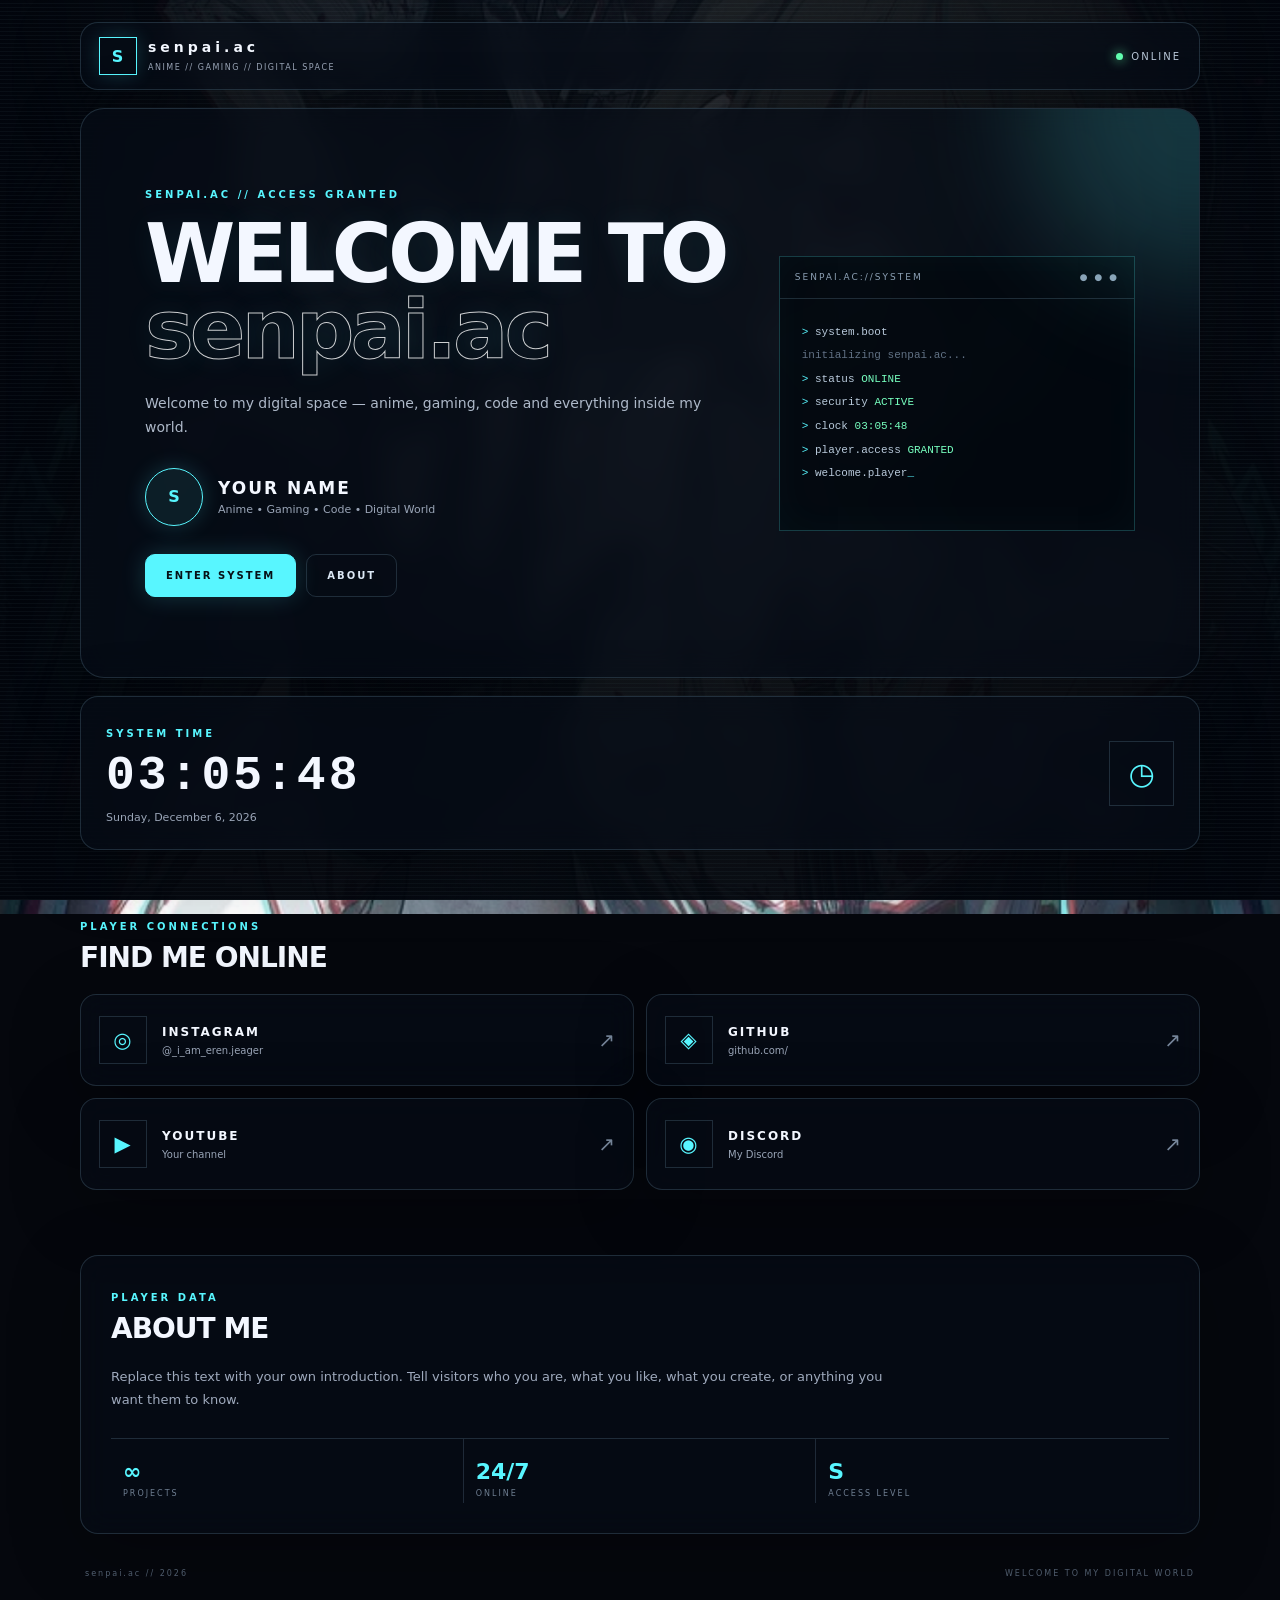
==== index.html @ 05367e1d "Update index.html" ====
<!DOCTYPE html>
<html lang="en">
<head>
  <meta charset="UTF-8">
  <meta name="viewport" content="width=device-width, initial-scale=1.0">
  <meta name="theme-color" content="#05070d">
  <meta name="description" content="senpai.ac — futuristic anime gaming profile">
  <title>senpai.ac</title>
  <link rel="stylesheet" href="style.css">
</head>

<body>

  <!-- ================= GAMING LOADING SCREEN ================= -->
  <div id="loader" class="loader">
    <div class="loader-grid"></div>
    <div class="loader-content">
      <div class="loader-symbol">S</div>
      <div class="loader-label">SENPAI.AC // SYSTEM BOOT</div>
      <div class="progress-wrap">
        <div id="progressBar" class="progress-bar"></div>
      </div>
      <div id="progressText" class="progress-text">0%</div>
    </div>
  </div>

  <!-- YOUR UPLOADED IMAGE IS THE REAL BACKGROUND -->
  <div class="bg"></div>
  <div class="bg-overlay"></div>
  <div class="scanlines"></div>

  <main class="page">

    <!-- ================= TOP HUD ================= -->
    <header class="topbar glass">
      <div class="brand">
        <span class="brand-mark">S</span>
        <div>
          <strong>senpai.ac</strong>
          <small>ANIME // GAMING // DIGITAL SPACE</small>
        </div>
      </div>

      <div class="status">
        <span class="status-dot"></span>
        <span>ONLINE</span>
      </div>
    </header>

    <!-- ================= HERO ================= -->
    <section class="hero glass">

      <div class="hero-content">
        <div class="eyebrow">SENPAI.AC // ACCESS GRANTED</div>

        <h1>
          WELCOME TO<br>
          <span>senpai.ac</span>
        </h1>

        <p class="intro">
          Welcome to my digital space — anime, gaming, code and everything
          inside my world.
        </p>

        <div class="profile-row">
          <div class="avatar">S</div>

          <div>
            <h2>YOUR NAME</h2>
            <p>Anime • Gaming • Code • Digital World</p>
          </div>
        </div>

        <div class="actions">
          <a href="#links" class="btn primary">ENTER SYSTEM</a>
          <a href="#about" class="btn">ABOUT</a>
        </div>
      </div>

      <!-- GAME-LIKE TERMINAL -->
      <div class="hero-terminal">
        <div class="terminal-head">
          <span>SENPAI.AC://SYSTEM</span>
          <span>● ● ●</span>
        </div>

        <div class="terminal-body">
          <p><span>&gt;</span> system.boot</p>
          <p class="dim">initializing senpai.ac...</p>
          <p><span>&gt;</span> status <b>ONLINE</b></p>
          <p><span>&gt;</span> security <b>ACTIVE</b></p>
          <p><span>&gt;</span> clock <b id="terminalClock">--:--:--</b></p>
          <p><span>&gt;</span> player.access <b>GRANTED</b></p>
          <p><span>&gt;</span> welcome.player<span class="cursor">_</span></p>
        </div>
      </div>

    </section>

    <!-- ================= LIVE CLOCK ================= -->
    <section class="clock-card glass">
      <div>
        <span class="section-label">SYSTEM TIME</span>
        <h2 id="clock">00:00:00</h2>
        <p id="date">Loading...</p>
      </div>

      <div class="clock-icon">◷</div>
    </section>

    <!-- ================= SOCIAL LINKS ================= -->
    <section id="links" class="links-section">

      <div class="section-heading">
        <span class="section-label">PLAYER CONNECTIONS</span>
        <h2>FIND ME ONLINE</h2>
      </div>

      <div class="link-grid">

        <!-- INSTAGRAM: CHANGE ONLY THE URL BELOW -->
        <a class="link-card glass" href="https://instagram.com/YOUR_USERNAME"
           target="_blank" rel="noopener noreferrer">
          <div class="link-icon">◎</div>
          <div class="link-info">
            <span>INSTAGRAM</span>
            <small>@_i_am_eren.jeager</small>
          </div>
          <span class="arrow">↗</span>
        </a>

        <!-- GITHUB: CHANGE ONLY THE URL BELOW -->
        <a class="link-card glass" href="https://github.com/YOUR_USERNAME"
           target="_blank" rel="noopener noreferrer">
          <div class="link-icon">◈</div>
          <div class="link-info">
            <span>GITHUB</span>
            <small>github.com/</small>
          </div>
          <span class="arrow">↗</span>
        </a>

        <!-- YOUTUBE: CHANGE ONLY THE URL BELOW -->
        <a class="link-card glass" href="https://youtube.com/@YOUR_CHANNEL"
           target="_blank" rel="noopener noreferrer">
          <div class="link-icon">▶</div>
          <div class="link-info">
            <span>YOUTUBE</span>
            <small>Your channel</small>
          </div>
          <span class="arrow">↗</span>
        </a>

        <!-- DISCORD: CHANGE ONLY THE URL BELOW -->
        <a class="link-card glass" href="https://discord.com/users/YOUR_ID"
           target="_blank" rel="noopener noreferrer">
          <div class="link-icon">◉</div>
          <div class="link-info">
            <span>DISCORD</span>
            <small>My Discord</small>
          </div>
          <span class="arrow">↗</span>
        </a>

      </div>

    </section>

    <!-- ================= ABOUT ================= -->
    <section id="about" class="about glass">
      <div>
        <span class="section-label">PLAYER DATA</span>
        <h2>ABOUT ME</h2>
      </div>

      <p>
        Replace this text with your own introduction. Tell visitors who you
        are, what you like, what you create, or anything you want them to know.
      </p>

      <div class="stats">
        <div><strong>∞</strong><span>PROJECTS</span></div>
        <div><strong>24/7</strong><span>ONLINE</span></div>
        <div><strong>S</strong><span>ACCESS LEVEL</span></div>
      </div>
    </section>

    <footer>
      <span>senpai.ac // 2026</span>
      <span>WELCOME TO MY DIGITAL WORLD</span>
    </footer>

  </main>

  <!-- ================= SCRIPT.JS INSIDE INDEX.HTML ================= -->
  <script>
    // Gaming-style loading screen
    const loader = document.getElementById("loader");
    const progressBar = document.getElementById("progressBar");
    const progressText = document.getElementById("progressText");

    let progress = 0;

    const loading = setInterval(() => {
      progress += Math.floor(Math.random() * 7) + 4;

      if (progress >= 100) {
        progress = 100;
        clearInterval(loading);

        setTimeout(() => {
          loader.classList.add("hidden");
        }, 400);
      }

      progressBar.style.width = progress + "%";
      progressText.textContent = progress + "%";
    }, 90);

    // Live system clock
    function updateClock() {
      const now = new Date();

      const time = now.toLocaleTimeString([], {
        hour: "2-digit",
        minute: "2-digit",
        second: "2-digit",
        hour12: false
      });

      const date = now.toLocaleDateString([], {
        weekday: "long",
        year: "numeric",
        month: "long",
        day: "numeric"
      });

      document.getElementById("clock").textContent = time;
      document.getElementById("terminalClock").textContent = time;
      document.getElementById("date").textContent = date;
    }

    updateClock();
    setInterval(updateClock, 1000);

    // Smooth scrolling
    document.querySelectorAll('a[href^="#"]').forEach(link => {
      link.addEventListener("click", event => {
        const target = document.querySelector(link.getAttribute("href"));

        if (target) {
          event.preventDefault();
          target.scrollIntoView({ behavior: "smooth" });
        }
      });
    });

    // Desktop game-card movement
    document.querySelectorAll(".link-card").forEach(card => {
      card.addEventListener("mousemove", event => {
        if (window.innerWidth < 800) return;

        const rect = card.getBoundingClientRect();
        const x = event.clientX - rect.left;
        const y = event.clientY - rect.top;

        const rotateY = ((x / rect.width) - 0.5) * 5;
        const rotateX = ((y / rect.height) - 0.5) * -5;

        card.style.transform =
          `perspective(700px) rotateX(${rotateX}deg) rotateY(${rotateY}deg) translateY(-3px)`;
      });

      card.addEventListener("mouseleave", () => {
        card.style.transform = "";
      });
    });
  </script>

</body>
</html>
---- style.css ----
/* =========================================================
   ACCESS // FUTURISTIC ANIME / CYBER UI
   Background image: background.jpeg
   ========================================================= */

* {
  margin: 0;
  padding: 0;
  box-sizing: border-box;
}

:root {
  --bg: #05070d;
  --text: #f3f7ff;
  --muted: #9aa5b7;
  --line: rgba(170, 220, 255, 0.16);
  --cyan: #58f6ff;
  --cyan-soft: rgba(88, 246, 255, 0.18);
  --purple: #a78bfa;
}

html {
  scroll-behavior: smooth;
}

body {
  min-height: 100vh;
  background: var(--bg);
  color: var(--text);
  font-family: Inter, ui-sans-serif, system-ui, -apple-system, BlinkMacSystemFont,
    "Segoe UI", sans-serif;
  overflow-x: hidden;
}

/* Background */
.bg {
  position: fixed;
  inset: 0;
  z-index: -4;
  background-image: url("background.jpeg");
  background-size: cover;
  background-position: center;
  filter: saturate(0.75) contrast(1.05);
  transform: scale(1.03);
}

.bg-overlay {
  position: fixed;
  inset: 0;
  z-index: -3;
  background:
    linear-gradient(90deg, rgba(2, 5, 12, 0.93), rgba(2, 7, 14, 0.55), rgba(2, 5, 12, 0.88)),
    linear-gradient(180deg, rgba(3, 8, 15, 0.55), rgba(3, 6, 13, 0.92));
}

.scanlines {
  position: fixed;
  inset: 0;
  z-index: -2;
  pointer-events: none;
  opacity: 0.08;
  background: repeating-linear-gradient(
    to bottom,
    transparent 0,
    transparent 3px,
    #bdfcff 4px
  );
}

/* Loading screen */
.loader {
  position: fixed;
  inset: 0;
  z-index: 100;
  display: grid;
  place-items: center;
  background: #04060b;
  transition: opacity 0.55s ease, visibility 0.55s ease;
}

.loader.hidden {
  opacity: 0;
  visibility: hidden;
}

.loader-grid {
  position: absolute;
  inset: 0;
  opacity: 0.18;
  background-image:
    linear-gradient(rgba(88, 246, 255, 0.08) 1px, transparent 1px),
    linear-gradient(90deg, rgba(88, 246, 255, 0.08) 1px, transparent 1px);
  background-size: 45px 45px;
}

.loader-content {
  width: min(420px, 80vw);
  text-align: center;
  position: relative;
}

.loader-symbol {
  width: 72px;
  height: 72px;
  margin: 0 auto 25px;
  display: grid;
  place-items: center;
  border: 1px solid var(--cyan);
  box-shadow: 0 0 35px var(--cyan-soft), inset 0 0 25px var(--cyan-soft);
  color: var(--cyan);
  font-size: 34px;
  font-weight: 800;
  letter-spacing: 4px;
}

.loader-label {
  font-size: 12px;
  letter-spacing: 4px;
  color: #dceeff;
  margin-bottom: 18px;
}

.progress-wrap {
  height: 4px;
  background: rgba(255, 255, 255, 0.1);
  overflow: hidden;
}

.progress-bar {
  width: 0;
  height: 100%;
  background: var(--cyan);
  box-shadow: 0 0 18px var(--cyan);
  transition: width 0.12s linear;
}

.progress-text {
  margin-top: 10px;
  color: var(--cyan);
  font-size: 11px;
  letter-spacing: 2px;
}

/* Layout */
.page {
  width: min(1120px, calc(100% - 32px));
  margin: auto;
  padding: 22px 0 40px;
}

.glass {
  background: rgba(7, 13, 23, 0.67);
  border: 1px solid var(--line);
  backdrop-filter: blur(14px);
  -webkit-backdrop-filter: blur(14px);
  box-shadow: 0 18px 70px rgba(0, 0, 0, 0.28);
}

/* Topbar */
.topbar {
  min-height: 68px;
  border-radius: 18px;
  padding: 12px 18px;
  display: flex;
  align-items: center;
  justify-content: space-between;
  margin-bottom: 18px;
}

.brand {
  display: flex;
  align-items: center;
  gap: 11px;
}

.brand-mark {
  width: 38px;
  height: 38px;
  display: grid;
  place-items: center;
  border: 1px solid var(--cyan);
  color: var(--cyan);
  font-weight: 900;
  box-shadow: 0 0 20px var(--cyan-soft);
}

.brand strong {
  display: block;
  letter-spacing: 4px;
  font-size: 14px;
}

.brand small {
  color: var(--muted);
  font-size: 8px;
  letter-spacing: 1.5px;
}

.status {
  display: flex;
  align-items: center;
  gap: 8px;
  color: #b9c8d9;
  font-size: 10px;
  letter-spacing: 2px;
}

.status-dot {
  width: 7px;
  height: 7px;
  border-radius: 50%;
  background: #62ffb0;
  box-shadow: 0 0 12px #62ffb0;
}

/* Hero */
.hero {
  min-height: 570px;
  border-radius: 24px;
  padding: clamp(28px, 5vw, 65px);
  display: grid;
  grid-template-columns: 1.25fr 0.75fr;
  gap: 40px;
  align-items: center;
  overflow: hidden;
  position: relative;
}

.hero::after {
  content: "";
  position: absolute;
  width: 340px;
  height: 340px;
  right: -170px;
  top: -170px;
  border-radius: 50%;
  background: var(--cyan-soft);
  filter: blur(60px);
  pointer-events: none;
}

.eyebrow,
.section-label {
  color: var(--cyan);
  font-size: 10px;
  font-weight: 700;
  letter-spacing: 3px;
}

.hero h1 {
  font-size: clamp(44px, 7vw, 82px);
  line-height: 0.92;
  letter-spacing: -4px;
  margin: 16px 0 24px;
  text-shadow: 0 0 30px rgba(88, 246, 255, 0.08);
}

.hero h1 span {
  color: transparent;
  -webkit-text-stroke: 1px rgba(255, 255, 255, 0.8);
}

.intro {
  max-width: 590px;
  color: #aeb9c9;
  line-height: 1.75;
  font-size: 14px;
}

.profile-row {
  display: flex;
  align-items: center;
  gap: 15px;
  margin: 28px 0;
}

.avatar {
  width: 58px;
  height: 58px;
  border-radius: 50%;
  display: grid;
  place-items: center;
  font-weight: 900;
  color: var(--cyan);
  border: 1px solid var(--cyan);
  background: rgba(88, 246, 255, 0.08);
  box-shadow: 0 0 22px var(--cyan-soft);
}

.profile-row h2 {
  font-size: 17px;
  letter-spacing: 2px;
}

.profile-row p {
  color: var(--muted);
  font-size: 11px;
  margin-top: 5px;
}

.actions {
  display: flex;
  gap: 10px;
  flex-wrap: wrap;
}

.btn {
  display: inline-flex;
  align-items: center;
  justify-content: center;
  min-height: 43px;
  padding: 0 20px;
  border: 1px solid var(--line);
  border-radius: 10px;
  color: #dce8f5;
  text-decoration: none;
  font-size: 10px;
  font-weight: 800;
  letter-spacing: 2px;
  transition: 0.25s ease;
}

.btn:hover {
  border-color: var(--cyan);
  color: var(--cyan);
  transform: translateY(-2px);
}

.btn.primary {
  color: #061016;
  background: var(--cyan);
  border-color: var(--cyan);
  box-shadow: 0 0 25px var(--cyan-soft);
}

.btn.primary:hover {
  color: #061016;
  box-shadow: 0 0 40px rgba(88, 246, 255, 0.35);
}

/* Terminal */
.hero-terminal {
  border: 1px solid rgba(88, 246, 255, 0.22);
  background: rgba(1, 5, 11, 0.65);
  min-height: 275px;
  box-shadow: inset 0 0 40px rgba(88, 246, 255, 0.03);
}

.terminal-head {
  height: 42px;
  padding: 0 15px;
  display: flex;
  justify-content: space-between;
  align-items: center;
  border-bottom: 1px solid var(--line);
  color: #8ca0b4;
  font-size: 9px;
  letter-spacing: 2px;
}

.terminal-body {
  padding: 22px;
  font-family: "SFMono-Regular", Consolas, monospace;
  font-size: 11px;
  line-height: 2.15;
  color: #b9cadb;
}

.terminal-body p span {
  color: var(--cyan);
}

.terminal-body .dim {
  color: #617184;
}

.terminal-body b {
  color: #77ffbf;
  font-weight: 500;
}

.cursor {
  animation: blink 1s steps(1) infinite;
}

@keyframes blink {
  50% { opacity: 0; }
}

/* Clock */
.clock-card {
  margin-top: 18px;
  border-radius: 18px;
  padding: 25px;
  display: flex;
  align-items: center;
  justify-content: space-between;
}

.clock-card h2 {
  font-family: "SFMono-Regular", Consolas, monospace;
  font-size: clamp(30px, 5vw, 48px);
  letter-spacing: 3px;
  margin: 8px 0;
}

.clock-card p {
  color: var(--muted);
  font-size: 11px;
}

.clock-icon {
  width: 65px;
  height: 65px;
  display: grid;
  place-items: center;
  border: 1px solid var(--line);
  color: var(--cyan);
  font-size: 30px;
}

/* Sections */
.links-section,
.about {
  margin-top: 65px;
}

.section-heading {
  margin-bottom: 20px;
}

.section-heading h2,
.about h2 {
  margin-top: 7px;
  font-size: 28px;
  letter-spacing: -1px;
}

.link-grid {
  display: grid;
  grid-template-columns: repeat(2, 1fr);
  gap: 12px;
}

.link-card {
  min-height: 92px;
  border-radius: 16px;
  padding: 18px;
  display: flex;
  align-items: center;
  gap: 15px;
  color: var(--text);
  text-decoration: none;
  transition: transform 0.18s ease, border-color 0.2s ease, background 0.2s ease;
}

.link-card:hover {
  border-color: rgba(88, 246, 255, 0.55);
  background: rgba(10, 22, 34, 0.78);
}

.link-icon {
  width: 48px;
  height: 48px;
  display: grid;
  place-items: center;
  border: 1px solid var(--line);
  font-size: 21px;
  color: var(--cyan);
}

.link-info {
  flex: 1;
}

.link-info span {
  display: block;
  font-size: 12px;
  font-weight: 800;
  letter-spacing: 2px;
}

.link-info small {
  display: block;
  margin-top: 6px;
  color: var(--muted);
  font-size: 10px;
}

.arrow {
  color: #77879b;
  font-size: 20px;
  transition: 0.2s ease;
}

.link-card:hover .arrow {
  color: var(--cyan);
  transform: translate(3px, -3px);
}

/* About */
.about {
  border-radius: 18px;
  padding: 30px;
}

.about > p {
  max-width: 780px;
  color: #9faabd;
  line-height: 1.8;
  font-size: 13px;
  margin: 20px 0 26px;
}

.stats {
  display: grid;
  grid-template-columns: repeat(3, 1fr);
  border-top: 1px solid var(--line);
}

.stats div {
  padding: 20px 12px 5px;
  border-right: 1px solid var(--line);
}

.stats div:last-child {
  border-right: 0;
}

.stats strong {
  display: block;
  font-size: 22px;
  color: var(--cyan);
}

.stats span {
  display: block;
  margin-top: 5px;
  color: #6f7f92;
  font-size: 8px;
  letter-spacing: 2px;
}

/* Footer */
footer {
  padding: 35px 5px 5px;
  display: flex;
  justify-content: space-between;
  color: #566476;
  font-size: 8px;
  letter-spacing: 2px;
}

/* Mobile */
@media (max-width: 820px) {
  .hero {
    grid-template-columns: 1fr;
    min-height: auto;
  }

  .hero-terminal {
    min-height: 235px;
  }

  .link-grid {
    grid-template-columns: 1fr;
  }
}

@media (max-width: 560px) {
  .page {
    width: min(100% - 20px, 1120px);
    padding-top: 10px;
  }

  .topbar {
    border-radius: 14px;
  }

  .brand small {
    display: none;
  }

  .hero {
    border-radius: 18px;
    padding: 28px 20px;
    gap: 28px;
  }

  .hero h1 {
    font-size: 46px;
    letter-spacing: -2px;
  }

  .intro {
    font-size: 13px;
  }

  .profile-row {
    margin: 22px 0;
  }

  .hero-terminal {
    min-height: 215px;
  }

  .clock-card {
    padding: 20px;
  }

  .clock-icon {
    width: 52px;
    height: 52px;
    font-size: 23px;
  }

  .links-section,
  .about {
    margin-top: 48px;
  }

  .about {
    padding: 23px;
  }

  footer {
    flex-direction: column;
    gap: 8px;
  }
}

@media (prefers-reduced-motion: reduce) {
  html {
    scroll-behavior: auto;
  }

  *,
  *::before,
  *::after {
    animation-duration: 0.01ms !important;
    transition-duration: 0.01ms !important;
  }
}
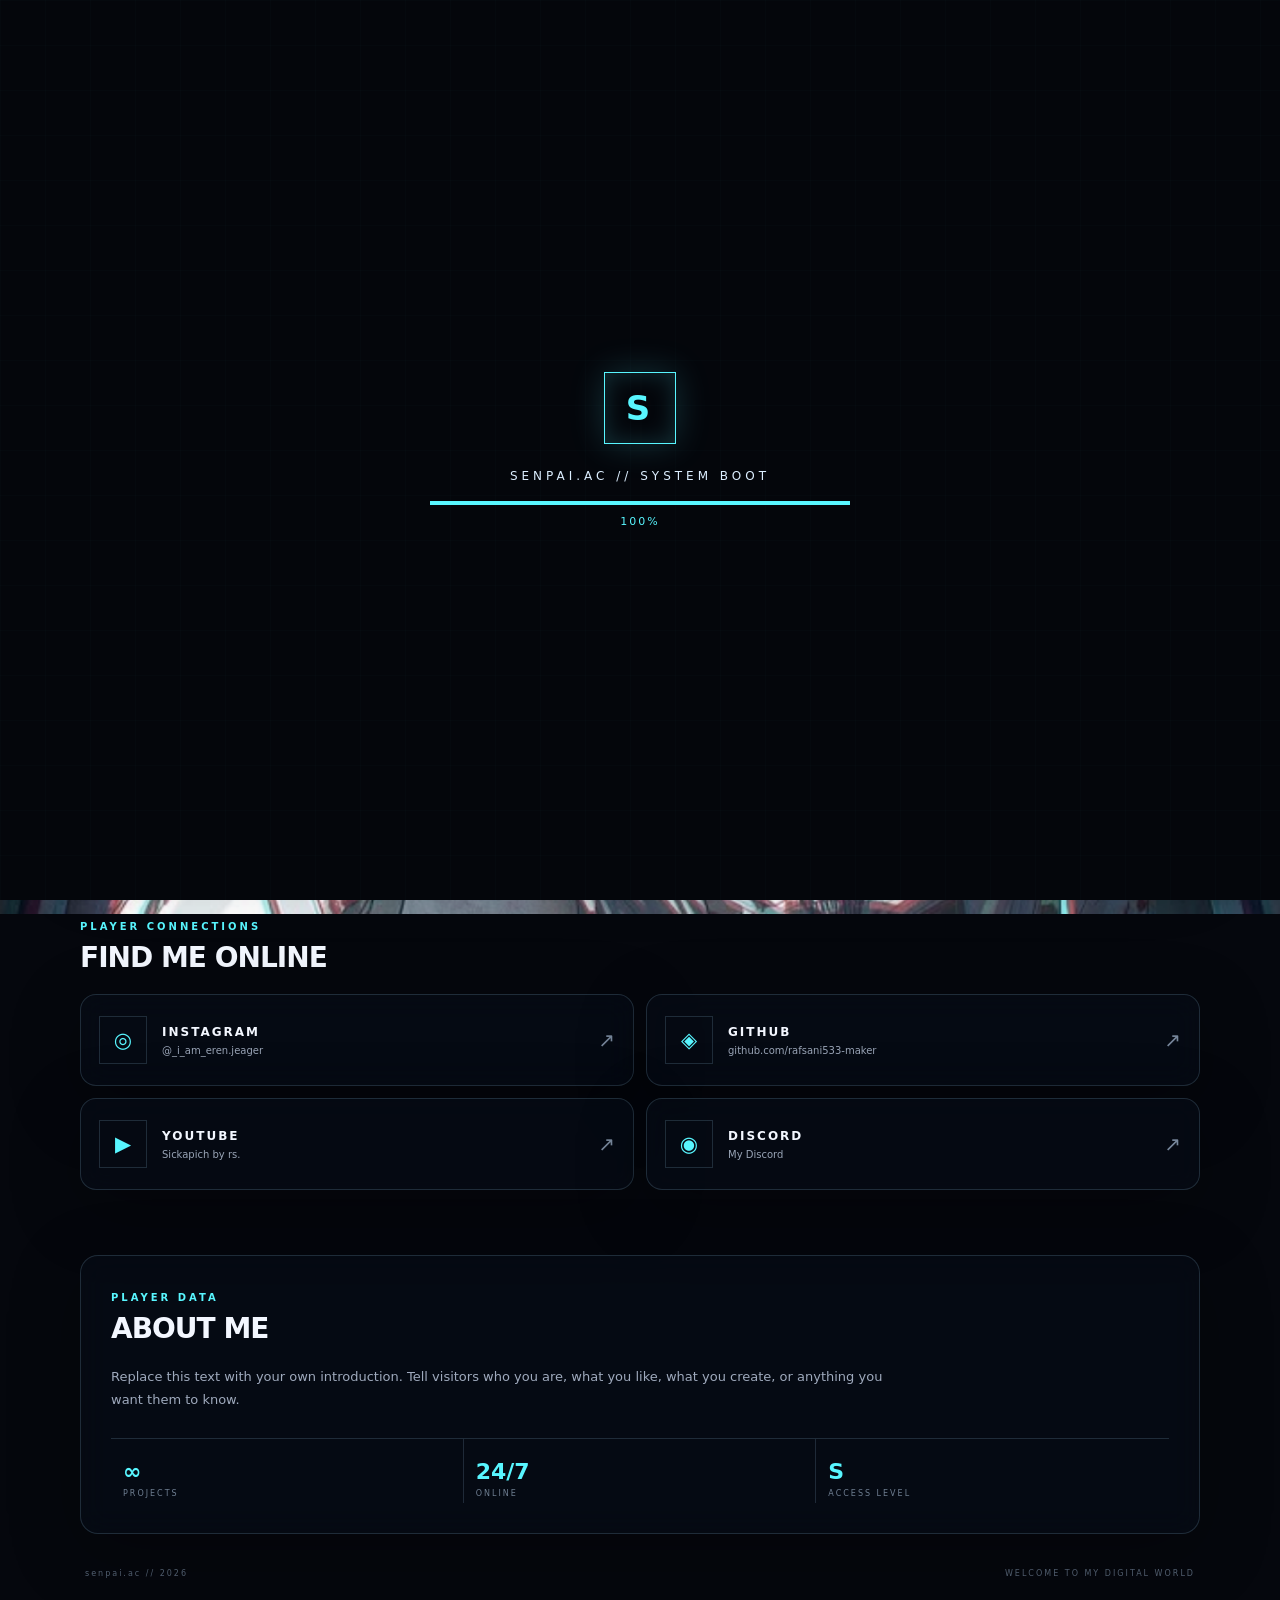
==== commit 01f80015: "Update index.html" ====
--- a/index.html
+++ b/index.html
@@ -136,7 +136,7 @@
           <div class="link-icon">◈</div>
           <div class="link-info">
             <span>GITHUB</span>
-            <small>github.com/</small>
+            <small>github.com/rafsani533-maker</small>
           </div>
           <span class="arrow">↗</span>
         </a>
@@ -147,7 +147,7 @@
           <div class="link-icon">▶</div>
           <div class="link-info">
             <span>YOUTUBE</span>
-            <small>Your channel</small>
+            <small>Sickapich by rs.</small>
           </div>
           <span class="arrow">↗</span>
         </a>
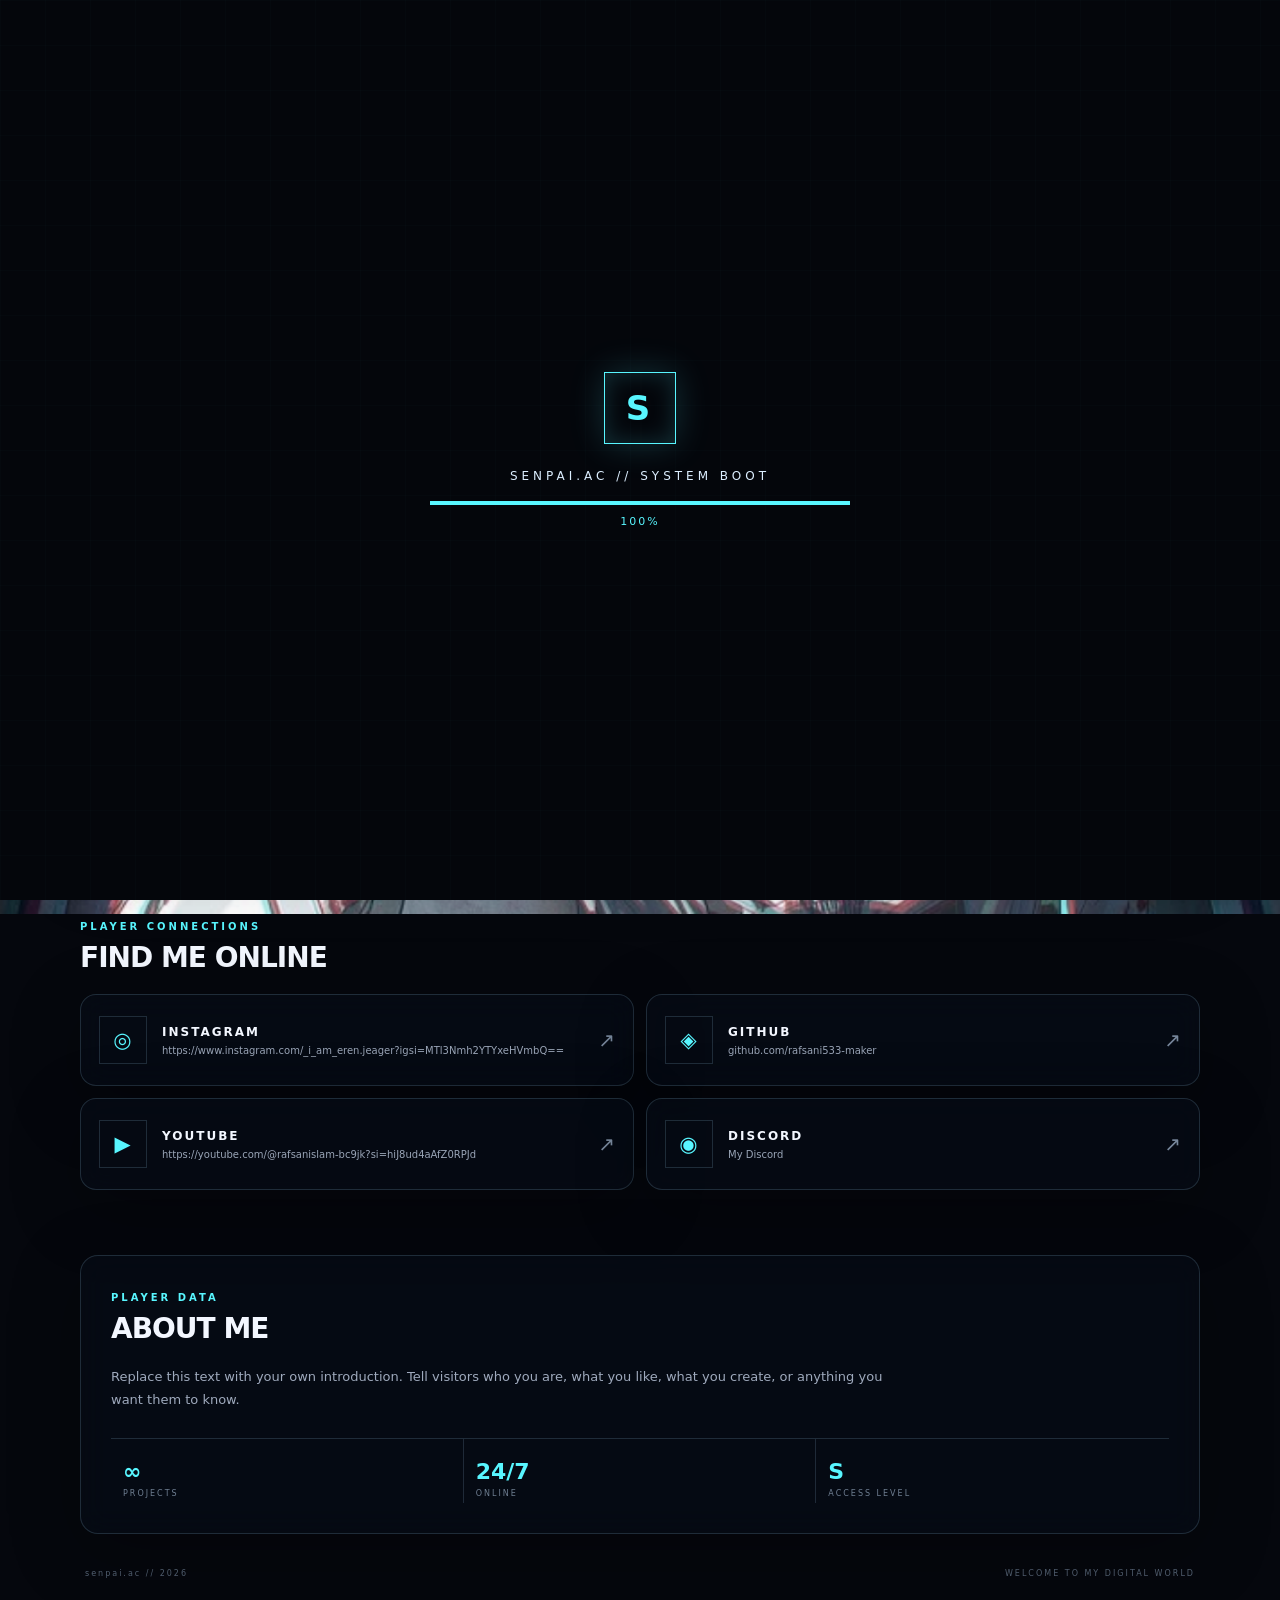
==== commit dca13194: "Update index.html" ====
--- a/index.html
+++ b/index.html
@@ -125,7 +125,7 @@
           <div class="link-icon">◎</div>
           <div class="link-info">
             <span>INSTAGRAM</span>
-            <small>@_i_am_eren.jeager</small>
+            <small>https://www.instagram.com/_i_am_eren.jeager?igsi=MTl3Nmh2YTYxeHVmbQ==</small>
           </div>
           <span class="arrow">↗</span>
         </a>
@@ -147,7 +147,7 @@
           <div class="link-icon">▶</div>
           <div class="link-info">
             <span>YOUTUBE</span>
-            <small>Sickapich by rs.</small>
+            <small>https://youtube.com/@rafsanislam-bc9jk?si=hiJ8ud4aAfZ0RPJd</small>
           </div>
           <span class="arrow">↗</span>
         </a>
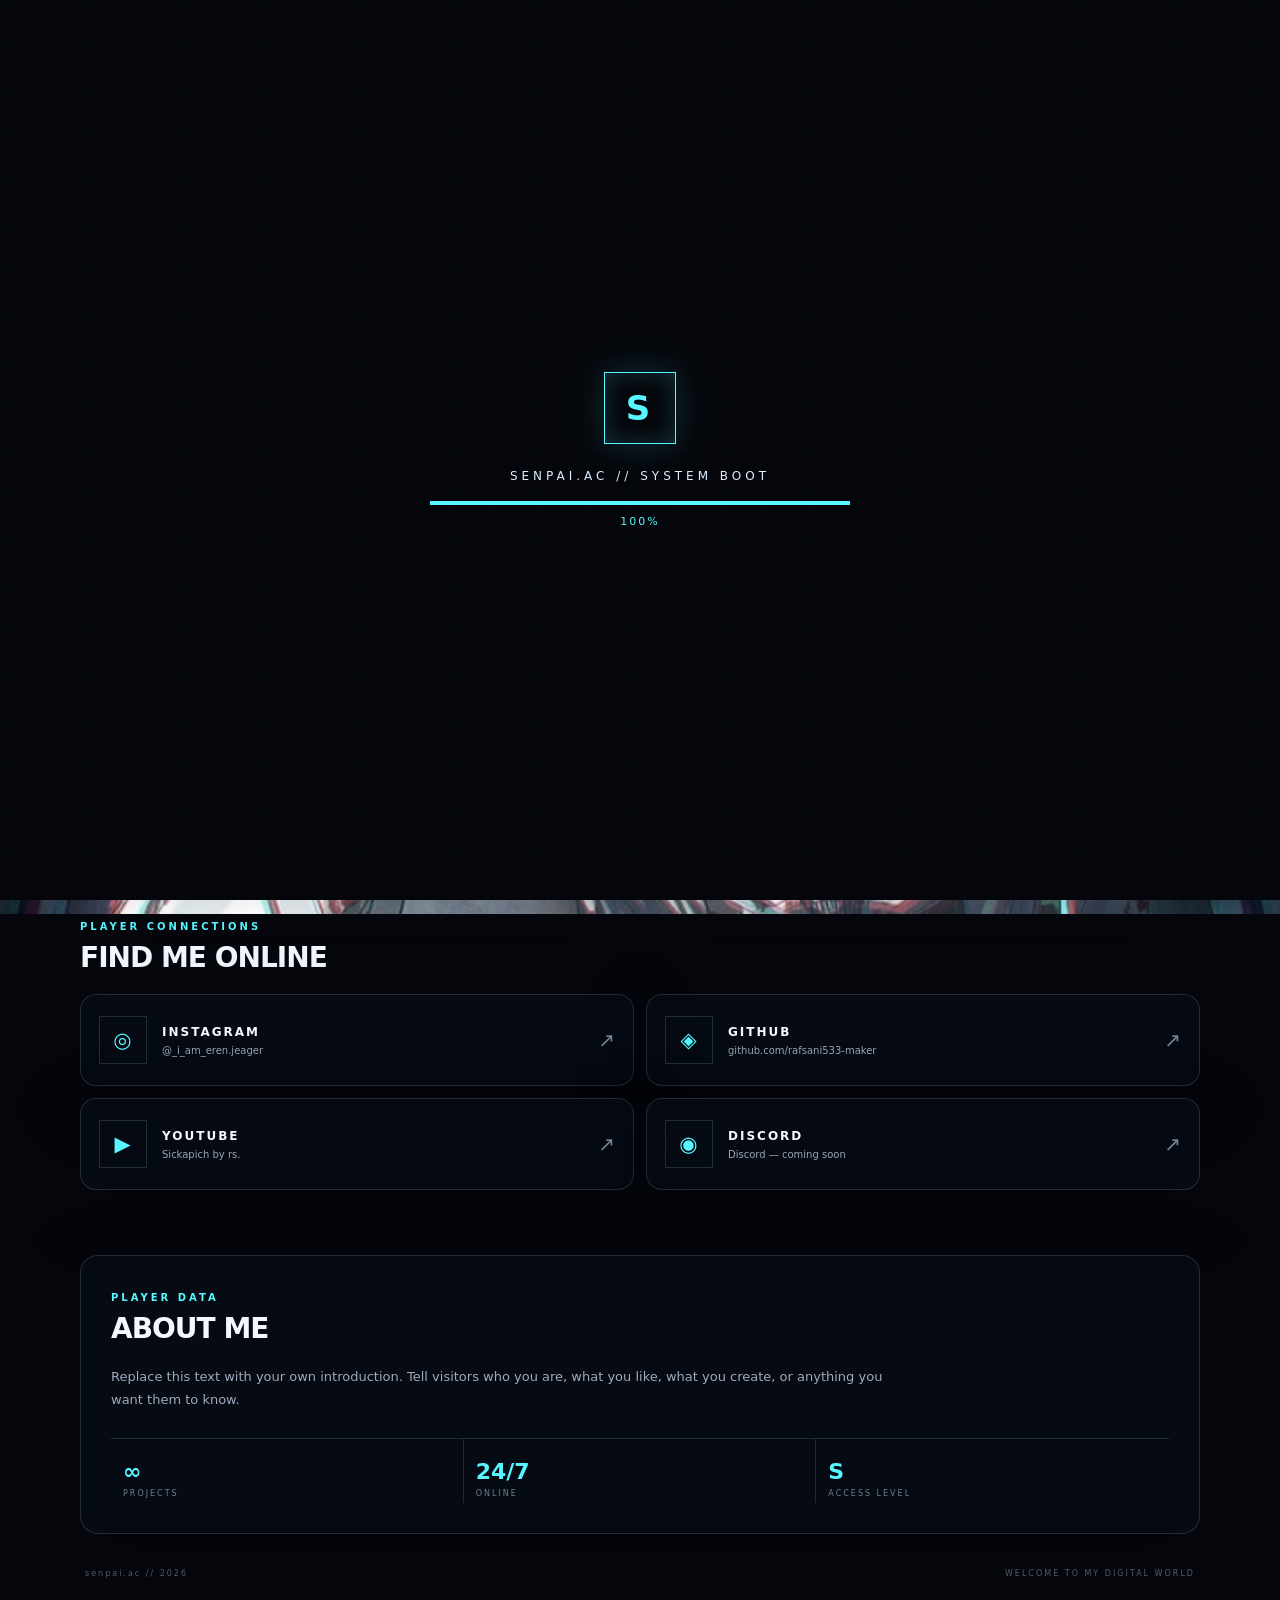
==== commit 33e3ffed: "Update index.html" ====
--- a/index.html
+++ b/index.html
@@ -109,63 +109,71 @@
       <div class="clock-icon">◷</div>
     </section>
 
-    <!-- ================= SOCIAL LINKS ================= -->
-    <section id="links" class="links-section">
-
-      <div class="section-heading">
-        <span class="section-label">PLAYER CONNECTIONS</span>
-        <h2>FIND ME ONLINE</h2>
-      </div>
-
-      <div class="link-grid">
-
-        <!-- INSTAGRAM: CHANGE ONLY THE URL BELOW -->
-        <a class="link-card glass" href="https://instagram.com/YOUR_USERNAME"
-           target="_blank" rel="noopener noreferrer">
-          <div class="link-icon">◎</div>
-          <div class="link-info">
-            <span>INSTAGRAM</span>
-            <small>https://www.instagram.com/_i_am_eren.jeager?igsi=MTl3Nmh2YTYxeHVmbQ==</small>
-          </div>
-          <span class="arrow">↗</span>
-        </a>
-
-        <!-- GITHUB: CHANGE ONLY THE URL BELOW -->
-        <a class="link-card glass" href="https://github.com/YOUR_USERNAME"
-           target="_blank" rel="noopener noreferrer">
-          <div class="link-icon">◈</div>
-          <div class="link-info">
-            <span>GITHUB</span>
-            <small>github.com/rafsani533-maker</small>
-          </div>
-          <span class="arrow">↗</span>
-        </a>
-
-        <!-- YOUTUBE: CHANGE ONLY THE URL BELOW -->
-        <a class="link-card glass" href="https://youtube.com/@YOUR_CHANNEL"
-           target="_blank" rel="noopener noreferrer">
-          <div class="link-icon">▶</div>
-          <div class="link-info">
-            <span>YOUTUBE</span>
-            <small>https://youtube.com/@rafsanislam-bc9jk?si=hiJ8ud4aAfZ0RPJd</small>
-          </div>
-          <span class="arrow">↗</span>
-        </a>
-
-        <!-- DISCORD: CHANGE ONLY THE URL BELOW -->
-        <a class="link-card glass" href="https://discord.com/users/YOUR_ID"
-           target="_blank" rel="noopener noreferrer">
-          <div class="link-icon">◉</div>
-          <div class="link-info">
-            <span>DISCORD</span>
-            <small>My Discord</small>
-          </div>
-          <span class="arrow">↗</span>
-        </a>
-
-      </div>
-
-    </section>
+<!-- ================= SOCIAL LINKS ================= -->
+<section id="links" class="links-section">
+
+  <div class="section-heading">
+    <span class="section-label">PLAYER CONNECTIONS</span>
+    <h2>FIND ME ONLINE</h2>
+  </div>
+
+  <div class="link-grid">
+
+    <!-- INSTAGRAM -->
+    <a class="link-card glass"
+       href="https://www.instagram.com/_i_am_eren.jeager/"
+       target="_blank"
+       rel="noopener noreferrer">
+      <div class="link-icon">◎</div>
+      <div class="link-info">
+        <span>INSTAGRAM</span>
+        <small>@_i_am_eren.jeager</small>
+      </div>
+      <span class="arrow">↗</span>
+    </a>
+
+    <!-- GITHUB -->
+    <a class="link-card glass"
+       href="https://github.com/rafsani533-maker"
+       target="_blank"
+       rel="noopener noreferrer">
+      <div class="link-icon">◈</div>
+      <div class="link-info">
+        <span>GITHUB</span>
+        <small>github.com/rafsani533-maker</small>
+      </div>
+      <span class="arrow">↗</span>
+    </a>
+
+    <!-- YOUTUBE -->
+    <a class="link-card glass"
+       href="https://youtube.com/@rafsanislam-bc9jk"
+       target="_blank"
+       rel="noopener noreferrer">
+      <div class="link-icon">▶</div>
+      <div class="link-info">
+        <span>YOUTUBE</span>
+        <small>Sickapich by rs.</small>
+      </div>
+      <span class="arrow">↗</span>
+    </a>
+
+    <!-- DISCORD — ADD YOUR LINK LATER -->
+    <a class="link-card glass"
+       href="#"
+       target="_blank"
+       rel="noopener noreferrer">
+      <div class="link-icon">◉</div>
+      <div class="link-info">
+        <span>DISCORD</span>
+        <small>Discord — coming soon</small>
+      </div>
+      <span class="arrow">↗</span>
+    </a>
+
+  </div>
+
+</section>
 
     <!-- ================= ABOUT ================= -->
     <section id="about" class="about glass">
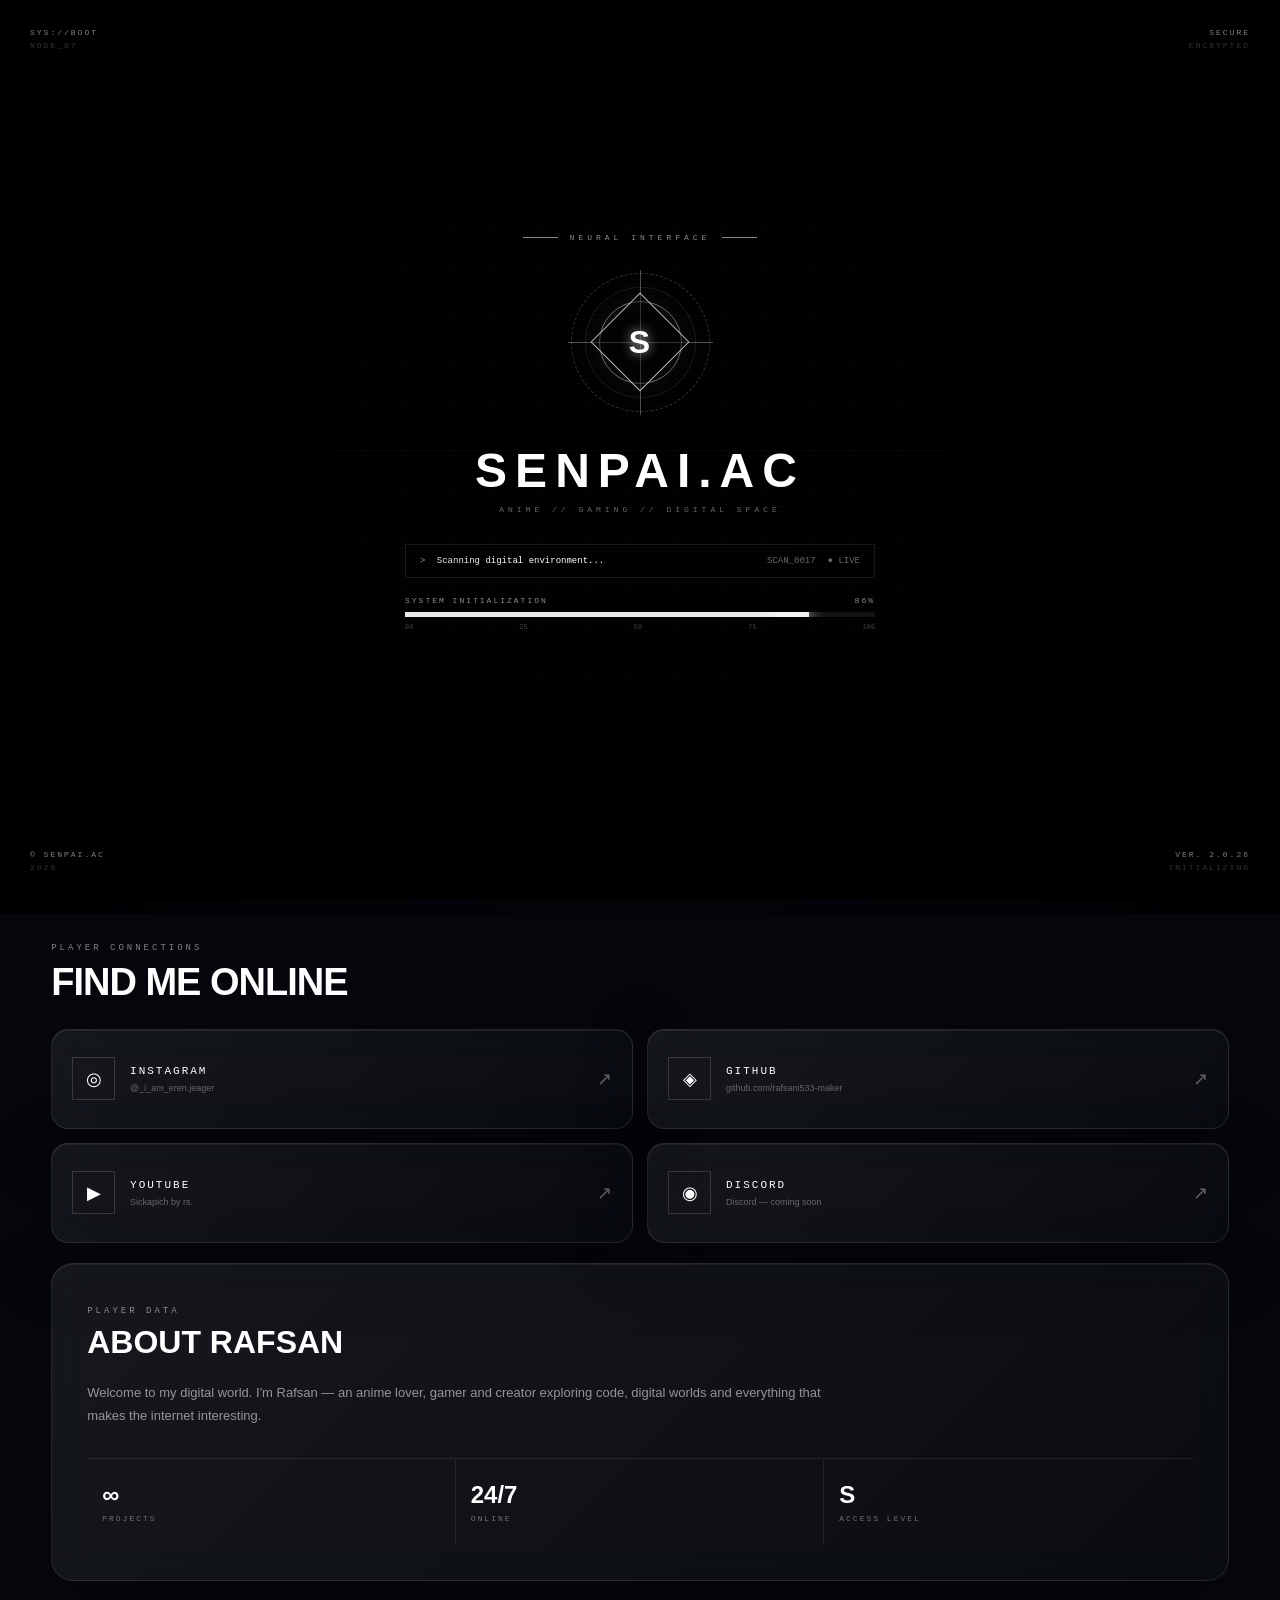
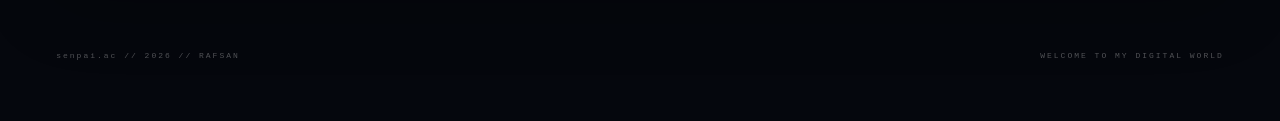
==== commit 334b085c: "Update index.html" ====
--- a/index.html
+++ b/index.html
@@ -1,290 +1,2325 @@
 <!DOCTYPE html>
 <html lang="en">
 <head>
-  <meta charset="UTF-8">
-  <meta name="viewport" content="width=device-width, initial-scale=1.0">
-  <meta name="theme-color" content="#05070d">
-  <meta name="description" content="senpai.ac — futuristic anime gaming profile">
-  <title>senpai.ac</title>
-  <link rel="stylesheet" href="style.css">
+<meta charset="UTF-8">
+<meta name="viewport" content="width=device-width, initial-scale=1.0">
+
+<meta name="theme-color" content="#05070d">
+<meta name="description" content="Rafsan — anime, gaming, code and digital space">
+
+<title>senpai.ac — RAFSAN</title>
+
+<style>
+
+/* =========================================================
+   SENPAI.AC // GLOBAL
+   ========================================================= */
+
+* {
+  margin: 0;
+  padding: 0;
+  box-sizing: border-box;
+}
+
+html {
+  scroll-behavior: smooth;
+}
+
+body {
+  min-height: 100vh;
+  background: #05070d;
+  color: #fff;
+  font-family: Arial, Helvetica, sans-serif;
+  overflow-x: hidden;
+}
+
+a {
+  color: inherit;
+  text-decoration: none;
+}
+
+::selection {
+  background: rgba(255,255,255,.25);
+}
+
+
+/* =========================================================
+   BACKGROUND
+   ========================================================= */
+
+.bg {
+  position: fixed;
+  inset: 0;
+  z-index: -10;
+
+  background:
+    radial-gradient(
+      circle at center,
+      transparent 10%,
+      rgba(0,0,0,.35) 70%,
+      rgba(0,0,0,.85) 100%
+    ),
+    url("YOUR-BACKGROUND-IMAGE-HERE")
+    center / cover no-repeat;
+
+  transform: scale(1.03);
+}
+
+.bg-overlay {
+  position: fixed;
+  inset: 0;
+  z-index: -9;
+
+  background:
+    linear-gradient(
+      135deg,
+      rgba(0,0,0,.65),
+      rgba(0,0,0,.2),
+      rgba(0,0,0,.7)
+    );
+}
+
+.scanlines {
+  position: fixed;
+  inset: 0;
+  z-index: 9998;
+  pointer-events: none;
+
+  background: repeating-linear-gradient(
+    to bottom,
+    transparent 0px,
+    transparent 3px,
+    rgba(255,255,255,.018) 4px
+  );
+}
+
+
+/* =========================================================
+   GLASS
+   ========================================================= */
+
+.glass {
+  border: 1px solid rgba(255,255,255,.1);
+
+  background:
+    linear-gradient(
+      135deg,
+      rgba(255,255,255,.07),
+      rgba(255,255,255,.025)
+    );
+
+  backdrop-filter: blur(18px);
+  -webkit-backdrop-filter: blur(18px);
+
+  box-shadow:
+    0 20px 70px rgba(0,0,0,.3),
+    inset 0 1px 0 rgba(255,255,255,.06);
+}
+
+
+/* =========================================================
+   PAGE
+   ========================================================= */
+
+.page {
+  width: min(1180px, 92%);
+  margin: auto;
+  padding: 25px 0 40px;
+}
+
+
+/* =========================================================
+   TOPBAR
+   ========================================================= */
+
+.topbar {
+  min-height: 72px;
+
+  display: flex;
+  align-items: center;
+  justify-content: space-between;
+
+  padding: 15px 20px;
+
+  border-radius: 18px;
+
+  position: relative;
+  overflow: hidden;
+}
+
+.brand {
+  display: flex;
+  align-items: center;
+  gap: 12px;
+}
+
+.brand-mark {
+  width: 40px;
+  height: 40px;
+
+  display: grid;
+  place-items: center;
+
+  border: 1px solid rgba(255,255,255,.35);
+
+  font-size: 19px;
+  font-weight: 900;
+
+  transform: rotate(45deg);
+}
+
+.brand-mark::first-letter {
+  transform: rotate(-45deg);
+}
+
+.brand strong {
+  display: block;
+  font-size: 18px;
+  letter-spacing: 2px;
+}
+
+.brand small {
+  display: block;
+  margin-top: 3px;
+
+  font-family: monospace;
+  font-size: 8px;
+  letter-spacing: 2px;
+
+  opacity: .45;
+}
+
+.status {
+  display: flex;
+  align-items: center;
+  gap: 8px;
+
+  font-family: monospace;
+  font-size: 10px;
+  letter-spacing: 2px;
+
+  opacity: .7;
+}
+
+.status-dot {
+  width: 7px;
+  height: 7px;
+
+  border-radius: 50%;
+  background: #fff;
+
+  box-shadow: 0 0 12px rgba(255,255,255,.8);
+
+  animation: statusPulse 1.5s infinite;
+}
+
+@keyframes statusPulse {
+  50% {
+    opacity: .25;
+    transform: scale(.7);
+  }
+}
+
+
+/* =========================================================
+   HERO
+   ========================================================= */
+
+.hero {
+  margin-top: 20px;
+
+  min-height: 570px;
+
+  display: grid;
+  grid-template-columns: 1.2fr .8fr;
+  gap: 30px;
+
+  padding: 55px;
+
+  border-radius: 25px;
+
+  align-items: center;
+
+  overflow: hidden;
+  position: relative;
+}
+
+.hero::before {
+  content: "";
+
+  position: absolute;
+  width: 500px;
+  height: 500px;
+
+  border-radius: 50%;
+
+  background: rgba(255,255,255,.04);
+
+  filter: blur(80px);
+
+  top: -220px;
+  right: -150px;
+
+  pointer-events: none;
+}
+
+.hero-content {
+  position: relative;
+  z-index: 2;
+}
+
+.eyebrow,
+.section-label {
+  font-family: monospace;
+  font-size: 9px;
+  letter-spacing: 3px;
+  opacity: .5;
+}
+
+.eyebrow {
+  margin-bottom: 18px;
+}
+
+.hero h1 {
+  font-size: clamp(45px, 7vw, 78px);
+  line-height: .95;
+
+  letter-spacing: -3px;
+
+  margin-bottom: 25px;
+}
+
+.hero h1 span {
+  background: linear-gradient(
+    90deg,
+    #fff,
+    rgba(255,255,255,.35)
+  );
+
+  -webkit-background-clip: text;
+  background-clip: text;
+
+  color: transparent;
+}
+
+.intro {
+  max-width: 550px;
+
+  color: rgba(255,255,255,.6);
+
+  line-height: 1.7;
+  font-size: 14px;
+
+  margin-bottom: 30px;
+}
+
+.profile-row {
+  display: flex;
+  align-items: center;
+  gap: 16px;
+
+  margin-bottom: 30px;
+}
+
+.avatar {
+  width: 58px;
+  height: 58px;
+
+  display: grid;
+  place-items: center;
+
+  border: 1px solid rgba(255,255,255,.4);
+
+  background: rgba(0,0,0,.3);
+
+  font-size: 25px;
+  font-weight: 900;
+
+  box-shadow:
+    0 0 30px rgba(255,255,255,.05);
+}
+
+.profile-row h2 {
+  font-size: 17px;
+  letter-spacing: 3px;
+}
+
+.profile-row p {
+  margin-top: 5px;
+
+  font-size: 10px;
+  font-family: monospace;
+
+  opacity: .45;
+}
+
+.actions {
+  display: flex;
+  gap: 10px;
+}
+
+.btn {
+  padding: 13px 20px;
+
+  border: 1px solid rgba(255,255,255,.15);
+
+  background: rgba(255,255,255,.04);
+
+  font-family: monospace;
+  font-size: 10px;
+  letter-spacing: 2px;
+
+  transition: .25s ease;
+}
+
+.btn:hover {
+  transform: translateY(-3px);
+
+  background: rgba(255,255,255,.12);
+
+  border-color: rgba(255,255,255,.4);
+
+  box-shadow: 0 10px 30px rgba(0,0,0,.25);
+}
+
+.btn.primary {
+  background: rgba(255,255,255,.12);
+}
+
+
+/* =========================================================
+   TERMINAL
+   ========================================================= */
+
+.hero-terminal {
+  border: 1px solid rgba(255,255,255,.12);
+
+  background: rgba(0,0,0,.4);
+
+  box-shadow:
+    inset 0 0 40px rgba(255,255,255,.025),
+    0 20px 60px rgba(0,0,0,.25);
+
+  font-family: monospace;
+
+  position: relative;
+}
+
+.terminal-head {
+  padding: 13px 15px;
+
+  display: flex;
+  justify-content: space-between;
+
+  border-bottom: 1px solid rgba(255,255,255,.08);
+
+  font-size: 9px;
+  letter-spacing: 2px;
+
+  opacity: .55;
+}
+
+.terminal-body {
+  padding: 25px 20px;
+
+  min-height: 260px;
+
+  display: flex;
+  flex-direction: column;
+  gap: 13px;
+
+  font-size: 11px;
+}
+
+.terminal-body p {
+  opacity: .65;
+}
+
+.terminal-body p span {
+  margin-right: 7px;
+}
+
+.terminal-body .dim {
+  opacity: .25;
+}
+
+.terminal-body b {
+  font-weight: 400;
+  opacity: .9;
+}
+
+.cursor {
+  animation: cursorBlink 1s infinite;
+}
+
+@keyframes cursorBlink {
+  50% {
+    opacity: 0;
+  }
+}
+
+
+/* =========================================================
+   CLOCK
+   ========================================================= */
+
+.clock-card {
+  margin-top: 20px;
+
+  padding: 25px 30px;
+
+  border-radius: 20px;
+
+  display: flex;
+  justify-content: space-between;
+  align-items: center;
+}
+
+.clock-card h2 {
+  font-family: monospace;
+
+  font-size: clamp(30px, 6vw, 50px);
+
+  margin-top: 7px;
+
+  letter-spacing: 3px;
+}
+
+.clock-card p {
+  margin-top: 4px;
+
+  font-family: monospace;
+  font-size: 10px;
+
+  opacity: .4;
+}
+
+.clock-icon {
+  font-size: 65px;
+  opacity: .12;
+}
+
+
+/* =========================================================
+   SOCIAL
+   ========================================================= */
+
+.links-section {
+  margin-top: 80px;
+}
+
+.section-heading {
+  margin-bottom: 25px;
+}
+
+.section-heading h2 {
+  margin-top: 7px;
+
+  font-size: clamp(25px, 5vw, 38px);
+
+  letter-spacing: -1px;
+}
+
+.link-grid {
+  display: grid;
+
+  grid-template-columns: repeat(2, 1fr);
+
+  gap: 14px;
+}
+
+.link-card {
+  min-height: 100px;
+
+  padding: 20px;
+
+  border-radius: 17px;
+
+  display: flex;
+  align-items: center;
+  gap: 15px;
+
+  position: relative;
+
+  transition:
+    transform .15s ease,
+    border-color .25s ease,
+    background .25s ease;
+}
+
+.link-card:hover {
+  border-color: rgba(255,255,255,.3);
+
+  background:
+    rgba(255,255,255,.08);
+}
+
+.link-icon {
+  width: 43px;
+  height: 43px;
+
+  display: grid;
+  place-items: center;
+
+  border: 1px solid rgba(255,255,255,.15);
+
+  font-size: 18px;
+
+  flex-shrink: 0;
+}
+
+.link-info span {
+  display: block;
+
+  font-family: monospace;
+  font-size: 11px;
+
+  letter-spacing: 2px;
+}
+
+.link-info small {
+  display: block;
+
+  margin-top: 6px;
+
+  font-size: 9px;
+
+  opacity: .35;
+}
+
+.arrow {
+  margin-left: auto;
+
+  font-size: 18px;
+
+  opacity: .35;
+
+  transition: .25s;
+}
+
+.link-card:hover .arrow {
+  opacity: 1;
+  transform: translate(3px,-3px);
+}
+
+
+/* =========================================================
+   ABOUT
+   ========================================================= */
+
+.about {
+  margin-top: 20px;
+
+  padding: 35px;
+
+  border-radius: 22px;
+}
+
+.about h2 {
+  margin-top: 7px;
+
+  font-size: 32px;
+}
+
+.about > p {
+  max-width: 750px;
+
+  margin-top: 20px;
+
+  color: rgba(255,255,255,.55);
+
+  line-height: 1.8;
+
+  font-size: 13px;
+}
+
+.stats {
+  margin-top: 30px;
+
+  display: grid;
+  grid-template-columns: repeat(3, 1fr);
+
+  border-top: 1px solid rgba(255,255,255,.08);
+}
+
+.stats div {
+  padding: 22px 15px;
+
+  border-right: 1px solid rgba(255,255,255,.08);
+
+  display: flex;
+  flex-direction: column;
+  gap: 5px;
+}
+
+.stats div:last-child {
+  border-right: 0;
+}
+
+.stats strong {
+  font-size: 24px;
+}
+
+.stats span {
+  font-family: monospace;
+  font-size: 8px;
+  letter-spacing: 2px;
+  opacity: .4;
+}
+
+
+/* =========================================================
+   FOOTER
+   ========================================================= */
+
+footer {
+  margin-top: 50px;
+  padding: 20px 5px;
+
+  display: flex;
+  justify-content: space-between;
+
+  font-family: monospace;
+  font-size: 8px;
+  letter-spacing: 2px;
+
+  opacity: .3;
+}
+
+
+/* =========================================================
+   CINEMATIC LOADING SCREEN
+   ========================================================= */
+
+.loader {
+  position: fixed;
+  inset: 0;
+
+  z-index: 99999;
+
+  display: flex;
+  align-items: center;
+  justify-content: center;
+
+  overflow: hidden;
+
+  background: #03050a;
+
+  transition:
+    opacity .9s ease,
+    visibility .9s ease;
+}
+
+.loader.hidden {
+  opacity: 0;
+  visibility: hidden;
+  pointer-events: none;
+}
+
+
+/* Reuse main background automatically */
+
+.loader-bg {
+  position: absolute;
+  inset: -8%;
+
+  background: inherit;
+
+  background-image:
+    linear-gradient(
+      90deg,
+      rgba(0,0,0,.88),
+      rgba(0,0,0,.35),
+      rgba(0,0,0,.88)
+    ),
+    url("YOUR-BACKGROUND-IMAGE-HERE");
+
+  background-position: center;
+  background-size: cover;
+
+  filter: saturate(.7) contrast(1.15);
+
+  animation:
+    loaderZoom 12s ease-in-out infinite alternate;
+
+  z-index: -5;
+}
+
+@keyframes loaderZoom {
+  from {
+    transform: scale(1);
+  }
+
+  to {
+    transform: scale(1.08);
+  }
+}
+
+
+/* Grid */
+
+.loader-grid {
+  position: absolute;
+  inset: 0;
+
+  opacity: .17;
+
+  background-image:
+    linear-gradient(
+      rgba(255,255,255,.05) 1px,
+      transparent 1px
+    ),
+    linear-gradient(
+      90deg,
+      rgba(255,255,255,.05) 1px,
+      transparent 1px
+    );
+
+  background-size: 45px 45px;
+
+  mask-image:
+    linear-gradient(
+      to bottom,
+      transparent,
+      black 25%,
+      black 75%,
+      transparent
+    );
+
+  animation: gridMove 8s linear infinite;
+}
+
+@keyframes gridMove {
+  to {
+    background-position: 45px 45px;
+  }
+}
+
+
+/* Scanlines */
+
+.loader-scanlines {
+  position: absolute;
+  inset: 0;
+
+  pointer-events: none;
+
+  background: repeating-linear-gradient(
+    to bottom,
+    transparent 0,
+    transparent 3px,
+    rgba(255,255,255,.025) 4px
+  );
+
+  animation: scanMove 7s linear infinite;
+}
+
+@keyframes scanMove {
+  to {
+    background-position: 0 100px;
+  }
+}
+
+
+/* Vignette */
+
+.loader-vignette {
+  position: absolute;
+  inset: 0;
+
+  background:
+    radial-gradient(
+      circle at center,
+      transparent 20%,
+      rgba(0,0,0,.35) 60%,
+      rgba(0,0,0,.9) 100%
+    );
+}
+
+
+/* HUD */
+
+.hud-corner {
+  position: absolute;
+
+  display: flex;
+  flex-direction: column;
+
+  gap: 4px;
+
+  font-family: monospace;
+  font-size: 8px;
+
+  letter-spacing: 2px;
+
+  opacity: .5;
+}
+
+.hud-corner span:last-child {
+  opacity: .4;
+}
+
+.hud-tl {
+  top: 28px;
+  left: 30px;
+}
+
+.hud-tr {
+  top: 28px;
+  right: 30px;
+  text-align: right;
+}
+
+.hud-bl {
+  bottom: 28px;
+  left: 30px;
+}
+
+.hud-br {
+  bottom: 28px;
+  right: 30px;
+  text-align: right;
+}
+
+
+/* Loader content */
+
+.loader-content {
+  width: min(650px, 88%);
+
+  display: flex;
+  flex-direction: column;
+  align-items: center;
+
+  text-align: center;
+}
+
+
+/* Tag */
+
+.system-tag {
+  display: flex;
+  align-items: center;
+
+  gap: 12px;
+
+  margin-bottom: 28px;
+
+  font-family: monospace;
+  font-size: 8px;
+
+  letter-spacing: 4px;
+
+  opacity: .55;
+}
+
+.tag-line {
+  width: 35px;
+  height: 1px;
+
+  background: currentColor;
+}
+
+
+/* Core */
+
+.loader-core {
+  position: relative;
+
+  width: 145px;
+  height: 145px;
+
+  display: grid;
+  place-items: center;
+
+  margin-bottom: 28px;
+}
+
+.core-ring {
+  position: absolute;
+
+  border: 1px solid rgba(255,255,255,.2);
+
+  border-radius: 50%;
+}
+
+.ring-1 {
+  inset: 3px;
+
+  border-style: dashed;
+
+  animation: spin 8s linear infinite;
+}
+
+.ring-2 {
+  inset: 17px;
+
+  border-style: dotted;
+
+  animation: spinReverse 5s linear infinite;
+}
+
+.ring-3 {
+  inset: 31px;
+
+  border-color: rgba(255,255,255,.4);
+
+  animation: spin 12s linear infinite;
+}
+
+@keyframes spin {
+  to {
+    transform: rotate(360deg);
+  }
+}
+
+@keyframes spinReverse {
+  to {
+    transform: rotate(-360deg);
+  }
+}
+
+
+/* Crosshair */
+
+.core-cross {
+  position: absolute;
+
+  opacity: .3;
+}
+
+.horizontal {
+  width: 100%;
+  height: 1px;
+
+  background: currentColor;
+}
+
+.vertical {
+  width: 1px;
+  height: 100%;
+
+  background: currentColor;
+}
+
+
+/* S */
+
+.loader-symbol {
+  width: 70px;
+  height: 70px;
+
+  display: grid;
+  place-items: center;
+
+  border: 1px solid rgba(255,255,255,.7);
+
+  background: rgba(0,0,0,.35);
+
+  transform: rotate(45deg);
+
+  box-shadow:
+    0 0 30px rgba(255,255,255,.08),
+    inset 0 0 25px rgba(255,255,255,.04);
+}
+
+.loader-symbol span {
+  font-size: 32px;
+  font-weight: 900;
+
+  transform: rotate(-45deg);
+
+  text-shadow:
+    0 0 12px rgba(255,255,255,.7);
+}
+
+
+/* Logo */
+
+.loader-logo {
+  display: flex;
+  flex-direction: column;
+
+  gap: 7px;
+
+  margin-bottom: 30px;
+}
+
+.loader-logo .glitch {
+  font-size: clamp(30px, 6vw, 48px);
+
+  font-weight: 900;
+
+  letter-spacing: 8px;
+
+  animation: logoFlicker 4s infinite;
+}
+
+.loader-logo small {
+  font-family: monospace;
+
+  font-size: 8px;
+
+  letter-spacing: 4px;
+
+  opacity: .4;
+}
+
+@keyframes logoFlicker {
+
+  0%, 92%, 100% {
+    opacity: 1;
+  }
+
+  93% {
+    opacity: .65;
+    transform: translateX(-2px);
+  }
+
+  94% {
+    opacity: 1;
+    transform: translateX(2px);
+  }
+
+  95% {
+    opacity: .75;
+  }
+}
+
+
+/* Boot terminal */
+
+.boot-terminal {
+  width: min(470px,100%);
+
+  display: flex;
+  justify-content: space-between;
+  align-items: center;
+
+  padding: 11px 14px;
+
+  border: 1px solid rgba(255,255,255,.1);
+
+  background: rgba(0,0,0,.35);
+
+  font-family: monospace;
+
+  font-size: 9px;
+
+  margin-bottom: 18px;
+}
+
+.boot-arrow {
+  margin-right: 6px;
+  opacity: .55;
+}
+
+.boot-code {
+  display: flex;
+  gap: 12px;
+  opacity: .4;
+}
+
+.boot-live {
+  animation: blink 1s infinite;
+}
+
+@keyframes blink {
+  50% {
+    opacity: .2;
+  }
+}
+
+
+/* Progress */
+
+.progress-area {
+  width: min(470px,100%);
+}
+
+.progress-meta {
+  display: flex;
+  justify-content: space-between;
+
+  margin-bottom: 7px;
+
+  font-family: monospace;
+
+  font-size: 8px;
+
+  letter-spacing: 2px;
+
+  opacity: .55;
+}
+
+.progress-meta strong {
+  font-weight: 400;
+}
+
+.progress-track {
+  height: 5px;
+
+  background: rgba(255,255,255,.08);
+
+  overflow: hidden;
+}
+
+.progress-bar {
+  position: relative;
+
+  width: 0%;
+  height: 100%;
+
+  background: rgba(255,255,255,.9);
+
+  transition: width .12s linear;
+}
+
+.progress-glow {
+  position: absolute;
+
+  right: 0;
+  top: -5px;
+
+  width: 40px;
+  height: 15px;
+
+  background: rgba(255,255,255,.7);
+
+  filter: blur(8px);
+}
+
+.progress-markers {
+  display: flex;
+  justify-content: space-between;
+
+  margin-top: 6px;
+
+  font-family: monospace;
+
+  font-size: 7px;
+
+  opacity: .25;
+}
+
+
+/* Access */
+
+.access-granted {
+  margin-top: 25px;
+
+  font-family: monospace;
+
+  font-size: 10px;
+
+  letter-spacing: 4px;
+
+  opacity: 0;
+
+  transform: translateY(8px);
+
+  transition:
+    opacity .4s ease,
+    transform .4s ease;
+}
+
+.access-granted.show {
+  opacity: .9;
+
+  transform: translateY(0);
+}
+
+.access-granted span {
+  margin: 0 8px;
+}
+
+
+/* =========================================================
+   MOBILE
+   ========================================================= */
+
+@media (max-width: 800px) {
+
+  .page {
+    width: 94%;
+  }
+
+  .hero {
+    grid-template-columns: 1fr;
+
+    padding: 35px 25px;
+  }
+
+  .hero-terminal {
+    margin-top: 10px;
+  }
+
+  .link-grid {
+    grid-template-columns: 1fr;
+  }
+
+}
+
+@media (max-width: 600px) {
+
+  .topbar {
+    min-height: 65px;
+  }
+
+  .brand small {
+    display: none;
+  }
+
+  .hero h1 {
+    font-size: 48px;
+  }
+
+  .intro {
+    font-size: 12px;
+  }
+
+  .actions {
+    flex-wrap: wrap;
+  }
+
+  .clock-card {
+    padding: 22px;
+  }
+
+  .clock-icon {
+    font-size: 45px;
+  }
+
+  .about {
+    padding: 25px;
+  }
+
+  .stats strong {
+    font-size: 19px;
+  }
+
+  footer {
+    flex-direction: column;
+    gap: 8px;
+  }
+
+  .hud-corner {
+    font-size: 6px;
+    letter-spacing: 1px;
+  }
+
+  .hud-tl,
+  .hud-bl {
+    left: 15px;
+  }
+
+  .hud-tr,
+  .hud-br {
+    right: 15px;
+  }
+
+  .loader-core {
+    width: 120px;
+    height: 120px;
+  }
+
+  .loader-symbol {
+    width: 60px;
+    height: 60px;
+  }
+
+  .loader-symbol span {
+    font-size: 27px;
+  }
+
+  .loader-logo .glitch {
+    letter-spacing: 5px;
+  }
+
+  .boot-terminal {
+    font-size: 7px;
+  }
+
+  .system-tag {
+    letter-spacing: 2px;
+  }
+
+  .access-granted {
+    font-size: 8px;
+    letter-spacing: 2px;
+  }
+
+}
+
+</style>
 </head>
 
+
 <body>
 
-  <!-- ================= GAMING LOADING SCREEN ================= -->
-  <div id="loader" class="loader">
-    <div class="loader-grid"></div>
-    <div class="loader-content">
-      <div class="loader-symbol">S</div>
-      <div class="loader-label">SENPAI.AC // SYSTEM BOOT</div>
-      <div class="progress-wrap">
-        <div id="progressBar" class="progress-bar"></div>
+
+<!-- =========================================================
+     BACKGROUND
+     ========================================================= -->
+
+<div class="bg"></div>
+<div class="bg-overlay"></div>
+<div class="scanlines"></div>
+
+
+<!-- =========================================================
+     CINEMATIC LOADING SCREEN
+     ========================================================= -->
+
+<div id="loader" class="loader">
+
+  <div class="loader-bg"></div>
+
+  <div class="loader-grid"></div>
+  <div class="loader-scanlines"></div>
+  <div class="loader-vignette"></div>
+
+
+  <!-- HUD -->
+
+  <div class="hud-corner hud-tl">
+    <span>SYS://BOOT</span>
+    <span>NODE_07</span>
+  </div>
+
+  <div class="hud-corner hud-tr">
+    <span>SECURE</span>
+    <span>ENCRYPTED</span>
+  </div>
+
+  <div class="hud-corner hud-bl">
+    <span>© SENPAI.AC</span>
+    <span>2026</span>
+  </div>
+
+  <div class="hud-corner hud-br">
+    <span>VER. 2.0.26</span>
+    <span id="loaderStatus">INITIALIZING</span>
+  </div>
+
+
+  <!-- MAIN LOADER -->
+
+  <div class="loader-content">
+
+    <div class="system-tag">
+      <span class="tag-line"></span>
+      NEURAL INTERFACE
+      <span class="tag-line"></span>
+    </div>
+
+
+    <!-- CORE -->
+
+    <div class="loader-core">
+
+      <div class="core-ring ring-1"></div>
+      <div class="core-ring ring-2"></div>
+      <div class="core-ring ring-3"></div>
+
+      <div class="core-cross horizontal"></div>
+      <div class="core-cross vertical"></div>
+
+      <div class="loader-symbol">
+        <span>S</span>
       </div>
-      <div id="progressText" class="progress-text">0%</div>
+
     </div>
+
+
+    <!-- LOGO -->
+
+    <div class="loader-logo">
+
+      <div class="glitch">
+        SENPAI.AC
+      </div>
+
+      <small>
+        ANIME // GAMING // DIGITAL SPACE
+      </small>
+
+    </div>
+
+
+    <!-- TERMINAL -->
+
+    <div class="boot-terminal">
+
+      <div>
+        <span class="boot-arrow">></span>
+
+        <span id="bootMessage">
+          Establishing neural link...
+        </span>
+      </div>
+
+      <div class="boot-code">
+
+        <span id="bootCode">
+          SYS_0001
+        </span>
+
+        <span class="boot-live">
+          ● LIVE
+        </span>
+
+      </div>
+
+    </div>
+
+
+    <!-- PROGRESS -->
+
+    <div class="progress-area">
+
+      <div class="progress-meta">
+
+        <span>
+          SYSTEM INITIALIZATION
+        </span>
+
+        <strong id="progressText">
+          0%
+        </strong>
+
+      </div>
+
+
+      <div class="progress-track">
+
+        <div
+          id="progressBar"
+          class="progress-bar"
+        >
+          <div class="progress-glow"></div>
+        </div>
+
+      </div>
+
+
+      <div class="progress-markers">
+        <span>00</span>
+        <span>25</span>
+        <span>50</span>
+        <span>75</span>
+        <span>100</span>
+      </div>
+
+    </div>
+
+
+    <!-- ACCESS -->
+
+    <div id="accessGranted" class="access-granted">
+
+      <span>◆</span>
+      ACCESS GRANTED
+      <span>◆</span>
+
+    </div>
+
   </div>
 
-  <!-- YOUR UPLOADED IMAGE IS THE REAL BACKGROUND -->
-  <div class="bg"></div>
-  <div class="bg-overlay"></div>
-  <div class="scanlines"></div>
-
-  <main class="page">
-
-    <!-- ================= TOP HUD ================= -->
-    <header class="topbar glass">
-      <div class="brand">
-        <span class="brand-mark">S</span>
-        <div>
-          <strong>senpai.ac</strong>
-          <small>ANIME // GAMING // DIGITAL SPACE</small>
-        </div>
+</div>
+
+
+
+<!-- =========================================================
+     MAIN PAGE
+     ========================================================= -->
+
+<main class="page">
+
+
+<!-- TOP HUD -->
+
+<header class="topbar glass">
+
+  <div class="brand">
+
+    <span class="brand-mark">
+      S
+    </span>
+
+    <div>
+
+      <strong>
+        senpai.ac
+      </strong>
+
+      <small>
+        ANIME // GAMING // DIGITAL SPACE
+      </small>
+
+    </div>
+
+  </div>
+
+
+  <div class="status">
+
+    <span class="status-dot"></span>
+
+    <span>
+      ONLINE
+    </span>
+
+  </div>
+
+</header>
+
+
+
+<!-- =========================================================
+     HERO
+     ========================================================= -->
+
+<section class="hero glass">
+
+
+  <div class="hero-content">
+
+    <div class="eyebrow">
+      SENPAI.AC // ACCESS GRANTED
+    </div>
+
+
+    <h1>
+      WELCOME TO<br>
+      <span>senpai.ac</span>
+    </h1>
+
+
+    <p class="intro">
+
+      Welcome to my digital space —
+      anime, gaming, code and everything
+      inside my world.
+
+    </p>
+
+
+    <div class="profile-row">
+
+      <div class="avatar">
+        R
       </div>
 
-      <div class="status">
-        <span class="status-dot"></span>
-        <span>ONLINE</span>
+      <div>
+
+        <h2>
+          RAFSAN
+        </h2>
+
+        <p>
+          Anime • Gaming • Code • Digital World
+        </p>
+
       </div>
-    </header>
-
-    <!-- ================= HERO ================= -->
-    <section class="hero glass">
-
-      <div class="hero-content">
-        <div class="eyebrow">SENPAI.AC // ACCESS GRANTED</div>
-
-        <h1>
-          WELCOME TO<br>
-          <span>senpai.ac</span>
-        </h1>
-
-        <p class="intro">
-          Welcome to my digital space — anime, gaming, code and everything
-          inside my world.
-        </p>
-
-        <div class="profile-row">
-          <div class="avatar">S</div>
-
-          <div>
-            <h2>YOUR NAME</h2>
-            <p>Anime • Gaming • Code • Digital World</p>
-          </div>
-        </div>
-
-        <div class="actions">
-          <a href="#links" class="btn primary">ENTER SYSTEM</a>
-          <a href="#about" class="btn">ABOUT</a>
-        </div>
+
+    </div>
+
+
+    <div class="actions">
+
+      <a
+        href="#links"
+        class="btn primary"
+      >
+        ENTER SYSTEM
+      </a>
+
+      <a
+        href="#about"
+        class="btn"
+      >
+        ABOUT
+      </a>
+
+    </div>
+
+  </div>
+
+
+
+  <!-- TERMINAL -->
+
+  <div class="hero-terminal">
+
+    <div class="terminal-head">
+
+      <span>
+        SENPAI.AC://SYSTEM
+      </span>
+
+      <span>
+        ● ● ●
+      </span>
+
+    </div>
+
+
+    <div class="terminal-body">
+
+      <p>
+        <span>></span>
+        system.boot
+      </p>
+
+      <p class="dim">
+        initializing senpai.ac...
+      </p>
+
+      <p>
+        <span>></span>
+        player.name
+        <b>RAFSAN</b>
+      </p>
+
+      <p>
+        <span>></span>
+        status
+        <b>ONLINE</b>
+      </p>
+
+      <p>
+        <span>></span>
+        security
+        <b>ACTIVE</b>
+      </p>
+
+      <p>
+        <span>></span>
+        clock
+        <b id="terminalClock">
+          --:--:--
+        </b>
+      </p>
+
+      <p>
+        <span>></span>
+        player.access
+        <b>GRANTED</b>
+      </p>
+
+      <p>
+        <span>></span>
+        welcome.RAFSAN
+        <span class="cursor">_</span>
+      </p>
+
+    </div>
+
+  </div>
+
+</section>
+
+
+
+<!-- =========================================================
+     CLOCK
+     ========================================================= -->
+
+<section class="clock-card glass">
+
+  <div>
+
+    <span class="section-label">
+      SYSTEM TIME
+    </span>
+
+    <h2 id="clock">
+      00:00:00
+    </h2>
+
+    <p id="date">
+      Loading...
+    </p>
+
+  </div>
+
+  <div class="clock-icon">
+    ◷
+  </div>
+
+</section>
+
+
+
+<!-- =========================================================
+     SOCIAL LINKS
+     ========================================================= -->
+
+<section id="links" class="links-section">
+
+  <div class="section-heading">
+
+    <span class="section-label">
+      PLAYER CONNECTIONS
+    </span>
+
+    <h2>
+      FIND ME ONLINE
+    </h2>
+
+  </div>
+
+
+  <div class="link-grid">
+
+
+    <!-- INSTAGRAM -->
+
+    <a
+      class="link-card glass"
+      href="https://www.instagram.com/_i_am_eren.jeager/"
+      target="_blank"
+      rel="noopener noreferrer"
+    >
+
+      <div class="link-icon">
+        ◎
       </div>
 
-      <!-- GAME-LIKE TERMINAL -->
-      <div class="hero-terminal">
-        <div class="terminal-head">
-          <span>SENPAI.AC://SYSTEM</span>
-          <span>● ● ●</span>
-        </div>
-
-        <div class="terminal-body">
-          <p><span>&gt;</span> system.boot</p>
-          <p class="dim">initializing senpai.ac...</p>
-          <p><span>&gt;</span> status <b>ONLINE</b></p>
-          <p><span>&gt;</span> security <b>ACTIVE</b></p>
-          <p><span>&gt;</span> clock <b id="terminalClock">--:--:--</b></p>
-          <p><span>&gt;</span> player.access <b>GRANTED</b></p>
-          <p><span>&gt;</span> welcome.player<span class="cursor">_</span></p>
-        </div>
+      <div class="link-info">
+
+        <span>
+          INSTAGRAM
+        </span>
+
+        <small>
+          @_i_am_eren.jeager
+        </small>
+
       </div>
 
-    </section>
-
-    <!-- ================= LIVE CLOCK ================= -->
-    <section class="clock-card glass">
-      <div>
-        <span class="section-label">SYSTEM TIME</span>
-        <h2 id="clock">00:00:00</h2>
-        <p id="date">Loading...</p>
+      <span class="arrow">
+        ↗
+      </span>
+
+    </a>
+
+
+
+    <!-- GITHUB -->
+
+    <a
+      class="link-card glass"
+      href="https://github.com/rafsani533-maker"
+      target="_blank"
+      rel="noopener noreferrer"
+    >
+
+      <div class="link-icon">
+        ◈
       </div>
 
-      <div class="clock-icon">◷</div>
-    </section>
-
-<!-- ================= SOCIAL LINKS ================= -->
-<section id="links" class="links-section">
-
-  <div class="section-heading">
-    <span class="section-label">PLAYER CONNECTIONS</span>
-    <h2>FIND ME ONLINE</h2>
+      <div class="link-info">
+
+        <span>
+          GITHUB
+        </span>
+
+        <small>
+          github.com/rafsani533-maker
+        </small>
+
+      </div>
+
+      <span class="arrow">
+        ↗
+      </span>
+
+    </a>
+
+
+
+    <!-- YOUTUBE -->
+
+    <a
+      class="link-card glass"
+      href="https://youtube.com/@rafsanislam-bc9jk"
+      target="_blank"
+      rel="noopener noreferrer"
+    >
+
+      <div class="link-icon">
+        ▶
+      </div>
+
+      <div class="link-info">
+
+        <span>
+          YOUTUBE
+        </span>
+
+        <small>
+          Sickapich by rs.
+        </small>
+
+      </div>
+
+      <span class="arrow">
+        ↗
+      </span>
+
+    </a>
+
+
+
+    <!-- DISCORD -->
+
+    <a
+      class="link-card glass"
+      href="#"
+    >
+
+      <div class="link-icon">
+        ◉
+      </div>
+
+      <div class="link-info">
+
+        <span>
+          DISCORD
+        </span>
+
+        <small>
+          Discord — coming soon
+        </small>
+
+      </div>
+
+      <span class="arrow">
+        ↗
+      </span>
+
+    </a>
+
   </div>
 
-  <div class="link-grid">
-
-    <!-- INSTAGRAM -->
-    <a class="link-card glass"
-       href="https://www.instagram.com/_i_am_eren.jeager/"
-       target="_blank"
-       rel="noopener noreferrer">
-      <div class="link-icon">◎</div>
-      <div class="link-info">
-        <span>INSTAGRAM</span>
-        <small>@_i_am_eren.jeager</small>
-      </div>
-      <span class="arrow">↗</span>
-    </a>
-
-    <!-- GITHUB -->
-    <a class="link-card glass"
-       href="https://github.com/rafsani533-maker"
-       target="_blank"
-       rel="noopener noreferrer">
-      <div class="link-icon">◈</div>
-      <div class="link-info">
-        <span>GITHUB</span>
-        <small>github.com/rafsani533-maker</small>
-      </div>
-      <span class="arrow">↗</span>
-    </a>
-
-    <!-- YOUTUBE -->
-    <a class="link-card glass"
-       href="https://youtube.com/@rafsanislam-bc9jk"
-       target="_blank"
-       rel="noopener noreferrer">
-      <div class="link-icon">▶</div>
-      <div class="link-info">
-        <span>YOUTUBE</span>
-        <small>Sickapich by rs.</small>
-      </div>
-      <span class="arrow">↗</span>
-    </a>
-
-    <!-- DISCORD — ADD YOUR LINK LATER -->
-    <a class="link-card glass"
-       href="#"
-       target="_blank"
-       rel="noopener noreferrer">
-      <div class="link-icon">◉</div>
-      <div class="link-info">
-        <span>DISCORD</span>
-        <small>Discord — coming soon</small>
-      </div>
-      <span class="arrow">↗</span>
-    </a>
+</section>
+
+
+
+<!-- =========================================================
+     ABOUT
+     ========================================================= -->
+
+<section id="about" class="about glass">
+
+  <div>
+
+    <span class="section-label">
+      PLAYER DATA
+    </span>
+
+    <h2>
+      ABOUT RAFSAN
+    </h2>
 
   </div>
 
+
+  <p>
+
+    Welcome to my digital world.
+    I'm Rafsan — an anime lover, gamer and
+    creator exploring code, digital worlds
+    and everything that makes the internet
+    interesting.
+
+  </p>
+
+
+  <div class="stats">
+
+    <div>
+
+      <strong>
+        ∞
+      </strong>
+
+      <span>
+        PROJECTS
+      </span>
+
+    </div>
+
+
+    <div>
+
+      <strong>
+        24/7
+      </strong>
+
+      <span>
+        ONLINE
+      </span>
+
+    </div>
+
+
+    <div>
+
+      <strong>
+        S
+      </strong>
+
+      <span>
+        ACCESS LEVEL
+      </span>
+
+    </div>
+
+  </div>
+
 </section>
 
-    <!-- ================= ABOUT ================= -->
-    <section id="about" class="about glass">
-      <div>
-        <span class="section-label">PLAYER DATA</span>
-        <h2>ABOUT ME</h2>
-      </div>
-
-      <p>
-        Replace this text with your own introduction. Tell visitors who you
-        are, what you like, what you create, or anything you want them to know.
-      </p>
-
-      <div class="stats">
-        <div><strong>∞</strong><span>PROJECTS</span></div>
-        <div><strong>24/7</strong><span>ONLINE</span></div>
-        <div><strong>S</strong><span>ACCESS LEVEL</span></div>
-      </div>
-    </section>
-
-    <footer>
-      <span>senpai.ac // 2026</span>
-      <span>WELCOME TO MY DIGITAL WORLD</span>
-    </footer>
-
-  </main>
-
-  <!-- ================= SCRIPT.JS INSIDE INDEX.HTML ================= -->
-  <script>
-    // Gaming-style loading screen
-    const loader = document.getElementById("loader");
-    const progressBar = document.getElementById("progressBar");
-    const progressText = document.getElementById("progressText");
-
-    let progress = 0;
-
-    const loading = setInterval(() => {
-      progress += Math.floor(Math.random() * 7) + 4;
-
-      if (progress >= 100) {
-        progress = 100;
-        clearInterval(loading);
-
-        setTimeout(() => {
-          loader.classList.add("hidden");
-        }, 400);
+
+
+<!-- FOOTER -->
+
+<footer>
+
+  <span>
+    senpai.ac // 2026 // RAFSAN
+  </span>
+
+  <span>
+    WELCOME TO MY DIGITAL WORLD
+  </span>
+
+</footer>
+
+
+</main>
+
+
+
+<!-- =========================================================
+     JAVASCRIPT
+     ========================================================= -->
+
+<script>
+
+/* =========================================================
+   CINEMATIC BOOT
+   ========================================================= */
+
+const loader =
+  document.getElementById("loader");
+
+const progressBar =
+  document.getElementById("progressBar");
+
+const progressText =
+  document.getElementById("progressText");
+
+const bootMessage =
+  document.getElementById("bootMessage");
+
+const bootCode =
+  document.getElementById("bootCode");
+
+const loaderStatus =
+  document.getElementById("loaderStatus");
+
+const accessGranted =
+  document.getElementById("accessGranted");
+
+
+const bootMessages = [
+
+  ["Establishing neural link...", "SYS_0001"],
+
+  ["Scanning digital environment...", "SCAN_0017"],
+
+  ["Loading player identity...", "ID_RAFSAN"],
+
+  ["Synchronizing anime database...", "ANM_7731"],
+
+  ["Initializing gaming protocols...", "GAME_4420"],
+
+  ["Decrypting player profile...", "SEC_9012"],
+
+  ["Connecting to SENPAI network...", "NET_5530"],
+
+  ["Finalizing interface...", "UI_2026"],
+
+  ["System ready.", "BOOT_9999"]
+
+];
+
+
+let progress = 0;
+let messageIndex = 0;
+
+
+function updateBootMessage() {
+
+  const current =
+    bootMessages[messageIndex];
+
+  bootMessage.textContent =
+    current[0];
+
+  bootCode.textContent =
+    current[1];
+
+  messageIndex++;
+
+  if (
+    messageIndex >=
+    bootMessages.length
+  ) {
+    messageIndex = 0;
+  }
+
+}
+
+
+updateBootMessage();
+
+
+const loading =
+  setInterval(() => {
+
+    progress +=
+      Math.floor(
+        Math.random() * 5
+      ) + 2;
+
+
+    if (progress >= 100) {
+
+      progress = 100;
+
+      clearInterval(loading);
+
+
+      progressBar.style.width =
+        "100%";
+
+      progressText.textContent =
+        "100%";
+
+
+      bootMessage.textContent =
+        "System ready. Welcome, Rafsan.";
+
+      bootCode.textContent =
+        "ACCESS_0000";
+
+      loaderStatus.textContent =
+        "ONLINE";
+
+
+      accessGranted.classList.add(
+        "show"
+      );
+
+
+      setTimeout(() => {
+
+        loader.classList.add(
+          "hidden"
+        );
+
+      }, 1100);
+
+      return;
+
+    }
+
+
+    progressBar.style.width =
+      progress + "%";
+
+    progressText.textContent =
+      progress + "%";
+
+
+    if (progress % 10 < 5) {
+
+      updateBootMessage();
+
+    }
+
+  }, 100);
+
+
+
+/* =========================================================
+   LIVE CLOCK
+   ========================================================= */
+
+function updateClock() {
+
+  const now = new Date();
+
+
+  const time =
+    now.toLocaleTimeString([], {
+
+      hour: "2-digit",
+
+      minute: "2-digit",
+
+      second: "2-digit",
+
+      hour12: false
+
+    });
+
+
+  const date =
+    now.toLocaleDateString([], {
+
+      weekday: "long",
+
+      year: "numeric",
+
+      month: "long",
+
+      day: "numeric"
+
+    });
+
+
+  document.getElementById(
+    "clock"
+  ).textContent = time;
+
+
+  document.getElementById(
+    "terminalClock"
+  ).textContent = time;
+
+
+  document.getElementById(
+    "date"
+  ).textContent = date;
+
+}
+
+
+updateClock();
+
+setInterval(
+  updateClock,
+  1000
+);
+
+
+
+/* =========================================================
+   SMOOTH SCROLL
+   ========================================================= */
+
+document
+  .querySelectorAll(
+    'a[href^="#"]'
+  )
+  .forEach(link => {
+
+    link.addEventListener(
+      "click",
+      event => {
+
+        const target =
+          document.querySelector(
+            link.getAttribute("href")
+          );
+
+
+        if (target) {
+
+          event.preventDefault();
+
+          target.scrollIntoView({
+            behavior: "smooth"
+          });
+
+        }
+
       }
-
-      progressBar.style.width = progress + "%";
-      progressText.textContent = progress + "%";
-    }, 90);
-
-    // Live system clock
-    function updateClock() {
-      const now = new Date();
-
-      const time = now.toLocaleTimeString([], {
-        hour: "2-digit",
-        minute: "2-digit",
-        second: "2-digit",
-        hour12: false
-      });
-
-      const date = now.toLocaleDateString([], {
-        weekday: "long",
-        year: "numeric",
-        month: "long",
-        day: "numeric"
-      });
-
-      document.getElementById("clock").textContent = time;
-      document.getElementById("terminalClock").textContent = time;
-      document.getElementById("date").textContent = date;
-    }
-
-    updateClock();
-    setInterval(updateClock, 1000);
-
-    // Smooth scrolling
-    document.querySelectorAll('a[href^="#"]').forEach(link => {
-      link.addEventListener("click", event => {
-        const target = document.querySelector(link.getAttribute("href"));
-
-        if (target) {
-          event.preventDefault();
-          target.scrollIntoView({ behavior: "smooth" });
-        }
-      });
-    });
-
-    // Desktop game-card movement
-    document.querySelectorAll(".link-card").forEach(card => {
-      card.addEventListener("mousemove", event => {
-        if (window.innerWidth < 800) return;
-
-        const rect = card.getBoundingClientRect();
-        const x = event.clientX - rect.left;
-        const y = event.clientY - rect.top;
-
-        const rotateY = ((x / rect.width) - 0.5) * 5;
-        const rotateX = ((y / rect.height) - 0.5) * -5;
+    );
+
+  });
+
+
+
+/* =========================================================
+   3D GAME CARD MOVEMENT
+   ========================================================= */
+
+document
+  .querySelectorAll(".link-card")
+  .forEach(card => {
+
+
+    card.addEventListener(
+      "mousemove",
+      event => {
+
+        if (
+          window.innerWidth < 800
+        ) return;
+
+
+        const rect =
+          card.getBoundingClientRect();
+
+
+        const x =
+          event.clientX -
+          rect.left;
+
+
+        const y =
+          event.clientY -
+          rect.top;
+
+
+        const rotateY =
+          ((x / rect.width) - .5)
+          * 5;
+
+
+        const rotateX =
+          ((y / rect.height) - .5)
+          * -5;
+
 
         card.style.transform =
-          `perspective(700px) rotateX(${rotateX}deg) rotateY(${rotateY}deg) translateY(-3px)`;
-      });
-
-      card.addEventListener("mouseleave", () => {
+          `perspective(700px)
+           rotateX(${rotateX}deg)
+           rotateY(${rotateY}deg)
+           translateY(-3px)`;
+
+      }
+    );
+
+
+    card.addEventListener(
+      "mouseleave",
+      () => {
+
         card.style.transform = "";
-      });
-    });
-  </script>
+
+      }
+    );
+
+  });
+
+</script>
 
 </body>
 </html>
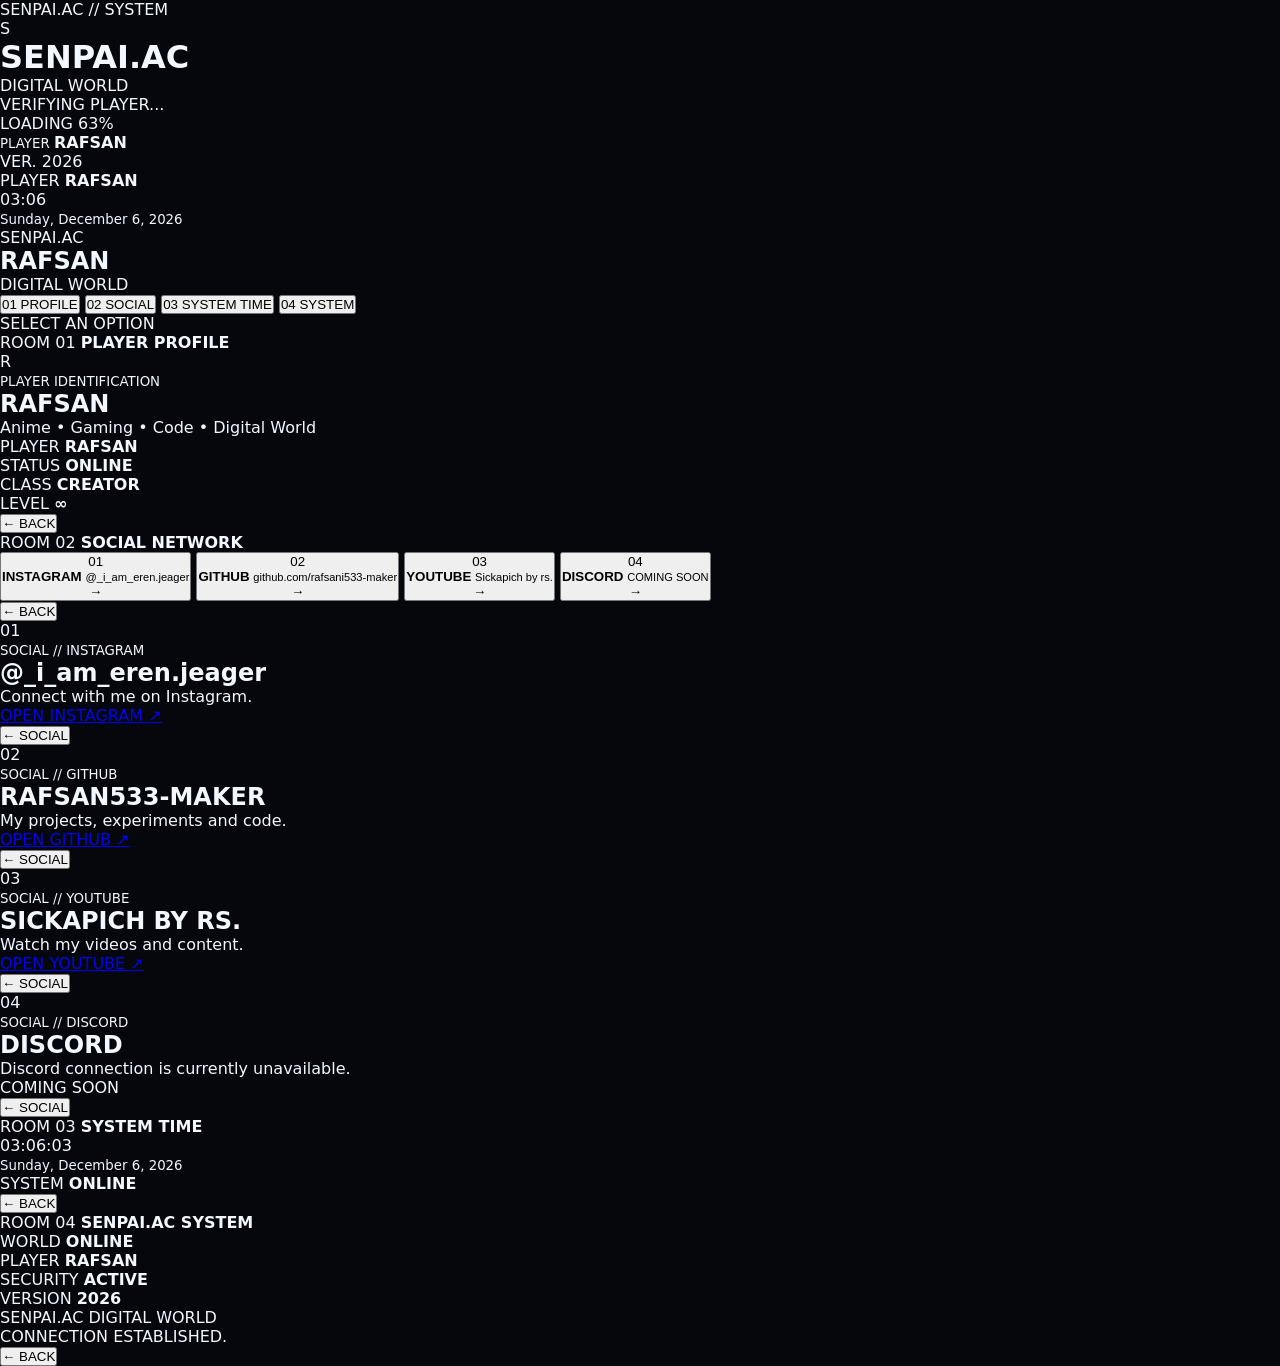
==== commit 2814eb46: "Update index.html" ====
--- a/index.html
+++ b/index.html
@@ -1,2154 +1,929 @@
 <!DOCTYPE html>
 <html lang="en">
+
 <head>
-<meta charset="UTF-8">
-<meta name="viewport" content="width=device-width, initial-scale=1.0">
-
-<meta name="theme-color" content="#05070d">
-<meta name="description" content="Rafsan — anime, gaming, code and digital space">
-
-<title>senpai.ac — RAFSAN</title>
-
-<style>
-
-/* =========================================================
-   SENPAI.AC // GLOBAL
-   ========================================================= */
-
-* {
-  margin: 0;
-  padding: 0;
-  box-sizing: border-box;
-}
-
-html {
-  scroll-behavior: smooth;
-}
-
-body {
-  min-height: 100vh;
-  background: #05070d;
-  color: #fff;
-  font-family: Arial, Helvetica, sans-serif;
-  overflow-x: hidden;
-}
-
-a {
-  color: inherit;
-  text-decoration: none;
-}
-
-::selection {
-  background: rgba(255,255,255,.25);
-}
-
-
-/* =========================================================
-   BACKGROUND
-   ========================================================= */
-
-.bg {
-  position: fixed;
-  inset: 0;
-  z-index: -10;
-
-  background:
-    radial-gradient(
-      circle at center,
-      transparent 10%,
-      rgba(0,0,0,.35) 70%,
-      rgba(0,0,0,.85) 100%
-    ),
-    url("YOUR-BACKGROUND-IMAGE-HERE")
-    center / cover no-repeat;
-
-  transform: scale(1.03);
-}
-
-.bg-overlay {
-  position: fixed;
-  inset: 0;
-  z-index: -9;
-
-  background:
-    linear-gradient(
-      135deg,
-      rgba(0,0,0,.65),
-      rgba(0,0,0,.2),
-      rgba(0,0,0,.7)
-    );
-}
-
-.scanlines {
-  position: fixed;
-  inset: 0;
-  z-index: 9998;
-  pointer-events: none;
-
-  background: repeating-linear-gradient(
-    to bottom,
-    transparent 0px,
-    transparent 3px,
-    rgba(255,255,255,.018) 4px
-  );
-}
-
-
-/* =========================================================
-   GLASS
-   ========================================================= */
-
-.glass {
-  border: 1px solid rgba(255,255,255,.1);
-
-  background:
-    linear-gradient(
-      135deg,
-      rgba(255,255,255,.07),
-      rgba(255,255,255,.025)
-    );
-
-  backdrop-filter: blur(18px);
-  -webkit-backdrop-filter: blur(18px);
-
-  box-shadow:
-    0 20px 70px rgba(0,0,0,.3),
-    inset 0 1px 0 rgba(255,255,255,.06);
-}
-
-
-/* =========================================================
-   PAGE
-   ========================================================= */
-
-.page {
-  width: min(1180px, 92%);
-  margin: auto;
-  padding: 25px 0 40px;
-}
-
-
-/* =========================================================
-   TOPBAR
-   ========================================================= */
-
-.topbar {
-  min-height: 72px;
-
-  display: flex;
-  align-items: center;
-  justify-content: space-between;
-
-  padding: 15px 20px;
-
-  border-radius: 18px;
-
-  position: relative;
-  overflow: hidden;
-}
-
-.brand {
-  display: flex;
-  align-items: center;
-  gap: 12px;
-}
-
-.brand-mark {
-  width: 40px;
-  height: 40px;
-
-  display: grid;
-  place-items: center;
-
-  border: 1px solid rgba(255,255,255,.35);
-
-  font-size: 19px;
-  font-weight: 900;
-
-  transform: rotate(45deg);
-}
-
-.brand-mark::first-letter {
-  transform: rotate(-45deg);
-}
-
-.brand strong {
-  display: block;
-  font-size: 18px;
-  letter-spacing: 2px;
-}
-
-.brand small {
-  display: block;
-  margin-top: 3px;
-
-  font-family: monospace;
-  font-size: 8px;
-  letter-spacing: 2px;
-
-  opacity: .45;
-}
-
-.status {
-  display: flex;
-  align-items: center;
-  gap: 8px;
-
-  font-family: monospace;
-  font-size: 10px;
-  letter-spacing: 2px;
-
-  opacity: .7;
-}
-
-.status-dot {
-  width: 7px;
-  height: 7px;
-
-  border-radius: 50%;
-  background: #fff;
-
-  box-shadow: 0 0 12px rgba(255,255,255,.8);
-
-  animation: statusPulse 1.5s infinite;
-}
-
-@keyframes statusPulse {
-  50% {
-    opacity: .25;
-    transform: scale(.7);
-  }
-}
-
-
-/* =========================================================
-   HERO
-   ========================================================= */
-
-.hero {
-  margin-top: 20px;
-
-  min-height: 570px;
-
-  display: grid;
-  grid-template-columns: 1.2fr .8fr;
-  gap: 30px;
-
-  padding: 55px;
-
-  border-radius: 25px;
-
-  align-items: center;
-
-  overflow: hidden;
-  position: relative;
-}
-
-.hero::before {
-  content: "";
-
-  position: absolute;
-  width: 500px;
-  height: 500px;
-
-  border-radius: 50%;
-
-  background: rgba(255,255,255,.04);
-
-  filter: blur(80px);
-
-  top: -220px;
-  right: -150px;
-
-  pointer-events: none;
-}
-
-.hero-content {
-  position: relative;
-  z-index: 2;
-}
-
-.eyebrow,
-.section-label {
-  font-family: monospace;
-  font-size: 9px;
-  letter-spacing: 3px;
-  opacity: .5;
-}
-
-.eyebrow {
-  margin-bottom: 18px;
-}
-
-.hero h1 {
-  font-size: clamp(45px, 7vw, 78px);
-  line-height: .95;
-
-  letter-spacing: -3px;
-
-  margin-bottom: 25px;
-}
-
-.hero h1 span {
-  background: linear-gradient(
-    90deg,
-    #fff,
-    rgba(255,255,255,.35)
-  );
-
-  -webkit-background-clip: text;
-  background-clip: text;
-
-  color: transparent;
-}
-
-.intro {
-  max-width: 550px;
-
-  color: rgba(255,255,255,.6);
-
-  line-height: 1.7;
-  font-size: 14px;
-
-  margin-bottom: 30px;
-}
-
-.profile-row {
-  display: flex;
-  align-items: center;
-  gap: 16px;
-
-  margin-bottom: 30px;
-}
-
-.avatar {
-  width: 58px;
-  height: 58px;
-
-  display: grid;
-  place-items: center;
-
-  border: 1px solid rgba(255,255,255,.4);
-
-  background: rgba(0,0,0,.3);
-
-  font-size: 25px;
-  font-weight: 900;
-
-  box-shadow:
-    0 0 30px rgba(255,255,255,.05);
-}
-
-.profile-row h2 {
-  font-size: 17px;
-  letter-spacing: 3px;
-}
-
-.profile-row p {
-  margin-top: 5px;
-
-  font-size: 10px;
-  font-family: monospace;
-
-  opacity: .45;
-}
-
-.actions {
-  display: flex;
-  gap: 10px;
-}
-
-.btn {
-  padding: 13px 20px;
-
-  border: 1px solid rgba(255,255,255,.15);
-
-  background: rgba(255,255,255,.04);
-
-  font-family: monospace;
-  font-size: 10px;
-  letter-spacing: 2px;
-
-  transition: .25s ease;
-}
-
-.btn:hover {
-  transform: translateY(-3px);
-
-  background: rgba(255,255,255,.12);
-
-  border-color: rgba(255,255,255,.4);
-
-  box-shadow: 0 10px 30px rgba(0,0,0,.25);
-}
-
-.btn.primary {
-  background: rgba(255,255,255,.12);
-}
-
-
-/* =========================================================
-   TERMINAL
-   ========================================================= */
-
-.hero-terminal {
-  border: 1px solid rgba(255,255,255,.12);
-
-  background: rgba(0,0,0,.4);
-
-  box-shadow:
-    inset 0 0 40px rgba(255,255,255,.025),
-    0 20px 60px rgba(0,0,0,.25);
-
-  font-family: monospace;
-
-  position: relative;
-}
-
-.terminal-head {
-  padding: 13px 15px;
-
-  display: flex;
-  justify-content: space-between;
-
-  border-bottom: 1px solid rgba(255,255,255,.08);
-
-  font-size: 9px;
-  letter-spacing: 2px;
-
-  opacity: .55;
-}
-
-.terminal-body {
-  padding: 25px 20px;
-
-  min-height: 260px;
-
-  display: flex;
-  flex-direction: column;
-  gap: 13px;
-
-  font-size: 11px;
-}
-
-.terminal-body p {
-  opacity: .65;
-}
-
-.terminal-body p span {
-  margin-right: 7px;
-}
-
-.terminal-body .dim {
-  opacity: .25;
-}
-
-.terminal-body b {
-  font-weight: 400;
-  opacity: .9;
-}
-
-.cursor {
-  animation: cursorBlink 1s infinite;
-}
-
-@keyframes cursorBlink {
-  50% {
-    opacity: 0;
-  }
-}
-
-
-/* =========================================================
-   CLOCK
-   ========================================================= */
-
-.clock-card {
-  margin-top: 20px;
-
-  padding: 25px 30px;
-
-  border-radius: 20px;
-
-  display: flex;
-  justify-content: space-between;
-  align-items: center;
-}
-
-.clock-card h2 {
-  font-family: monospace;
-
-  font-size: clamp(30px, 6vw, 50px);
-
-  margin-top: 7px;
-
-  letter-spacing: 3px;
-}
-
-.clock-card p {
-  margin-top: 4px;
-
-  font-family: monospace;
-  font-size: 10px;
-
-  opacity: .4;
-}
-
-.clock-icon {
-  font-size: 65px;
-  opacity: .12;
-}
-
-
-/* =========================================================
-   SOCIAL
-   ========================================================= */
-
-.links-section {
-  margin-top: 80px;
-}
-
-.section-heading {
-  margin-bottom: 25px;
-}
-
-.section-heading h2 {
-  margin-top: 7px;
-
-  font-size: clamp(25px, 5vw, 38px);
-
-  letter-spacing: -1px;
-}
-
-.link-grid {
-  display: grid;
-
-  grid-template-columns: repeat(2, 1fr);
-
-  gap: 14px;
-}
-
-.link-card {
-  min-height: 100px;
-
-  padding: 20px;
-
-  border-radius: 17px;
-
-  display: flex;
-  align-items: center;
-  gap: 15px;
-
-  position: relative;
-
-  transition:
-    transform .15s ease,
-    border-color .25s ease,
-    background .25s ease;
-}
-
-.link-card:hover {
-  border-color: rgba(255,255,255,.3);
-
-  background:
-    rgba(255,255,255,.08);
-}
-
-.link-icon {
-  width: 43px;
-  height: 43px;
-
-  display: grid;
-  place-items: center;
-
-  border: 1px solid rgba(255,255,255,.15);
-
-  font-size: 18px;
-
-  flex-shrink: 0;
-}
-
-.link-info span {
-  display: block;
-
-  font-family: monospace;
-  font-size: 11px;
-
-  letter-spacing: 2px;
-}
-
-.link-info small {
-  display: block;
-
-  margin-top: 6px;
-
-  font-size: 9px;
-
-  opacity: .35;
-}
-
-.arrow {
-  margin-left: auto;
-
-  font-size: 18px;
-
-  opacity: .35;
-
-  transition: .25s;
-}
-
-.link-card:hover .arrow {
-  opacity: 1;
-  transform: translate(3px,-3px);
-}
-
-
-/* =========================================================
-   ABOUT
-   ========================================================= */
-
-.about {
-  margin-top: 20px;
-
-  padding: 35px;
-
-  border-radius: 22px;
-}
-
-.about h2 {
-  margin-top: 7px;
-
-  font-size: 32px;
-}
-
-.about > p {
-  max-width: 750px;
-
-  margin-top: 20px;
-
-  color: rgba(255,255,255,.55);
-
-  line-height: 1.8;
-
-  font-size: 13px;
-}
-
-.stats {
-  margin-top: 30px;
-
-  display: grid;
-  grid-template-columns: repeat(3, 1fr);
-
-  border-top: 1px solid rgba(255,255,255,.08);
-}
-
-.stats div {
-  padding: 22px 15px;
-
-  border-right: 1px solid rgba(255,255,255,.08);
-
-  display: flex;
-  flex-direction: column;
-  gap: 5px;
-}
-
-.stats div:last-child {
-  border-right: 0;
-}
-
-.stats strong {
-  font-size: 24px;
-}
-
-.stats span {
-  font-family: monospace;
-  font-size: 8px;
-  letter-spacing: 2px;
-  opacity: .4;
-}
-
-
-/* =========================================================
-   FOOTER
-   ========================================================= */
-
-footer {
-  margin-top: 50px;
-  padding: 20px 5px;
-
-  display: flex;
-  justify-content: space-between;
-
-  font-family: monospace;
-  font-size: 8px;
-  letter-spacing: 2px;
-
-  opacity: .3;
-}
-
-
-/* =========================================================
-   CINEMATIC LOADING SCREEN
-   ========================================================= */
-
-.loader {
-  position: fixed;
-  inset: 0;
-
-  z-index: 99999;
-
-  display: flex;
-  align-items: center;
-  justify-content: center;
-
-  overflow: hidden;
-
-  background: #03050a;
-
-  transition:
-    opacity .9s ease,
-    visibility .9s ease;
-}
-
-.loader.hidden {
-  opacity: 0;
-  visibility: hidden;
-  pointer-events: none;
-}
-
-
-/* Reuse main background automatically */
-
-.loader-bg {
-  position: absolute;
-  inset: -8%;
-
-  background: inherit;
-
-  background-image:
-    linear-gradient(
-      90deg,
-      rgba(0,0,0,.88),
-      rgba(0,0,0,.35),
-      rgba(0,0,0,.88)
-    ),
-    url("YOUR-BACKGROUND-IMAGE-HERE");
-
-  background-position: center;
-  background-size: cover;
-
-  filter: saturate(.7) contrast(1.15);
-
-  animation:
-    loaderZoom 12s ease-in-out infinite alternate;
-
-  z-index: -5;
-}
-
-@keyframes loaderZoom {
-  from {
-    transform: scale(1);
-  }
-
-  to {
-    transform: scale(1.08);
-  }
-}
-
-
-/* Grid */
-
-.loader-grid {
-  position: absolute;
-  inset: 0;
-
-  opacity: .17;
-
-  background-image:
-    linear-gradient(
-      rgba(255,255,255,.05) 1px,
-      transparent 1px
-    ),
-    linear-gradient(
-      90deg,
-      rgba(255,255,255,.05) 1px,
-      transparent 1px
-    );
-
-  background-size: 45px 45px;
-
-  mask-image:
-    linear-gradient(
-      to bottom,
-      transparent,
-      black 25%,
-      black 75%,
-      transparent
-    );
-
-  animation: gridMove 8s linear infinite;
-}
-
-@keyframes gridMove {
-  to {
-    background-position: 45px 45px;
-  }
-}
-
-
-/* Scanlines */
-
-.loader-scanlines {
-  position: absolute;
-  inset: 0;
-
-  pointer-events: none;
-
-  background: repeating-linear-gradient(
-    to bottom,
-    transparent 0,
-    transparent 3px,
-    rgba(255,255,255,.025) 4px
-  );
-
-  animation: scanMove 7s linear infinite;
-}
-
-@keyframes scanMove {
-  to {
-    background-position: 0 100px;
-  }
-}
-
-
-/* Vignette */
-
-.loader-vignette {
-  position: absolute;
-  inset: 0;
-
-  background:
-    radial-gradient(
-      circle at center,
-      transparent 20%,
-      rgba(0,0,0,.35) 60%,
-      rgba(0,0,0,.9) 100%
-    );
-}
-
-
-/* HUD */
-
-.hud-corner {
-  position: absolute;
-
-  display: flex;
-  flex-direction: column;
-
-  gap: 4px;
-
-  font-family: monospace;
-  font-size: 8px;
-
-  letter-spacing: 2px;
-
-  opacity: .5;
-}
-
-.hud-corner span:last-child {
-  opacity: .4;
-}
-
-.hud-tl {
-  top: 28px;
-  left: 30px;
-}
-
-.hud-tr {
-  top: 28px;
-  right: 30px;
-  text-align: right;
-}
-
-.hud-bl {
-  bottom: 28px;
-  left: 30px;
-}
-
-.hud-br {
-  bottom: 28px;
-  right: 30px;
-  text-align: right;
-}
-
-
-/* Loader content */
-
-.loader-content {
-  width: min(650px, 88%);
-
-  display: flex;
-  flex-direction: column;
-  align-items: center;
-
-  text-align: center;
-}
-
-
-/* Tag */
-
-.system-tag {
-  display: flex;
-  align-items: center;
-
-  gap: 12px;
-
-  margin-bottom: 28px;
-
-  font-family: monospace;
-  font-size: 8px;
-
-  letter-spacing: 4px;
-
-  opacity: .55;
-}
-
-.tag-line {
-  width: 35px;
-  height: 1px;
-
-  background: currentColor;
-}
-
-
-/* Core */
-
-.loader-core {
-  position: relative;
-
-  width: 145px;
-  height: 145px;
-
-  display: grid;
-  place-items: center;
-
-  margin-bottom: 28px;
-}
-
-.core-ring {
-  position: absolute;
-
-  border: 1px solid rgba(255,255,255,.2);
-
-  border-radius: 50%;
-}
-
-.ring-1 {
-  inset: 3px;
-
-  border-style: dashed;
-
-  animation: spin 8s linear infinite;
-}
-
-.ring-2 {
-  inset: 17px;
-
-  border-style: dotted;
-
-  animation: spinReverse 5s linear infinite;
-}
-
-.ring-3 {
-  inset: 31px;
-
-  border-color: rgba(255,255,255,.4);
-
-  animation: spin 12s linear infinite;
-}
-
-@keyframes spin {
-  to {
-    transform: rotate(360deg);
-  }
-}
-
-@keyframes spinReverse {
-  to {
-    transform: rotate(-360deg);
-  }
-}
-
-
-/* Crosshair */
-
-.core-cross {
-  position: absolute;
-
-  opacity: .3;
-}
-
-.horizontal {
-  width: 100%;
-  height: 1px;
-
-  background: currentColor;
-}
-
-.vertical {
-  width: 1px;
-  height: 100%;
-
-  background: currentColor;
-}
-
-
-/* S */
-
-.loader-symbol {
-  width: 70px;
-  height: 70px;
-
-  display: grid;
-  place-items: center;
-
-  border: 1px solid rgba(255,255,255,.7);
-
-  background: rgba(0,0,0,.35);
-
-  transform: rotate(45deg);
-
-  box-shadow:
-    0 0 30px rgba(255,255,255,.08),
-    inset 0 0 25px rgba(255,255,255,.04);
-}
-
-.loader-symbol span {
-  font-size: 32px;
-  font-weight: 900;
-
-  transform: rotate(-45deg);
-
-  text-shadow:
-    0 0 12px rgba(255,255,255,.7);
-}
-
-
-/* Logo */
-
-.loader-logo {
-  display: flex;
-  flex-direction: column;
-
-  gap: 7px;
-
-  margin-bottom: 30px;
-}
-
-.loader-logo .glitch {
-  font-size: clamp(30px, 6vw, 48px);
-
-  font-weight: 900;
-
-  letter-spacing: 8px;
-
-  animation: logoFlicker 4s infinite;
-}
-
-.loader-logo small {
-  font-family: monospace;
-
-  font-size: 8px;
-
-  letter-spacing: 4px;
-
-  opacity: .4;
-}
-
-@keyframes logoFlicker {
-
-  0%, 92%, 100% {
-    opacity: 1;
-  }
-
-  93% {
-    opacity: .65;
-    transform: translateX(-2px);
-  }
-
-  94% {
-    opacity: 1;
-    transform: translateX(2px);
-  }
-
-  95% {
-    opacity: .75;
-  }
-}
-
-
-/* Boot terminal */
-
-.boot-terminal {
-  width: min(470px,100%);
-
-  display: flex;
-  justify-content: space-between;
-  align-items: center;
-
-  padding: 11px 14px;
-
-  border: 1px solid rgba(255,255,255,.1);
-
-  background: rgba(0,0,0,.35);
-
-  font-family: monospace;
-
-  font-size: 9px;
-
-  margin-bottom: 18px;
-}
-
-.boot-arrow {
-  margin-right: 6px;
-  opacity: .55;
-}
-
-.boot-code {
-  display: flex;
-  gap: 12px;
-  opacity: .4;
-}
-
-.boot-live {
-  animation: blink 1s infinite;
-}
-
-@keyframes blink {
-  50% {
-    opacity: .2;
-  }
-}
-
-
-/* Progress */
-
-.progress-area {
-  width: min(470px,100%);
-}
-
-.progress-meta {
-  display: flex;
-  justify-content: space-between;
-
-  margin-bottom: 7px;
-
-  font-family: monospace;
-
-  font-size: 8px;
-
-  letter-spacing: 2px;
-
-  opacity: .55;
-}
-
-.progress-meta strong {
-  font-weight: 400;
-}
-
-.progress-track {
-  height: 5px;
-
-  background: rgba(255,255,255,.08);
-
-  overflow: hidden;
-}
-
-.progress-bar {
-  position: relative;
-
-  width: 0%;
-  height: 100%;
-
-  background: rgba(255,255,255,.9);
-
-  transition: width .12s linear;
-}
-
-.progress-glow {
-  position: absolute;
-
-  right: 0;
-  top: -5px;
-
-  width: 40px;
-  height: 15px;
-
-  background: rgba(255,255,255,.7);
-
-  filter: blur(8px);
-}
-
-.progress-markers {
-  display: flex;
-  justify-content: space-between;
-
-  margin-top: 6px;
-
-  font-family: monospace;
-
-  font-size: 7px;
-
-  opacity: .25;
-}
-
-
-/* Access */
-
-.access-granted {
-  margin-top: 25px;
-
-  font-family: monospace;
-
-  font-size: 10px;
-
-  letter-spacing: 4px;
-
-  opacity: 0;
-
-  transform: translateY(8px);
-
-  transition:
-    opacity .4s ease,
-    transform .4s ease;
-}
-
-.access-granted.show {
-  opacity: .9;
-
-  transform: translateY(0);
-}
-
-.access-granted span {
-  margin: 0 8px;
-}
-
-
-/* =========================================================
-   MOBILE
-   ========================================================= */
-
-@media (max-width: 800px) {
-
-  .page {
-    width: 94%;
-  }
-
-  .hero {
-    grid-template-columns: 1fr;
-
-    padding: 35px 25px;
-  }
-
-  .hero-terminal {
-    margin-top: 10px;
-  }
-
-  .link-grid {
-    grid-template-columns: 1fr;
-  }
-
-}
-
-@media (max-width: 600px) {
-
-  .topbar {
-    min-height: 65px;
-  }
-
-  .brand small {
-    display: none;
-  }
-
-  .hero h1 {
-    font-size: 48px;
-  }
-
-  .intro {
-    font-size: 12px;
-  }
-
-  .actions {
-    flex-wrap: wrap;
-  }
-
-  .clock-card {
-    padding: 22px;
-  }
-
-  .clock-icon {
-    font-size: 45px;
-  }
-
-  .about {
-    padding: 25px;
-  }
-
-  .stats strong {
-    font-size: 19px;
-  }
-
-  footer {
-    flex-direction: column;
-    gap: 8px;
-  }
-
-  .hud-corner {
-    font-size: 6px;
-    letter-spacing: 1px;
-  }
-
-  .hud-tl,
-  .hud-bl {
-    left: 15px;
-  }
-
-  .hud-tr,
-  .hud-br {
-    right: 15px;
-  }
-
-  .loader-core {
-    width: 120px;
-    height: 120px;
-  }
-
-  .loader-symbol {
-    width: 60px;
-    height: 60px;
-  }
-
-  .loader-symbol span {
-    font-size: 27px;
-  }
-
-  .loader-logo .glitch {
-    letter-spacing: 5px;
-  }
-
-  .boot-terminal {
-    font-size: 7px;
-  }
-
-  .system-tag {
-    letter-spacing: 2px;
-  }
-
-  .access-granted {
-    font-size: 8px;
-    letter-spacing: 2px;
-  }
-
-}
-
-</style>
+
+  <meta charset="UTF-8">
+
+  <meta
+    name="viewport"
+    content="width=device-width, initial-scale=1.0"
+  >
+
+  <meta
+    name="theme-color"
+    content="#05070d"
+  >
+
+  <meta
+    name="description"
+    content="RAFSAN // SENPAI.AC — Anime, Gaming & Digital World"
+  >
+
+  <title>SENPAI.AC // RAFSAN</title>
+
+  <!--
+    IMPORTANT:
+    Background image is NOT placed here.
+
+    Your existing style.css already contains
+    the background image, so this HTML simply
+    uses that CSS.
+  -->
+
+  <link rel="stylesheet" href="style.css">
+
 </head>
 
 
 <body>
 
 
-<!-- =========================================================
-     BACKGROUND
-     ========================================================= -->
-
-<div class="bg"></div>
-<div class="bg-overlay"></div>
-<div class="scanlines"></div>
-
-
-<!-- =========================================================
-     CINEMATIC LOADING SCREEN
-     ========================================================= -->
-
-<div id="loader" class="loader">
-
-  <div class="loader-bg"></div>
-
-  <div class="loader-grid"></div>
-  <div class="loader-scanlines"></div>
-  <div class="loader-vignette"></div>
-
-
-  <!-- HUD -->
-
-  <div class="hud-corner hud-tl">
-    <span>SYS://BOOT</span>
-    <span>NODE_07</span>
-  </div>
-
-  <div class="hud-corner hud-tr">
-    <span>SECURE</span>
-    <span>ENCRYPTED</span>
-  </div>
-
-  <div class="hud-corner hud-bl">
-    <span>© SENPAI.AC</span>
-    <span>2026</span>
-  </div>
-
-  <div class="hud-corner hud-br">
-    <span>VER. 2.0.26</span>
-    <span id="loaderStatus">INITIALIZING</span>
-  </div>
-
-
-  <!-- MAIN LOADER -->
-
-  <div class="loader-content">
-
-    <div class="system-tag">
-      <span class="tag-line"></span>
-      NEURAL INTERFACE
-      <span class="tag-line"></span>
-    </div>
-
-
-    <!-- CORE -->
-
-    <div class="loader-core">
-
-      <div class="core-ring ring-1"></div>
-      <div class="core-ring ring-2"></div>
-      <div class="core-ring ring-3"></div>
-
-      <div class="core-cross horizontal"></div>
-      <div class="core-cross vertical"></div>
-
-      <div class="loader-symbol">
-        <span>S</span>
+<!-- =====================================================
+     GAME LOADING SCREEN
+     ===================================================== -->
+
+<div id="loader" class="game-loader">
+
+  <div class="loader-image"></div>
+
+  <div class="loader-dark"></div>
+
+  <div class="loader-scan"></div>
+
+
+  <div class="loader-ui">
+
+    <div class="loader-small">
+      SENPAI.AC // SYSTEM
+    </div>
+
+
+    <div class="loader-title">
+
+      <div class="loader-s">
+        S
       </div>
 
-    </div>
-
-
-    <!-- LOGO -->
-
-    <div class="loader-logo">
-
-      <div class="glitch">
+      <h1>
         SENPAI.AC
+      </h1>
+
+      <span>
+        DIGITAL WORLD
+      </span>
+
+    </div>
+
+
+    <div class="loader-status">
+
+      <div id="bootText">
+        INITIALIZING WORLD...
       </div>
 
+      <div class="loader-line">
+
+        <div
+          id="bootProgress"
+          class="loader-progress"
+        ></div>
+
+      </div>
+
+      <div class="loader-percent">
+        <span>LOADING</span>
+        <span id="bootPercent">0%</span>
+      </div>
+
+    </div>
+
+  </div>
+
+
+  <!-- Player corner -->
+
+  <div class="loader-player">
+
+    <small>
+      PLAYER
+    </small>
+
+    <strong>
+      RAFSAN
+    </strong>
+
+  </div>
+
+
+  <div class="loader-version">
+    VER. 2026
+  </div>
+
+</div>
+
+
+
+<!-- =====================================================
+     MAIN GAME WORLD
+     ===================================================== -->
+
+<main id="game">
+
+
+<!-- =====================================================
+     HOME ROOM
+     ===================================================== -->
+
+<section
+  id="home"
+  class="room active"
+>
+
+
+  <!-- Background automatically comes from style.css -->
+
+  <div class="room-background"></div>
+
+  <div class="room-overlay"></div>
+
+
+  <!-- Player -->
+
+  <div class="player-corner">
+
+    <span>
+      PLAYER
+    </span>
+
+    <strong>
+      RAFSAN
+    </strong>
+
+  </div>
+
+
+  <!-- Time near artwork -->
+
+  <div class="digital-time">
+
+    <div id="homeTime">
+      00:00
+    </div>
+
+    <small id="homeDate">
+      LOADING...
+    </small>
+
+  </div>
+
+
+  <!-- Main title -->
+
+  <div class="home-center">
+
+    <div class="mini-label">
+      SENPAI.AC
+    </div>
+
+    <h1>
+      RAFSAN
+    </h1>
+
+    <p>
+      DIGITAL WORLD
+    </p>
+
+  </div>
+
+
+  <!-- Main menu -->
+
+  <nav class="game-menu">
+
+    <button
+      class="menu-item selected"
+      onclick="openRoom('profile')"
+    >
+      <span>01</span>
+      PROFILE
+    </button>
+
+
+    <button
+      class="menu-item"
+      onclick="openRoom('social')"
+    >
+      <span>02</span>
+      SOCIAL
+    </button>
+
+
+    <button
+      class="menu-item"
+      onclick="openRoom('time')"
+    >
+      <span>03</span>
+      SYSTEM TIME
+    </button>
+
+
+    <button
+      class="menu-item"
+      onclick="openRoom('system')"
+    >
+      <span>04</span>
+      SYSTEM
+    </button>
+
+  </nav>
+
+
+  <div class="home-hint">
+    SELECT AN OPTION
+  </div>
+
+
+</section>
+
+
+
+<!-- =====================================================
+     PROFILE ROOM
+     ===================================================== -->
+
+<section
+  id="profile"
+  class="room sub-room"
+>
+
+  <div class="room-header">
+
+    <span>
+      ROOM 01
+    </span>
+
+    <strong>
+      PLAYER PROFILE
+    </strong>
+
+  </div>
+
+
+  <div class="profile-room">
+
+    <div class="profile-symbol">
+      R
+    </div>
+
+
+    <div class="profile-content">
+
       <small>
-        ANIME // GAMING // DIGITAL SPACE
+        PLAYER IDENTIFICATION
       </small>
 
-    </div>
-
-
-    <!-- TERMINAL -->
-
-    <div class="boot-terminal">
+      <h1>
+        RAFSAN
+      </h1>
+
+      <p>
+        Anime • Gaming • Code • Digital World
+      </p>
+
+
+      <div class="profile-data">
+
+        <div>
+          <span>PLAYER</span>
+          <strong>RAFSAN</strong>
+        </div>
+
+        <div>
+          <span>STATUS</span>
+          <strong>ONLINE</strong>
+        </div>
+
+        <div>
+          <span>CLASS</span>
+          <strong>CREATOR</strong>
+        </div>
+
+        <div>
+          <span>LEVEL</span>
+          <strong>∞</strong>
+        </div>
+
+      </div>
+
+    </div>
+
+  </div>
+
+
+  <button
+    class="back-button"
+    onclick="openRoom('home')"
+  >
+    ← BACK
+  </button>
+
+</section>
+
+
+
+<!-- =====================================================
+     SOCIAL ROOM
+     ===================================================== -->
+
+<section
+  id="social"
+  class="room sub-room"
+>
+
+  <div class="room-header">
+
+    <span>
+      ROOM 02
+    </span>
+
+    <strong>
+      SOCIAL NETWORK
+    </strong>
+
+  </div>
+
+
+  <div class="social-menu">
+
+
+    <!-- Instagram -->
+
+    <button
+      class="social-option"
+      onclick="openRoom('instagram')"
+    >
+
+      <span>
+        01
+      </span>
 
       <div>
-        <span class="boot-arrow">></span>
-
-        <span id="bootMessage">
-          Establishing neural link...
-        </span>
+
+        <strong>
+          INSTAGRAM
+        </strong>
+
+        <small>
+          @_i_am_eren.jeager
+        </small>
+
       </div>
 
-      <div class="boot-code">
-
-        <span id="bootCode">
-          SYS_0001
-        </span>
-
-        <span class="boot-live">
-          ● LIVE
-        </span>
+      <b>
+        →
+      </b>
+
+    </button>
+
+
+    <!-- GitHub -->
+
+    <button
+      class="social-option"
+      onclick="openRoom('github')"
+    >
+
+      <span>
+        02
+      </span>
+
+      <div>
+
+        <strong>
+          GITHUB
+        </strong>
+
+        <small>
+          github.com/rafsani533-maker
+        </small>
 
       </div>
 
-    </div>
-
-
-    <!-- PROGRESS -->
-
-    <div class="progress-area">
-
-      <div class="progress-meta">
-
-        <span>
-          SYSTEM INITIALIZATION
-        </span>
-
-        <strong id="progressText">
-          0%
+      <b>
+        →
+      </b>
+
+    </button>
+
+
+    <!-- YouTube -->
+
+    <button
+      class="social-option"
+      onclick="openRoom('youtube')"
+    >
+
+      <span>
+        03
+      </span>
+
+      <div>
+
+        <strong>
+          YOUTUBE
         </strong>
 
+        <small>
+          Sickapich by rs.
+        </small>
+
       </div>
 
-
-      <div class="progress-track">
-
-        <div
-          id="progressBar"
-          class="progress-bar"
-        >
-          <div class="progress-glow"></div>
-        </div>
+      <b>
+        →
+      </b>
+
+    </button>
+
+
+    <!-- Discord -->
+
+    <button
+      class="social-option"
+      onclick="openRoom('discord')"
+    >
+
+      <span>
+        04
+      </span>
+
+      <div>
+
+        <strong>
+          DISCORD
+        </strong>
+
+        <small>
+          COMING SOON
+        </small>
 
       </div>
 
-
-      <div class="progress-markers">
-        <span>00</span>
-        <span>25</span>
-        <span>50</span>
-        <span>75</span>
-        <span>100</span>
-      </div>
-
-    </div>
-
-
-    <!-- ACCESS -->
-
-    <div id="accessGranted" class="access-granted">
-
-      <span>◆</span>
-      ACCESS GRANTED
-      <span>◆</span>
-
-    </div>
-
-  </div>
-
-</div>
-
-
-
-<!-- =========================================================
-     MAIN PAGE
-     ========================================================= -->
-
-<main class="page">
-
-
-<!-- TOP HUD -->
-
-<header class="topbar glass">
-
-  <div class="brand">
-
-    <span class="brand-mark">
-      S
-    </span>
-
-    <div>
-
-      <strong>
-        senpai.ac
-      </strong>
-
-      <small>
-        ANIME // GAMING // DIGITAL SPACE
-      </small>
-
-    </div>
-
-  </div>
-
-
-  <div class="status">
-
-    <span class="status-dot"></span>
-
-    <span>
-      ONLINE
-    </span>
-
-  </div>
-
-</header>
-
-
-
-<!-- =========================================================
-     HERO
-     ========================================================= -->
-
-<section class="hero glass">
-
-
-  <div class="hero-content">
-
-    <div class="eyebrow">
-      SENPAI.AC // ACCESS GRANTED
-    </div>
-
+      <b>
+        →
+      </b>
+
+    </button>
+
+
+  </div>
+
+
+  <button
+    class="back-button"
+    onclick="openRoom('home')"
+  >
+    ← BACK
+  </button>
+
+</section>
+
+
+
+<!-- =====================================================
+     INSTAGRAM ROOM
+     ===================================================== -->
+
+<section
+  id="instagram"
+  class="room sub-room social-detail"
+>
+
+  <div class="detail-number">
+    01
+  </div>
+
+  <div class="detail-content">
+
+    <small>
+      SOCIAL // INSTAGRAM
+    </small>
 
     <h1>
-      WELCOME TO<br>
-      <span>senpai.ac</span>
+      @_i_am_eren.jeager
     </h1>
 
-
-    <p class="intro">
-
-      Welcome to my digital space —
-      anime, gaming, code and everything
-      inside my world.
-
+    <p>
+      Connect with me on Instagram.
     </p>
 
 
-    <div class="profile-row">
-
-      <div class="avatar">
-        R
-      </div>
-
-      <div>
-
-        <h2>
-          RAFSAN
-        </h2>
-
-        <p>
-          Anime • Gaming • Code • Digital World
-        </p>
-
-      </div>
-
-    </div>
-
-
-    <div class="actions">
-
-      <a
-        href="#links"
-        class="btn primary"
-      >
-        ENTER SYSTEM
-      </a>
-
-      <a
-        href="#about"
-        class="btn"
-      >
-        ABOUT
-      </a>
-
-    </div>
-
-  </div>
-
-
-
-  <!-- TERMINAL -->
-
-  <div class="hero-terminal">
-
-    <div class="terminal-head">
-
-      <span>
-        SENPAI.AC://SYSTEM
-      </span>
-
-      <span>
-        ● ● ●
-      </span>
-
-    </div>
-
-
-    <div class="terminal-body">
-
-      <p>
-        <span>></span>
-        system.boot
-      </p>
-
-      <p class="dim">
-        initializing senpai.ac...
-      </p>
-
-      <p>
-        <span>></span>
-        player.name
-        <b>RAFSAN</b>
-      </p>
-
-      <p>
-        <span>></span>
-        status
-        <b>ONLINE</b>
-      </p>
-
-      <p>
-        <span>></span>
-        security
-        <b>ACTIVE</b>
-      </p>
-
-      <p>
-        <span>></span>
-        clock
-        <b id="terminalClock">
-          --:--:--
-        </b>
-      </p>
-
-      <p>
-        <span>></span>
-        player.access
-        <b>GRANTED</b>
-      </p>
-
-      <p>
-        <span>></span>
-        welcome.RAFSAN
-        <span class="cursor">_</span>
-      </p>
-
-    </div>
-
-  </div>
-
-</section>
-
-
-
-<!-- =========================================================
-     CLOCK
-     ========================================================= -->
-
-<section class="clock-card glass">
-
-  <div>
-
-    <span class="section-label">
-      SYSTEM TIME
-    </span>
-
-    <h2 id="clock">
-      00:00:00
-    </h2>
-
-    <p id="date">
-      Loading...
-    </p>
-
-  </div>
-
-  <div class="clock-icon">
-    ◷
-  </div>
-
-</section>
-
-
-
-<!-- =========================================================
-     SOCIAL LINKS
-     ========================================================= -->
-
-<section id="links" class="links-section">
-
-  <div class="section-heading">
-
-    <span class="section-label">
-      PLAYER CONNECTIONS
-    </span>
-
-    <h2>
-      FIND ME ONLINE
-    </h2>
-
-  </div>
-
-
-  <div class="link-grid">
-
-
-    <!-- INSTAGRAM -->
-
     <a
-      class="link-card glass"
       href="https://www.instagram.com/_i_am_eren.jeager/"
       target="_blank"
       rel="noopener noreferrer"
+      class="open-social"
     >
-
-      <div class="link-icon">
-        ◎
-      </div>
-
-      <div class="link-info">
-
-        <span>
-          INSTAGRAM
-        </span>
-
-        <small>
-          @_i_am_eren.jeager
-        </small>
-
-      </div>
-
-      <span class="arrow">
-        ↗
-      </span>
-
+      OPEN INSTAGRAM ↗
     </a>
 
-
-
-    <!-- GITHUB -->
+  </div>
+
+
+  <button
+    class="back-button"
+    onclick="openRoom('social')"
+  >
+    ← SOCIAL
+  </button>
+
+</section>
+
+
+
+<!-- =====================================================
+     GITHUB ROOM
+     ===================================================== -->
+
+<section
+  id="github"
+  class="room sub-room social-detail"
+>
+
+  <div class="detail-number">
+    02
+  </div>
+
+  <div class="detail-content">
+
+    <small>
+      SOCIAL // GITHUB
+    </small>
+
+    <h1>
+      RAFSAN533-MAKER
+    </h1>
+
+    <p>
+      My projects, experiments and code.
+    </p>
+
 
     <a
-      class="link-card glass"
       href="https://github.com/rafsani533-maker"
       target="_blank"
       rel="noopener noreferrer"
+      class="open-social"
     >
-
-      <div class="link-icon">
-        ◈
-      </div>
-
-      <div class="link-info">
-
-        <span>
-          GITHUB
-        </span>
-
-        <small>
-          github.com/rafsani533-maker
-        </small>
-
-      </div>
-
-      <span class="arrow">
-        ↗
-      </span>
-
+      OPEN GITHUB ↗
     </a>
 
-
-
-    <!-- YOUTUBE -->
+  </div>
+
+
+  <button
+    class="back-button"
+    onclick="openRoom('social')"
+  >
+    ← SOCIAL
+  </button>
+
+</section>
+
+
+
+<!-- =====================================================
+     YOUTUBE ROOM
+     ===================================================== -->
+
+<section
+  id="youtube"
+  class="room sub-room social-detail"
+>
+
+  <div class="detail-number">
+    03
+  </div>
+
+  <div class="detail-content">
+
+    <small>
+      SOCIAL // YOUTUBE
+    </small>
+
+    <h1>
+      SICKAPICH BY RS.
+    </h1>
+
+    <p>
+      Watch my videos and content.
+    </p>
+
 
     <a
-      class="link-card glass"
       href="https://youtube.com/@rafsanislam-bc9jk"
       target="_blank"
       rel="noopener noreferrer"
+      class="open-social"
     >
-
-      <div class="link-icon">
-        ▶
-      </div>
-
-      <div class="link-info">
-
-        <span>
-          YOUTUBE
-        </span>
-
-        <small>
-          Sickapich by rs.
-        </small>
-
-      </div>
-
-      <span class="arrow">
-        ↗
-      </span>
-
+      OPEN YOUTUBE ↗
     </a>
 
-
-
-    <!-- DISCORD -->
-
-    <a
-      class="link-card glass"
-      href="#"
-    >
-
-      <div class="link-icon">
-        ◉
-      </div>
-
-      <div class="link-info">
-
-        <span>
-          DISCORD
-        </span>
-
-        <small>
-          Discord — coming soon
-        </small>
-
-      </div>
-
-      <span class="arrow">
-        ↗
-      </span>
-
-    </a>
-
-  </div>
+  </div>
+
+
+  <button
+    class="back-button"
+    onclick="openRoom('social')"
+  >
+    ← SOCIAL
+  </button>
 
 </section>
 
 
 
-<!-- =========================================================
-     ABOUT
-     ========================================================= -->
-
-<section id="about" class="about glass">
-
-  <div>
-
-    <span class="section-label">
-      PLAYER DATA
+<!-- =====================================================
+     DISCORD ROOM
+     ===================================================== -->
+
+<section
+  id="discord"
+  class="room sub-room social-detail"
+>
+
+  <div class="detail-number">
+    04
+  </div>
+
+  <div class="detail-content">
+
+    <small>
+      SOCIAL // DISCORD
+    </small>
+
+    <h1>
+      DISCORD
+    </h1>
+
+    <p>
+      Discord connection is currently unavailable.
+    </p>
+
+    <div class="coming-soon">
+      COMING SOON
+    </div>
+
+  </div>
+
+
+  <button
+    class="back-button"
+    onclick="openRoom('social')"
+  >
+    ← SOCIAL
+  </button>
+
+</section>
+
+
+
+<!-- =====================================================
+     TIME ROOM
+     ===================================================== -->
+
+<section
+  id="time"
+  class="room sub-room time-room"
+>
+
+  <div class="room-header">
+
+    <span>
+      ROOM 03
     </span>
 
-    <h2>
-      ABOUT RAFSAN
-    </h2>
-
-  </div>
-
-
-  <p>
-
-    Welcome to my digital world.
-    I'm Rafsan — an anime lover, gamer and
-    creator exploring code, digital worlds
-    and everything that makes the internet
-    interesting.
-
-  </p>
-
-
-  <div class="stats">
+    <strong>
+      SYSTEM TIME
+    </strong>
+
+  </div>
+
+
+  <div class="big-clock">
+
+    <div id="bigTime">
+      00:00:00
+    </div>
+
+    <small id="bigDate">
+      LOADING...
+    </small>
+
+  </div>
+
+
+  <div class="system-status">
+
+    <span>
+      SYSTEM
+    </span>
+
+    <strong>
+      ONLINE
+    </strong>
+
+  </div>
+
+
+  <button
+    class="back-button"
+    onclick="openRoom('home')"
+  >
+    ← BACK
+  </button>
+
+</section>
+
+
+
+<!-- =====================================================
+     SYSTEM ROOM
+     ===================================================== -->
+
+<section
+  id="system"
+  class="room sub-room"
+>
+
+  <div class="room-header">
+
+    <span>
+      ROOM 04
+    </span>
+
+    <strong>
+      SENPAI.AC SYSTEM
+    </strong>
+
+  </div>
+
+
+  <div class="system-menu">
 
     <div>
-
-      <strong>
-        ∞
-      </strong>
-
-      <span>
-        PROJECTS
-      </span>
-
-    </div>
-
+      <span>WORLD</span>
+      <strong>ONLINE</strong>
+    </div>
 
     <div>
-
-      <strong>
-        24/7
-      </strong>
-
-      <span>
-        ONLINE
-      </span>
-
-    </div>
-
+      <span>PLAYER</span>
+      <strong>RAFSAN</strong>
+    </div>
 
     <div>
-
-      <strong>
-        S
-      </strong>
-
-      <span>
-        ACCESS LEVEL
-      </span>
-
-    </div>
-
-  </div>
+      <span>SECURITY</span>
+      <strong>ACTIVE</strong>
+    </div>
+
+    <div>
+      <span>VERSION</span>
+      <strong>2026</strong>
+    </div>
+
+  </div>
+
+
+  <div class="system-message">
+    SENPAI.AC DIGITAL WORLD<br>
+    CONNECTION ESTABLISHED.
+  </div>
+
+
+  <button
+    class="back-button"
+    onclick="openRoom('home')"
+  >
+    ← BACK
+  </button>
 
 </section>
 
 
-
-<!-- FOOTER -->
-
-<footer>
-
-  <span>
-    senpai.ac // 2026 // RAFSAN
-  </span>
-
-  <span>
-    WELCOME TO MY DIGITAL WORLD
-  </span>
-
-</footer>
-
-
 </main>
 
 
 
-<!-- =========================================================
+<!-- =====================================================
      JAVASCRIPT
-     ========================================================= -->
+     ===================================================== -->
 
 <script>
 
-/* =========================================================
-   CINEMATIC BOOT
-   ========================================================= */
+
+/* =====================================================
+   LOADING SCREEN
+   ===================================================== */
 
 const loader =
   document.getElementById("loader");
 
-const progressBar =
-  document.getElementById("progressBar");
-
-const progressText =
-  document.getElementById("progressText");
-
-const bootMessage =
-  document.getElementById("bootMessage");
-
-const bootCode =
-  document.getElementById("bootCode");
-
-const loaderStatus =
-  document.getElementById("loaderStatus");
-
-const accessGranted =
-  document.getElementById("accessGranted");
+const bootProgress =
+  document.getElementById("bootProgress");
+
+const bootPercent =
+  document.getElementById("bootPercent");
+
+const bootText =
+  document.getElementById("bootText");
 
 
 const bootMessages = [
 
-  ["Establishing neural link...", "SYS_0001"],
-
-  ["Scanning digital environment...", "SCAN_0017"],
-
-  ["Loading player identity...", "ID_RAFSAN"],
-
-  ["Synchronizing anime database...", "ANM_7731"],
-
-  ["Initializing gaming protocols...", "GAME_4420"],
-
-  ["Decrypting player profile...", "SEC_9012"],
-
-  ["Connecting to SENPAI network...", "NET_5530"],
-
-  ["Finalizing interface...", "UI_2026"],
-
-  ["System ready.", "BOOT_9999"]
+  "INITIALIZING WORLD...",
+
+  "LOADING PLAYER DATA...",
+
+  "CONNECTING TO SENPAI NETWORK...",
+
+  "SYNCHRONIZING DIGITAL SPACE...",
+
+  "VERIFYING PLAYER...",
+
+  "WELCOME RAFSAN."
 
 ];
 
 
 let progress = 0;
+
 let messageIndex = 0;
 
 
-function updateBootMessage() {
-
-  const current =
-    bootMessages[messageIndex];
-
-  bootMessage.textContent =
-    current[0];
-
-  bootCode.textContent =
-    current[1];
-
-  messageIndex++;
-
-  if (
-    messageIndex >=
-    bootMessages.length
-  ) {
-    messageIndex = 0;
-  }
-
-}
-
-
-updateBootMessage();
-
-
-const loading =
+const boot =
   setInterval(() => {
+
 
     progress +=
       Math.floor(
-        Math.random() * 5
-      ) + 2;
+        Math.random() * 7
+      ) + 3;
 
 
     if (progress >= 100) {
 
       progress = 100;
 
-      clearInterval(loading);
-
-
-      progressBar.style.width =
+      clearInterval(boot);
+
+
+      bootProgress.style.width =
         "100%";
 
-      progressText.textContent =
+      bootPercent.textContent =
         "100%";
 
-
-      bootMessage.textContent =
-        "System ready. Welcome, Rafsan.";
-
-      bootCode.textContent =
-        "ACCESS_0000";
-
-      loaderStatus.textContent =
-        "ONLINE";
-
-
-      accessGranted.classList.add(
-        "show"
-      );
+      bootText.textContent =
+        "WELCOME RAFSAN.";
 
 
       setTimeout(() => {
 
         loader.classList.add(
-          "hidden"
+          "loaded"
         );
 
-      }, 1100);
+      }, 700);
+
 
       return;
 
     }
 
 
-    progressBar.style.width =
+    bootProgress.style.width =
       progress + "%";
 
-    progressText.textContent =
+
+    bootPercent.textContent =
       progress + "%";
 
 
-    if (progress % 10 < 5) {
-
-      updateBootMessage();
+    if (
+      progress >
+      messageIndex * 15
+    ) {
+
+      bootText.textContent =
+        bootMessages[
+          Math.min(
+            messageIndex,
+            bootMessages.length - 1
+          )
+        ];
+
+      messageIndex++;
 
     }
 
@@ -2156,56 +931,132 @@
 
 
 
-/* =========================================================
-   LIVE CLOCK
-   ========================================================= */
+/* =====================================================
+   ROOM SYSTEM
+   ===================================================== */
+
+let currentRoom = "home";
+
+
+function openRoom(roomName) {
+
+
+  const current =
+    document.getElementById(
+      currentRoom
+    );
+
+
+  const next =
+    document.getElementById(
+      roomName
+    );
+
+
+  if (!next) return;
+
+
+  if (current === next) return;
+
+
+  current.classList.remove(
+    "active"
+  );
+
+
+  current.classList.add(
+    "room-exit"
+  );
+
+
+  setTimeout(() => {
+
+    current.classList.remove(
+      "room-exit"
+    );
+
+    next.classList.add(
+      "active"
+    );
+
+  }, 250);
+
+
+  currentRoom = roomName;
+
+
+}
+
+
+
+/* =====================================================
+   CLOCK
+   ===================================================== */
 
 function updateClock() {
 
-  const now = new Date();
+
+  const now =
+    new Date();
 
 
   const time =
-    now.toLocaleTimeString([], {
-
-      hour: "2-digit",
-
-      minute: "2-digit",
-
-      second: "2-digit",
-
-      hour12: false
-
-    });
+    now.toLocaleTimeString(
+      [],
+      {
+        hour: "2-digit",
+        minute: "2-digit",
+        second: "2-digit",
+        hour12: false
+      }
+    );
+
+
+  const shortTime =
+    now.toLocaleTimeString(
+      [],
+      {
+        hour: "2-digit",
+        minute: "2-digit",
+        hour12: false
+      }
+    );
 
 
   const date =
-    now.toLocaleDateString([], {
-
-      weekday: "long",
-
-      year: "numeric",
-
-      month: "long",
-
-      day: "numeric"
-
-    });
+    now.toLocaleDateString(
+      [],
+      {
+        weekday: "long",
+        year: "numeric",
+        month: "long",
+        day: "numeric"
+      }
+    );
 
 
   document.getElementById(
-    "clock"
-  ).textContent = time;
+    "homeTime"
+  ).textContent =
+    shortTime;
 
 
   document.getElementById(
-    "terminalClock"
-  ).textContent = time;
+    "homeDate"
+  ).textContent =
+    date;
 
 
   document.getElementById(
-    "date"
-  ).textContent = date;
+    "bigTime"
+  ).textContent =
+    time;
+
+
+  document.getElementById(
+    "bigDate"
+  ).textContent =
+    date;
 
 }
 
@@ -2219,107 +1070,67 @@
 
 
 
-/* =========================================================
-   SMOOTH SCROLL
-   ========================================================= */
-
-document
-  .querySelectorAll(
-    'a[href^="#"]'
-  )
-  .forEach(link => {
-
-    link.addEventListener(
-      "click",
-      event => {
-
-        const target =
-          document.querySelector(
-            link.getAttribute("href")
-          );
-
-
-        if (target) {
-
-          event.preventDefault();
-
-          target.scrollIntoView({
-            behavior: "smooth"
-          });
-
-        }
-
-      }
-    );
-
-  });
-
-
-
-/* =========================================================
-   3D GAME CARD MOVEMENT
-   ========================================================= */
-
-document
-  .querySelectorAll(".link-card")
-  .forEach(card => {
-
-
-    card.addEventListener(
-      "mousemove",
-      event => {
-
-        if (
-          window.innerWidth < 800
-        ) return;
-
-
-        const rect =
-          card.getBoundingClientRect();
-
-
-        const x =
-          event.clientX -
-          rect.left;
-
-
-        const y =
-          event.clientY -
-          rect.top;
-
-
-        const rotateY =
-          ((x / rect.width) - .5)
-          * 5;
-
-
-        const rotateX =
-          ((y / rect.height) - .5)
-          * -5;
-
-
-        card.style.transform =
-          `perspective(700px)
-           rotateX(${rotateX}deg)
-           rotateY(${rotateY}deg)
-           translateY(-3px)`;
-
-      }
-    );
-
-
-    card.addEventListener(
-      "mouseleave",
-      () => {
-
-        card.style.transform = "";
-
-      }
-    );
-
-  });
+/* =====================================================
+   KEYBOARD GAME NAVIGATION
+   ===================================================== */
+
+document.addEventListener(
+  "keydown",
+  event => {
+
+
+    if (
+      event.key === "Escape" &&
+      currentRoom !== "home"
+    ) {
+
+      openRoom("home");
+
+    }
+
+
+    if (
+      event.key === "1"
+    ) {
+
+      openRoom("profile");
+
+    }
+
+
+    if (
+      event.key === "2"
+    ) {
+
+      openRoom("social");
+
+    }
+
+
+    if (
+      event.key === "3"
+    ) {
+
+      openRoom("time");
+
+    }
+
+
+    if (
+      event.key === "4"
+    ) {
+
+      openRoom("system");
+
+    }
+
+  }
+);
+
 
 </script>
 
+
 </body>
+
 </html>
--- a/style.css
+++ b/style.css
@@ -0,0 +1,643 @@
+/* =========================================================
+   ACCESS // FUTURISTIC ANIME / CYBER UI
+   Background image: background.jpeg
+   ========================================================= */
+
+* {
+  margin: 0;
+  padding: 0;
+  box-sizing: border-box;
+}
+
+:root {
+  --bg: #05070d;
+  --text: #f3f7ff;
+  --muted: #9aa5b7;
+  --line: rgba(170, 220, 255, 0.16);
+  --cyan: #58f6ff;
+  --cyan-soft: rgba(88, 246, 255, 0.18);
+  --purple: #a78bfa;
+}
+
+html {
+  scroll-behavior: smooth;
+}
+
+body {
+  min-height: 100vh;
+  background: var(--bg);
+  color: var(--text);
+  font-family: Inter, ui-sans-serif, system-ui, -apple-system, BlinkMacSystemFont,
+    "Segoe UI", sans-serif;
+  overflow-x: hidden;
+}
+
+/* Background */
+.bg {
+  position: fixed;
+  inset: 0;
+  z-index: -4;
+  background-image: url("background.jpeg");
+  background-size: cover;
+  background-position: center;
+  filter: saturate(0.75) contrast(1.05);
+  transform: scale(1.03);
+}
+
+.bg-overlay {
+  position: fixed;
+  inset: 0;
+  z-index: -3;
+  background:
+    linear-gradient(90deg, rgba(2, 5, 12, 0.93), rgba(2, 7, 14, 0.55), rgba(2, 5, 12, 0.88)),
+    linear-gradient(180deg, rgba(3, 8, 15, 0.55), rgba(3, 6, 13, 0.92));
+}
+
+.scanlines {
+  position: fixed;
+  inset: 0;
+  z-index: -2;
+  pointer-events: none;
+  opacity: 0.08;
+  background: repeating-linear-gradient(
+    to bottom,
+    transparent 0,
+    transparent 3px,
+    #bdfcff 4px
+  );
+}
+
+/* Loading screen */
+.loader {
+  position: fixed;
+  inset: 0;
+  z-index: 100;
+  display: grid;
+  place-items: center;
+  background: #04060b;
+  transition: opacity 0.55s ease, visibility 0.55s ease;
+}
+
+.loader.hidden {
+  opacity: 0;
+  visibility: hidden;
+}
+
+.loader-grid {
+  position: absolute;
+  inset: 0;
+  opacity: 0.18;
+  background-image:
+    linear-gradient(rgba(88, 246, 255, 0.08) 1px, transparent 1px),
+    linear-gradient(90deg, rgba(88, 246, 255, 0.08) 1px, transparent 1px);
+  background-size: 45px 45px;
+}
+
+.loader-content {
+  width: min(420px, 80vw);
+  text-align: center;
+  position: relative;
+}
+
+.loader-symbol {
+  width: 72px;
+  height: 72px;
+  margin: 0 auto 25px;
+  display: grid;
+  place-items: center;
+  border: 1px solid var(--cyan);
+  box-shadow: 0 0 35px var(--cyan-soft), inset 0 0 25px var(--cyan-soft);
+  color: var(--cyan);
+  font-size: 34px;
+  font-weight: 800;
+  letter-spacing: 4px;
+}
+
+.loader-label {
+  font-size: 12px;
+  letter-spacing: 4px;
+  color: #dceeff;
+  margin-bottom: 18px;
+}
+
+.progress-wrap {
+  height: 4px;
+  background: rgba(255, 255, 255, 0.1);
+  overflow: hidden;
+}
+
+.progress-bar {
+  width: 0;
+  height: 100%;
+  background: var(--cyan);
+  box-shadow: 0 0 18px var(--cyan);
+  transition: width 0.12s linear;
+}
+
+.progress-text {
+  margin-top: 10px;
+  color: var(--cyan);
+  font-size: 11px;
+  letter-spacing: 2px;
+}
+
+/* Layout */
+.page {
+  width: min(1120px, calc(100% - 32px));
+  margin: auto;
+  padding: 22px 0 40px;
+}
+
+.glass {
+  background: rgba(7, 13, 23, 0.67);
+  border: 1px solid var(--line);
+  backdrop-filter: blur(14px);
+  -webkit-backdrop-filter: blur(14px);
+  box-shadow: 0 18px 70px rgba(0, 0, 0, 0.28);
+}
+
+/* Topbar */
+.topbar {
+  min-height: 68px;
+  border-radius: 18px;
+  padding: 12px 18px;
+  display: flex;
+  align-items: center;
+  justify-content: space-between;
+  margin-bottom: 18px;
+}
+
+.brand {
+  display: flex;
+  align-items: center;
+  gap: 11px;
+}
+
+.brand-mark {
+  width: 38px;
+  height: 38px;
+  display: grid;
+  place-items: center;
+  border: 1px solid var(--cyan);
+  color: var(--cyan);
+  font-weight: 900;
+  box-shadow: 0 0 20px var(--cyan-soft);
+}
+
+.brand strong {
+  display: block;
+  letter-spacing: 4px;
+  font-size: 14px;
+}
+
+.brand small {
+  color: var(--muted);
+  font-size: 8px;
+  letter-spacing: 1.5px;
+}
+
+.status {
+  display: flex;
+  align-items: center;
+  gap: 8px;
+  color: #b9c8d9;
+  font-size: 10px;
+  letter-spacing: 2px;
+}
+
+.status-dot {
+  width: 7px;
+  height: 7px;
+  border-radius: 50%;
+  background: #62ffb0;
+  box-shadow: 0 0 12px #62ffb0;
+}
+
+/* Hero */
+.hero {
+  min-height: 570px;
+  border-radius: 24px;
+  padding: clamp(28px, 5vw, 65px);
+  display: grid;
+  grid-template-columns: 1.25fr 0.75fr;
+  gap: 40px;
+  align-items: center;
+  overflow: hidden;
+  position: relative;
+}
+
+.hero::after {
+  content: "";
+  position: absolute;
+  width: 340px;
+  height: 340px;
+  right: -170px;
+  top: -170px;
+  border-radius: 50%;
+  background: var(--cyan-soft);
+  filter: blur(60px);
+  pointer-events: none;
+}
+
+.eyebrow,
+.section-label {
+  color: var(--cyan);
+  font-size: 10px;
+  font-weight: 700;
+  letter-spacing: 3px;
+}
+
+.hero h1 {
+  font-size: clamp(44px, 7vw, 82px);
+  line-height: 0.92;
+  letter-spacing: -4px;
+  margin: 16px 0 24px;
+  text-shadow: 0 0 30px rgba(88, 246, 255, 0.08);
+}
+
+.hero h1 span {
+  color: transparent;
+  -webkit-text-stroke: 1px rgba(255, 255, 255, 0.8);
+}
+
+.intro {
+  max-width: 590px;
+  color: #aeb9c9;
+  line-height: 1.75;
+  font-size: 14px;
+}
+
+.profile-row {
+  display: flex;
+  align-items: center;
+  gap: 15px;
+  margin: 28px 0;
+}
+
+.avatar {
+  width: 58px;
+  height: 58px;
+  border-radius: 50%;
+  display: grid;
+  place-items: center;
+  font-weight: 900;
+  color: var(--cyan);
+  border: 1px solid var(--cyan);
+  background: rgba(88, 246, 255, 0.08);
+  box-shadow: 0 0 22px var(--cyan-soft);
+}
+
+.profile-row h2 {
+  font-size: 17px;
+  letter-spacing: 2px;
+}
+
+.profile-row p {
+  color: var(--muted);
+  font-size: 11px;
+  margin-top: 5px;
+}
+
+.actions {
+  display: flex;
+  gap: 10px;
+  flex-wrap: wrap;
+}
+
+.btn {
+  display: inline-flex;
+  align-items: center;
+  justify-content: center;
+  min-height: 43px;
+  padding: 0 20px;
+  border: 1px solid var(--line);
+  border-radius: 10px;
+  color: #dce8f5;
+  text-decoration: none;
+  font-size: 10px;
+  font-weight: 800;
+  letter-spacing: 2px;
+  transition: 0.25s ease;
+}
+
+.btn:hover {
+  border-color: var(--cyan);
+  color: var(--cyan);
+  transform: translateY(-2px);
+}
+
+.btn.primary {
+  color: #061016;
+  background: var(--cyan);
+  border-color: var(--cyan);
+  box-shadow: 0 0 25px var(--cyan-soft);
+}
+
+.btn.primary:hover {
+  color: #061016;
+  box-shadow: 0 0 40px rgba(88, 246, 255, 0.35);
+}
+
+/* Terminal */
+.hero-terminal {
+  border: 1px solid rgba(88, 246, 255, 0.22);
+  background: rgba(1, 5, 11, 0.65);
+  min-height: 275px;
+  box-shadow: inset 0 0 40px rgba(88, 246, 255, 0.03);
+}
+
+.terminal-head {
+  height: 42px;
+  padding: 0 15px;
+  display: flex;
+  justify-content: space-between;
+  align-items: center;
+  border-bottom: 1px solid var(--line);
+  color: #8ca0b4;
+  font-size: 9px;
+  letter-spacing: 2px;
+}
+
+.terminal-body {
+  padding: 22px;
+  font-family: "SFMono-Regular", Consolas, monospace;
+  font-size: 11px;
+  line-height: 2.15;
+  color: #b9cadb;
+}
+
+.terminal-body p span {
+  color: var(--cyan);
+}
+
+.terminal-body .dim {
+  color: #617184;
+}
+
+.terminal-body b {
+  color: #77ffbf;
+  font-weight: 500;
+}
+
+.cursor {
+  animation: blink 1s steps(1) infinite;
+}
+
+@keyframes blink {
+  50% { opacity: 0; }
+}
+
+/* Clock */
+.clock-card {
+  margin-top: 18px;
+  border-radius: 18px;
+  padding: 25px;
+  display: flex;
+  align-items: center;
+  justify-content: space-between;
+}
+
+.clock-card h2 {
+  font-family: "SFMono-Regular", Consolas, monospace;
+  font-size: clamp(30px, 5vw, 48px);
+  letter-spacing: 3px;
+  margin: 8px 0;
+}
+
+.clock-card p {
+  color: var(--muted);
+  font-size: 11px;
+}
+
+.clock-icon {
+  width: 65px;
+  height: 65px;
+  display: grid;
+  place-items: center;
+  border: 1px solid var(--line);
+  color: var(--cyan);
+  font-size: 30px;
+}
+
+/* Sections */
+.links-section,
+.about {
+  margin-top: 65px;
+}
+
+.section-heading {
+  margin-bottom: 20px;
+}
+
+.section-heading h2,
+.about h2 {
+  margin-top: 7px;
+  font-size: 28px;
+  letter-spacing: -1px;
+}
+
+.link-grid {
+  display: grid;
+  grid-template-columns: repeat(2, 1fr);
+  gap: 12px;
+}
+
+.link-card {
+  min-height: 92px;
+  border-radius: 16px;
+  padding: 18px;
+  display: flex;
+  align-items: center;
+  gap: 15px;
+  color: var(--text);
+  text-decoration: none;
+  transition: transform 0.18s ease, border-color 0.2s ease, background 0.2s ease;
+}
+
+.link-card:hover {
+  border-color: rgba(88, 246, 255, 0.55);
+  background: rgba(10, 22, 34, 0.78);
+}
+
+.link-icon {
+  width: 48px;
+  height: 48px;
+  display: grid;
+  place-items: center;
+  border: 1px solid var(--line);
+  font-size: 21px;
+  color: var(--cyan);
+}
+
+.link-info {
+  flex: 1;
+}
+
+.link-info span {
+  display: block;
+  font-size: 12px;
+  font-weight: 800;
+  letter-spacing: 2px;
+}
+
+.link-info small {
+  display: block;
+  margin-top: 6px;
+  color: var(--muted);
+  font-size: 10px;
+}
+
+.arrow {
+  color: #77879b;
+  font-size: 20px;
+  transition: 0.2s ease;
+}
+
+.link-card:hover .arrow {
+  color: var(--cyan);
+  transform: translate(3px, -3px);
+}
+
+/* About */
+.about {
+  border-radius: 18px;
+  padding: 30px;
+}
+
+.about > p {
+  max-width: 780px;
+  color: #9faabd;
+  line-height: 1.8;
+  font-size: 13px;
+  margin: 20px 0 26px;
+}
+
+.stats {
+  display: grid;
+  grid-template-columns: repeat(3, 1fr);
+  border-top: 1px solid var(--line);
+}
+
+.stats div {
+  padding: 20px 12px 5px;
+  border-right: 1px solid var(--line);
+}
+
+.stats div:last-child {
+  border-right: 0;
+}
+
+.stats strong {
+  display: block;
+  font-size: 22px;
+  color: var(--cyan);
+}
+
+.stats span {
+  display: block;
+  margin-top: 5px;
+  color: #6f7f92;
+  font-size: 8px;
+  letter-spacing: 2px;
+}
+
+/* Footer */
+footer {
+  padding: 35px 5px 5px;
+  display: flex;
+  justify-content: space-between;
+  color: #566476;
+  font-size: 8px;
+  letter-spacing: 2px;
+}
+
+/* Mobile */
+@media (max-width: 820px) {
+  .hero {
+    grid-template-columns: 1fr;
+    min-height: auto;
+  }
+
+  .hero-terminal {
+    min-height: 235px;
+  }
+
+  .link-grid {
+    grid-template-columns: 1fr;
+  }
+}
+
+@media (max-width: 560px) {
+  .page {
+    width: min(100% - 20px, 1120px);
+    padding-top: 10px;
+  }
+
+  .topbar {
+    border-radius: 14px;
+  }
+
+  .brand small {
+    display: none;
+  }
+
+  .hero {
+    border-radius: 18px;
+    padding: 28px 20px;
+    gap: 28px;
+  }
+
+  .hero h1 {
+    font-size: 46px;
+    letter-spacing: -2px;
+  }
+
+  .intro {
+    font-size: 13px;
+  }
+
+  .profile-row {
+    margin: 22px 0;
+  }
+
+  .hero-terminal {
+    min-height: 215px;
+  }
+
+  .clock-card {
+    padding: 20px;
+  }
+
+  .clock-icon {
+    width: 52px;
+    height: 52px;
+    font-size: 23px;
+  }
+
+  .links-section,
+  .about {
+    margin-top: 48px;
+  }
+
+  .about {
+    padding: 23px;
+  }
+
+  footer {
+    flex-direction: column;
+    gap: 8px;
+  }
+}
+
+@media (prefers-reduced-motion: reduce) {
+  html {
+    scroll-behavior: auto;
+  }
+
+  *,
+  *::before,
+  *::after {
+    animation-duration: 0.01ms !important;
+    transition-duration: 0.01ms !important;
+  }
+}
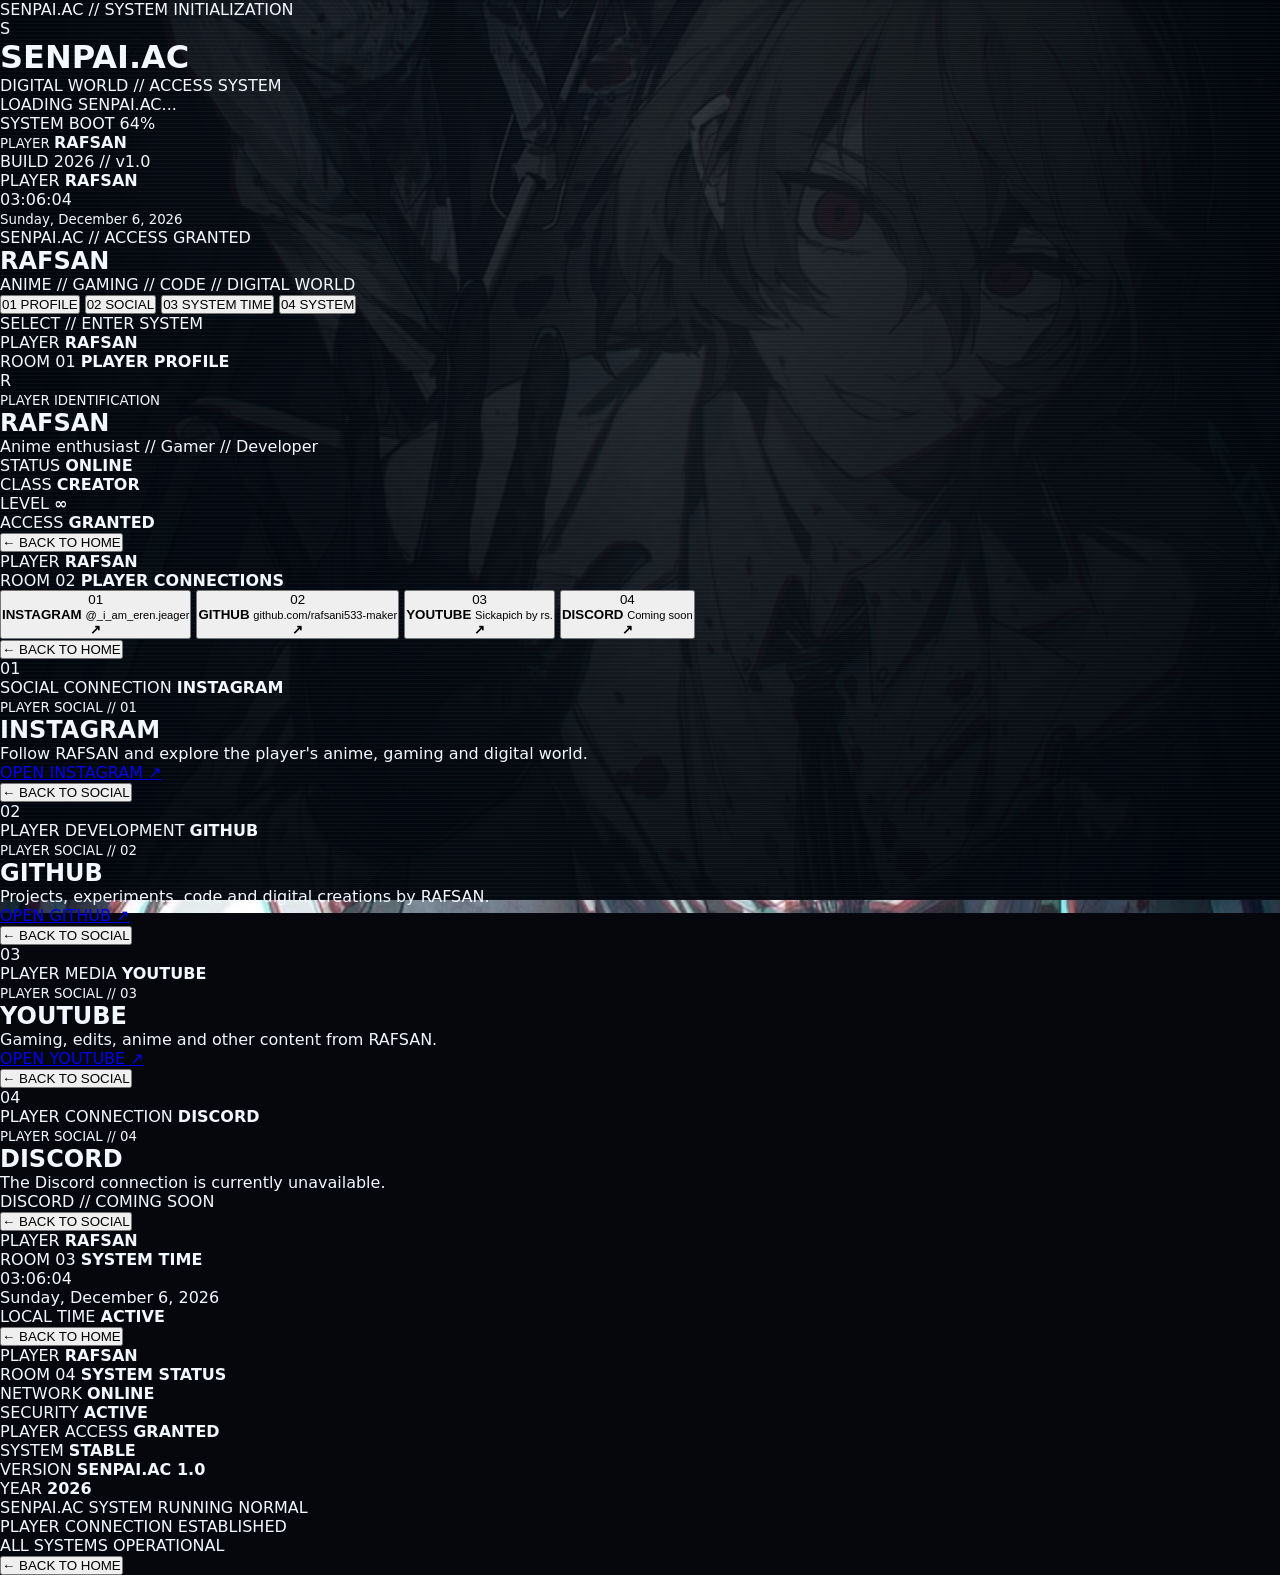
==== commit 2c9ce54a: "Update index.html" ====
--- a/index.html
+++ b/index.html
@@ -2,7 +2,6 @@
 <html lang="en">
 
 <head>
-
   <meta charset="UTF-8">
 
   <meta
@@ -12,1124 +11,1448 @@
 
   <meta
     name="theme-color"
-    content="#05070d"
+    content="#03050a"
   >
 
   <meta
     name="description"
-    content="RAFSAN // SENPAI.AC — Anime, Gaming & Digital World"
+    content="RAFSAN // SENPAI.AC futuristic anime gaming digital space"
   >
 
-  <title>SENPAI.AC // RAFSAN</title>
-
-  <!--
-    IMPORTANT:
-    Background image is NOT placed here.
-
-    Your existing style.css already contains
-    the background image, so this HTML simply
-    uses that CSS.
-  -->
+  <title>RAFSAN // senpai.ac</title>
 
   <link rel="stylesheet" href="style.css">
-
 </head>
 
 
 <body>
 
-
-<!-- =====================================================
-     GAME LOADING SCREEN
-     ===================================================== -->
-
-<div id="loader" class="game-loader">
-
-  <div class="loader-image"></div>
-
-  <div class="loader-dark"></div>
-
-  <div class="loader-scan"></div>
-
-
-  <div class="loader-ui">
-
-    <div class="loader-small">
-      SENPAI.AC // SYSTEM
+  <!-- =====================================================
+       GLOBAL BACKGROUND
+       ===================================================== -->
+
+  <div class="bg"></div>
+
+  <div class="bg-overlay"></div>
+
+  <div class="scanlines"></div>
+
+
+  <!-- =====================================================
+       GAME LOADING SCREEN
+       ===================================================== -->
+
+  <div
+    id="gameLoader"
+    class="game-loader"
+  >
+
+    <div class="loader-ui">
+
+      <div class="loader-small">
+        SENPAI.AC // SYSTEM INITIALIZATION
+      </div>
+
+
+      <div class="loader-title">
+
+        <div class="loader-s">
+          S
+        </div>
+
+        <h1>
+          SENPAI.AC
+        </h1>
+
+        <span>
+          DIGITAL WORLD // ACCESS SYSTEM
+        </span>
+
+      </div>
+
+
+      <div class="loader-status">
+
+        <div id="bootText">
+          BOOTING SYSTEM...
+        </div>
+
+        <div class="loader-line">
+
+          <div
+            id="loaderProgress"
+            class="loader-progress"
+          ></div>
+
+        </div>
+
+
+        <div class="loader-percent">
+
+          <span>
+            SYSTEM BOOT
+          </span>
+
+          <span id="loaderPercent">
+            0%
+          </span>
+
+        </div>
+
+      </div>
+
     </div>
 
 
-    <div class="loader-title">
-
-      <div class="loader-s">
-        S
-      </div>
-
-      <h1>
-        SENPAI.AC
-      </h1>
-
-      <span>
-        DIGITAL WORLD
-      </span>
+    <!-- PLAYER CORNER -->
+
+    <div class="loader-player">
+
+      <small>
+        PLAYER
+      </small>
+
+      <strong>
+        RAFSAN
+      </strong>
 
     </div>
 
 
-    <div class="loader-status">
-
-      <div id="bootText">
-        INITIALIZING WORLD...
-      </div>
-
-      <div class="loader-line">
-
-        <div
-          id="bootProgress"
-          class="loader-progress"
-        ></div>
-
-      </div>
-
-      <div class="loader-percent">
-        <span>LOADING</span>
-        <span id="bootPercent">0%</span>
-      </div>
-
+    <div class="loader-version">
+      BUILD 2026 // v1.0
     </div>
 
   </div>
 
 
-  <!-- Player corner -->
-
-  <div class="loader-player">
-
-    <small>
-      PLAYER
-    </small>
-
-    <strong>
-      RAFSAN
-    </strong>
-
-  </div>
-
-
-  <div class="loader-version">
-    VER. 2026
-  </div>
-
-</div>
-
-
-
-<!-- =====================================================
-     MAIN GAME WORLD
-     ===================================================== -->
-
-<main id="game">
-
-
-<!-- =====================================================
-     HOME ROOM
-     ===================================================== -->
-
-<section
-  id="home"
-  class="room active"
->
-
-
-  <!-- Background automatically comes from style.css -->
-
-  <div class="room-background"></div>
-
-  <div class="room-overlay"></div>
-
-
-  <!-- Player -->
-
-  <div class="player-corner">
-
-    <span>
-      PLAYER
-    </span>
-
-    <strong>
-      RAFSAN
-    </strong>
-
-  </div>
-
-
-  <!-- Time near artwork -->
-
-  <div class="digital-time">
-
-    <div id="homeTime">
-      00:00
-    </div>
-
-    <small id="homeDate">
-      LOADING...
-    </small>
-
-  </div>
-
-
-  <!-- Main title -->
-
-  <div class="home-center">
-
-    <div class="mini-label">
-      SENPAI.AC
-    </div>
-
-    <h1>
-      RAFSAN
-    </h1>
-
-    <p>
-      DIGITAL WORLD
-    </p>
-
-  </div>
-
-
-  <!-- Main menu -->
-
-  <nav class="game-menu">
-
-    <button
-      class="menu-item selected"
-      onclick="openRoom('profile')"
+
+  <!-- =====================================================
+       GAME WORLD
+       ===================================================== -->
+
+  <main id="game">
+
+
+    <!-- ===================================================
+         HOME ROOM
+         =================================================== -->
+
+    <section
+      id="homeRoom"
+      class="room active"
     >
-      <span>01</span>
-      PROFILE
-    </button>
-
-
-    <button
-      class="menu-item"
-      onclick="openRoom('social')"
+
+      <div class="room-background"></div>
+
+      <div class="room-overlay"></div>
+
+
+      <!-- PLAYER -->
+
+      <div class="player-corner">
+
+        <span>
+          PLAYER
+        </span>
+
+        <strong>
+          RAFSAN
+        </strong>
+
+      </div>
+
+
+      <!-- DIGITAL CLOCK -->
+
+      <div class="digital-time">
+
+        <div id="homeTime">
+          00:00:00
+        </div>
+
+        <small id="homeDate">
+          SYSTEM DATE
+        </small>
+
+      </div>
+
+
+      <!-- MAIN TITLE -->
+
+      <div class="home-center">
+
+        <div class="mini-label">
+          SENPAI.AC // ACCESS GRANTED
+        </div>
+
+        <h1>
+          RAFSAN
+        </h1>
+
+        <p>
+          ANIME // GAMING // CODE // DIGITAL WORLD
+        </p>
+
+      </div>
+
+
+      <!-- GAME MENU -->
+
+      <nav class="game-menu">
+
+        <button
+          class="menu-item selected"
+          data-room="profileRoom"
+        >
+          <span>01</span>
+          PROFILE
+        </button>
+
+
+        <button
+          class="menu-item"
+          data-room="socialRoom"
+        >
+          <span>02</span>
+          SOCIAL
+        </button>
+
+
+        <button
+          class="menu-item"
+          data-room="timeRoom"
+        >
+          <span>03</span>
+          SYSTEM TIME
+        </button>
+
+
+        <button
+          class="menu-item"
+          data-room="systemRoom"
+        >
+          <span>04</span>
+          SYSTEM
+        </button>
+
+      </nav>
+
+
+      <div class="home-hint">
+        SELECT // ENTER SYSTEM
+      </div>
+
+    </section>
+
+
+
+    <!-- ===================================================
+         PROFILE ROOM
+         =================================================== -->
+
+    <section
+      id="profileRoom"
+      class="room sub-room"
     >
-      <span>02</span>
-      SOCIAL
-    </button>
-
-
-    <button
-      class="menu-item"
-      onclick="openRoom('time')"
+
+      <div class="room-background"></div>
+
+      <div class="room-overlay"></div>
+
+
+      <div class="player-corner">
+
+        <span>
+          PLAYER
+        </span>
+
+        <strong>
+          RAFSAN
+        </strong>
+
+      </div>
+
+
+      <div class="room-header">
+
+        <span>
+          ROOM 01
+        </span>
+
+        <strong>
+          PLAYER PROFILE
+        </strong>
+
+      </div>
+
+
+      <div class="profile-room">
+
+
+        <div class="profile-symbol">
+          R
+        </div>
+
+
+        <div class="profile-content">
+
+          <small>
+            PLAYER IDENTIFICATION
+          </small>
+
+          <h1>
+            RAFSAN
+          </h1>
+
+          <p>
+            Anime enthusiast // Gamer // Developer
+          </p>
+
+
+          <div class="profile-data">
+
+            <div>
+
+              <span>
+                STATUS
+              </span>
+
+              <strong>
+                ONLINE
+              </strong>
+
+            </div>
+
+
+            <div>
+
+              <span>
+                CLASS
+              </span>
+
+              <strong>
+                CREATOR
+              </strong>
+
+            </div>
+
+
+            <div>
+
+              <span>
+                LEVEL
+              </span>
+
+              <strong>
+                ∞
+              </strong>
+
+            </div>
+
+
+            <div>
+
+              <span>
+                ACCESS
+              </span>
+
+              <strong>
+                GRANTED
+              </strong>
+
+            </div>
+
+          </div>
+
+        </div>
+
+      </div>
+
+
+      <button
+        class="back-button"
+        data-back
+      >
+        ← BACK TO HOME
+      </button>
+
+    </section>
+
+
+
+    <!-- ===================================================
+         SOCIAL ROOM
+         =================================================== -->
+
+    <section
+      id="socialRoom"
+      class="room sub-room"
     >
-      <span>03</span>
-      SYSTEM TIME
-    </button>
-
-
-    <button
-      class="menu-item"
-      onclick="openRoom('system')"
+
+      <div class="room-background"></div>
+
+      <div class="room-overlay"></div>
+
+
+      <div class="player-corner">
+
+        <span>
+          PLAYER
+        </span>
+
+        <strong>
+          RAFSAN
+        </strong>
+
+      </div>
+
+
+      <div class="room-header">
+
+        <span>
+          ROOM 02
+        </span>
+
+        <strong>
+          PLAYER CONNECTIONS
+        </strong>
+
+      </div>
+
+
+      <div class="social-menu">
+
+
+        <!-- INSTAGRAM -->
+
+        <button
+          class="social-option"
+          data-social="instagram"
+        >
+
+          <span>
+            01
+          </span>
+
+          <div>
+
+            <strong>
+              INSTAGRAM
+            </strong>
+
+            <small>
+              @_i_am_eren.jeager
+            </small>
+
+          </div>
+
+          <b>
+            ↗
+          </b>
+
+        </button>
+
+
+        <!-- GITHUB -->
+
+        <button
+          class="social-option"
+          data-social="github"
+        >
+
+          <span>
+            02
+          </span>
+
+          <div>
+
+            <strong>
+              GITHUB
+            </strong>
+
+            <small>
+              github.com/rafsani533-maker
+            </small>
+
+          </div>
+
+          <b>
+            ↗
+          </b>
+
+        </button>
+
+
+        <!-- YOUTUBE -->
+
+        <button
+          class="social-option"
+          data-social="youtube"
+        >
+
+          <span>
+            03
+          </span>
+
+          <div>
+
+            <strong>
+              YOUTUBE
+            </strong>
+
+            <small>
+              Sickapich by rs.
+            </small>
+
+          </div>
+
+          <b>
+            ↗
+          </b>
+
+        </button>
+
+
+        <!-- DISCORD -->
+
+        <button
+          class="social-option"
+          data-social="discord"
+        >
+
+          <span>
+            04
+          </span>
+
+          <div>
+
+            <strong>
+              DISCORD
+            </strong>
+
+            <small>
+              Coming soon
+            </small>
+
+          </div>
+
+          <b>
+            ↗
+          </b>
+
+        </button>
+
+      </div>
+
+
+      <button
+        class="back-button"
+        data-back
+      >
+        ← BACK TO HOME
+      </button>
+
+    </section>
+
+
+
+    <!-- ===================================================
+         INSTAGRAM DETAIL
+         =================================================== -->
+
+    <section
+      id="instagramRoom"
+      class="room sub-room social-detail"
     >
-      <span>04</span>
-      SYSTEM
-    </button>
-
-  </nav>
-
-
-  <div class="home-hint">
-    SELECT AN OPTION
-  </div>
-
-
-</section>
-
-
-
-<!-- =====================================================
-     PROFILE ROOM
-     ===================================================== -->
-
-<section
-  id="profile"
-  class="room sub-room"
->
-
-  <div class="room-header">
-
-    <span>
-      ROOM 01
-    </span>
-
-    <strong>
-      PLAYER PROFILE
-    </strong>
-
-  </div>
-
-
-  <div class="profile-room">
-
-    <div class="profile-symbol">
-      R
-    </div>
-
-
-    <div class="profile-content">
-
-      <small>
-        PLAYER IDENTIFICATION
-      </small>
-
-      <h1>
-        RAFSAN
-      </h1>
-
-      <p>
-        Anime • Gaming • Code • Digital World
-      </p>
-
-
-      <div class="profile-data">
-
-        <div>
-          <span>PLAYER</span>
-          <strong>RAFSAN</strong>
-        </div>
-
-        <div>
-          <span>STATUS</span>
-          <strong>ONLINE</strong>
-        </div>
-
-        <div>
-          <span>CLASS</span>
-          <strong>CREATOR</strong>
-        </div>
-
-        <div>
-          <span>LEVEL</span>
-          <strong>∞</strong>
-        </div>
-
-      </div>
-
-    </div>
-
-  </div>
-
-
-  <button
-    class="back-button"
-    onclick="openRoom('home')"
-  >
-    ← BACK
-  </button>
-
-</section>
-
-
-
-<!-- =====================================================
-     SOCIAL ROOM
-     ===================================================== -->
-
-<section
-  id="social"
-  class="room sub-room"
->
-
-  <div class="room-header">
-
-    <span>
-      ROOM 02
-    </span>
-
-    <strong>
-      SOCIAL NETWORK
-    </strong>
-
-  </div>
-
-
-  <div class="social-menu">
-
-
-    <!-- Instagram -->
-
-    <button
-      class="social-option"
-      onclick="openRoom('instagram')"
-    >
-
-      <span>
+
+      <div class="room-background"></div>
+
+      <div class="room-overlay"></div>
+
+
+      <div class="detail-number">
         01
-      </span>
-
-      <div>
+      </div>
+
+
+      <div class="room-header">
+
+        <span>
+          SOCIAL CONNECTION
+        </span>
 
         <strong>
           INSTAGRAM
         </strong>
 
+      </div>
+
+
+      <div class="detail-content">
+
         <small>
-          @_i_am_eren.jeager
+          PLAYER SOCIAL // 01
         </small>
 
-      </div>
-
-      <b>
-        →
-      </b>
-
-    </button>
-
-
-    <!-- GitHub -->
-
-    <button
-      class="social-option"
-      onclick="openRoom('github')"
+        <h1>
+          INSTAGRAM
+        </h1>
+
+        <p>
+          Follow RAFSAN and explore the player's
+          anime, gaming and digital world.
+        </p>
+
+
+        <a
+          class="open-social"
+          href="https://www.instagram.com/_i_am_eren.jeager/"
+          target="_blank"
+          rel="noopener noreferrer"
+        >
+          OPEN INSTAGRAM ↗
+        </a>
+
+      </div>
+
+
+      <button
+        class="back-button"
+        data-social-back
+      >
+        ← BACK TO SOCIAL
+      </button>
+
+    </section>
+
+
+
+    <!-- ===================================================
+         GITHUB DETAIL
+         =================================================== -->
+
+    <section
+      id="githubRoom"
+      class="room sub-room social-detail"
     >
 
-      <span>
+      <div class="room-background"></div>
+
+      <div class="room-overlay"></div>
+
+
+      <div class="detail-number">
         02
-      </span>
-
-      <div>
+      </div>
+
+
+      <div class="room-header">
+
+        <span>
+          PLAYER DEVELOPMENT
+        </span>
 
         <strong>
           GITHUB
         </strong>
 
+      </div>
+
+
+      <div class="detail-content">
+
         <small>
-          github.com/rafsani533-maker
+          PLAYER SOCIAL // 02
         </small>
 
-      </div>
-
-      <b>
-        →
-      </b>
-
-    </button>
-
-
-    <!-- YouTube -->
-
-    <button
-      class="social-option"
-      onclick="openRoom('youtube')"
+        <h1>
+          GITHUB
+        </h1>
+
+        <p>
+          Projects, experiments, code and digital
+          creations by RAFSAN.
+        </p>
+
+
+        <a
+          class="open-social"
+          href="https://github.com/rafsani533-maker"
+          target="_blank"
+          rel="noopener noreferrer"
+        >
+          OPEN GITHUB ↗
+        </a>
+
+      </div>
+
+
+      <button
+        class="back-button"
+        data-social-back
+      >
+        ← BACK TO SOCIAL
+      </button>
+
+    </section>
+
+
+
+    <!-- ===================================================
+         YOUTUBE DETAIL
+         =================================================== -->
+
+    <section
+      id="youtubeRoom"
+      class="room sub-room social-detail"
     >
 
-      <span>
+      <div class="room-background"></div>
+
+      <div class="room-overlay"></div>
+
+
+      <div class="detail-number">
         03
-      </span>
-
-      <div>
+      </div>
+
+
+      <div class="room-header">
+
+        <span>
+          PLAYER MEDIA
+        </span>
 
         <strong>
           YOUTUBE
         </strong>
 
+      </div>
+
+
+      <div class="detail-content">
+
         <small>
-          Sickapich by rs.
+          PLAYER SOCIAL // 03
         </small>
 
-      </div>
-
-      <b>
-        →
-      </b>
-
-    </button>
-
-
-    <!-- Discord -->
-
-    <button
-      class="social-option"
-      onclick="openRoom('discord')"
+        <h1>
+          YOUTUBE
+        </h1>
+
+        <p>
+          Gaming, edits, anime and other content
+          from RAFSAN.
+        </p>
+
+
+        <a
+          class="open-social"
+          href="https://youtube.com/@rafsanislam-bc9jk"
+          target="_blank"
+          rel="noopener noreferrer"
+        >
+          OPEN YOUTUBE ↗
+        </a>
+
+      </div>
+
+
+      <button
+        class="back-button"
+        data-social-back
+      >
+        ← BACK TO SOCIAL
+      </button>
+
+    </section>
+
+
+
+    <!-- ===================================================
+         DISCORD DETAIL
+         =================================================== -->
+
+    <section
+      id="discordRoom"
+      class="room sub-room social-detail"
     >
 
-      <span>
+      <div class="room-background"></div>
+
+      <div class="room-overlay"></div>
+
+
+      <div class="detail-number">
         04
-      </span>
-
-      <div>
+      </div>
+
+
+      <div class="room-header">
+
+        <span>
+          PLAYER CONNECTION
+        </span>
 
         <strong>
           DISCORD
         </strong>
 
+      </div>
+
+
+      <div class="detail-content">
+
         <small>
-          COMING SOON
+          PLAYER SOCIAL // 04
         </small>
 
-      </div>
-
-      <b>
-        →
-      </b>
-
-    </button>
-
-
-  </div>
-
-
-  <button
-    class="back-button"
-    onclick="openRoom('home')"
-  >
-    ← BACK
-  </button>
-
-</section>
-
-
-
-<!-- =====================================================
-     INSTAGRAM ROOM
-     ===================================================== -->
-
-<section
-  id="instagram"
-  class="room sub-room social-detail"
->
-
-  <div class="detail-number">
-    01
-  </div>
-
-  <div class="detail-content">
-
-    <small>
-      SOCIAL // INSTAGRAM
-    </small>
-
-    <h1>
-      @_i_am_eren.jeager
-    </h1>
-
-    <p>
-      Connect with me on Instagram.
-    </p>
-
-
-    <a
-      href="https://www.instagram.com/_i_am_eren.jeager/"
-      target="_blank"
-      rel="noopener noreferrer"
-      class="open-social"
+        <h1>
+          DISCORD
+        </h1>
+
+        <p>
+          The Discord connection is currently
+          unavailable.
+        </p>
+
+
+        <span class="coming-soon">
+          DISCORD // COMING SOON
+        </span>
+
+      </div>
+
+
+      <button
+        class="back-button"
+        data-social-back
+      >
+        ← BACK TO SOCIAL
+      </button>
+
+    </section>
+
+
+
+    <!-- ===================================================
+         SYSTEM TIME ROOM
+         =================================================== -->
+
+    <section
+      id="timeRoom"
+      class="room sub-room time-room"
     >
-      OPEN INSTAGRAM ↗
-    </a>
-
-  </div>
-
-
-  <button
-    class="back-button"
-    onclick="openRoom('social')"
-  >
-    ← SOCIAL
-  </button>
-
-</section>
-
-
-
-<!-- =====================================================
-     GITHUB ROOM
-     ===================================================== -->
-
-<section
-  id="github"
-  class="room sub-room social-detail"
->
-
-  <div class="detail-number">
-    02
-  </div>
-
-  <div class="detail-content">
-
-    <small>
-      SOCIAL // GITHUB
-    </small>
-
-    <h1>
-      RAFSAN533-MAKER
-    </h1>
-
-    <p>
-      My projects, experiments and code.
-    </p>
-
-
-    <a
-      href="https://github.com/rafsani533-maker"
-      target="_blank"
-      rel="noopener noreferrer"
-      class="open-social"
+
+      <div class="room-background"></div>
+
+      <div class="room-overlay"></div>
+
+
+      <div class="player-corner">
+
+        <span>
+          PLAYER
+        </span>
+
+        <strong>
+          RAFSAN
+        </strong>
+
+      </div>
+
+
+      <div class="room-header">
+
+        <span>
+          ROOM 03
+        </span>
+
+        <strong>
+          SYSTEM TIME
+        </strong>
+
+      </div>
+
+
+      <div class="big-clock">
+
+        <div id="bigTime">
+          00:00:00
+        </div>
+
+        <span id="bigDate">
+          LOADING SYSTEM DATE...
+        </span>
+
+      </div>
+
+
+      <div class="system-status">
+
+        <span>
+          LOCAL TIME
+        </span>
+
+        <strong>
+          ACTIVE
+        </strong>
+
+      </div>
+
+
+      <button
+        class="back-button"
+        data-back
+      >
+        ← BACK TO HOME
+      </button>
+
+    </section>
+
+
+
+    <!-- ===================================================
+         SYSTEM ROOM
+         =================================================== -->
+
+    <section
+      id="systemRoom"
+      class="room sub-room"
     >
-      OPEN GITHUB ↗
-    </a>
-
-  </div>
-
-
-  <button
-    class="back-button"
-    onclick="openRoom('social')"
-  >
-    ← SOCIAL
-  </button>
-
-</section>
-
-
-
-<!-- =====================================================
-     YOUTUBE ROOM
-     ===================================================== -->
-
-<section
-  id="youtube"
-  class="room sub-room social-detail"
->
-
-  <div class="detail-number">
-    03
-  </div>
-
-  <div class="detail-content">
-
-    <small>
-      SOCIAL // YOUTUBE
-    </small>
-
-    <h1>
-      SICKAPICH BY RS.
-    </h1>
-
-    <p>
-      Watch my videos and content.
-    </p>
-
-
-    <a
-      href="https://youtube.com/@rafsanislam-bc9jk"
-      target="_blank"
-      rel="noopener noreferrer"
-      class="open-social"
-    >
-      OPEN YOUTUBE ↗
-    </a>
-
-  </div>
-
-
-  <button
-    class="back-button"
-    onclick="openRoom('social')"
-  >
-    ← SOCIAL
-  </button>
-
-</section>
-
-
-
-<!-- =====================================================
-     DISCORD ROOM
-     ===================================================== -->
-
-<section
-  id="discord"
-  class="room sub-room social-detail"
->
-
-  <div class="detail-number">
-    04
-  </div>
-
-  <div class="detail-content">
-
-    <small>
-      SOCIAL // DISCORD
-    </small>
-
-    <h1>
-      DISCORD
-    </h1>
-
-    <p>
-      Discord connection is currently unavailable.
-    </p>
-
-    <div class="coming-soon">
-      COMING SOON
-    </div>
-
-  </div>
-
-
-  <button
-    class="back-button"
-    onclick="openRoom('social')"
-  >
-    ← SOCIAL
-  </button>
-
-</section>
-
-
-
-<!-- =====================================================
-     TIME ROOM
-     ===================================================== -->
-
-<section
-  id="time"
-  class="room sub-room time-room"
->
-
-  <div class="room-header">
-
-    <span>
-      ROOM 03
-    </span>
-
-    <strong>
-      SYSTEM TIME
-    </strong>
-
-  </div>
-
-
-  <div class="big-clock">
-
-    <div id="bigTime">
-      00:00:00
-    </div>
-
-    <small id="bigDate">
-      LOADING...
-    </small>
-
-  </div>
-
-
-  <div class="system-status">
-
-    <span>
-      SYSTEM
-    </span>
-
-    <strong>
-      ONLINE
-    </strong>
-
-  </div>
-
-
-  <button
-    class="back-button"
-    onclick="openRoom('home')"
-  >
-    ← BACK
-  </button>
-
-</section>
-
-
-
-<!-- =====================================================
-     SYSTEM ROOM
-     ===================================================== -->
-
-<section
-  id="system"
-  class="room sub-room"
->
-
-  <div class="room-header">
-
-    <span>
-      ROOM 04
-    </span>
-
-    <strong>
-      SENPAI.AC SYSTEM
-    </strong>
-
-  </div>
-
-
-  <div class="system-menu">
-
-    <div>
-      <span>WORLD</span>
-      <strong>ONLINE</strong>
-    </div>
-
-    <div>
-      <span>PLAYER</span>
-      <strong>RAFSAN</strong>
-    </div>
-
-    <div>
-      <span>SECURITY</span>
-      <strong>ACTIVE</strong>
-    </div>
-
-    <div>
-      <span>VERSION</span>
-      <strong>2026</strong>
-    </div>
-
-  </div>
-
-
-  <div class="system-message">
-    SENPAI.AC DIGITAL WORLD<br>
-    CONNECTION ESTABLISHED.
-  </div>
-
-
-  <button
-    class="back-button"
-    onclick="openRoom('home')"
-  >
-    ← BACK
-  </button>
-
-</section>
-
-
-</main>
-
-
-
-<!-- =====================================================
-     JAVASCRIPT
-     ===================================================== -->
-
-<script>
-
-
-/* =====================================================
-   LOADING SCREEN
-   ===================================================== */
-
-const loader =
-  document.getElementById("loader");
-
-const bootProgress =
-  document.getElementById("bootProgress");
-
-const bootPercent =
-  document.getElementById("bootPercent");
-
-const bootText =
-  document.getElementById("bootText");
-
-
-const bootMessages = [
-
-  "INITIALIZING WORLD...",
-
-  "LOADING PLAYER DATA...",
-
-  "CONNECTING TO SENPAI NETWORK...",
-
-  "SYNCHRONIZING DIGITAL SPACE...",
-
-  "VERIFYING PLAYER...",
-
-  "WELCOME RAFSAN."
-
-];
-
-
-let progress = 0;
-
-let messageIndex = 0;
-
-
-const boot =
-  setInterval(() => {
-
-
-    progress +=
-      Math.floor(
-        Math.random() * 7
-      ) + 3;
-
-
-    if (progress >= 100) {
-
-      progress = 100;
-
-      clearInterval(boot);
-
-
-      bootProgress.style.width =
-        "100%";
-
-      bootPercent.textContent =
-        "100%";
-
-      bootText.textContent =
-        "WELCOME RAFSAN.";
-
-
-      setTimeout(() => {
-
-        loader.classList.add(
-          "loaded"
+
+      <div class="room-background"></div>
+
+      <div class="room-overlay"></div>
+
+
+      <div class="player-corner">
+
+        <span>
+          PLAYER
+        </span>
+
+        <strong>
+          RAFSAN
+        </strong>
+
+      </div>
+
+
+      <div class="room-header">
+
+        <span>
+          ROOM 04
+        </span>
+
+        <strong>
+          SYSTEM STATUS
+        </strong>
+
+      </div>
+
+
+      <div class="system-menu">
+
+
+        <div>
+
+          <span>
+            NETWORK
+          </span>
+
+          <strong>
+            ONLINE
+          </strong>
+
+        </div>
+
+
+        <div>
+
+          <span>
+            SECURITY
+          </span>
+
+          <strong>
+            ACTIVE
+          </strong>
+
+        </div>
+
+
+        <div>
+
+          <span>
+            PLAYER ACCESS
+          </span>
+
+          <strong>
+            GRANTED
+          </strong>
+
+        </div>
+
+
+        <div>
+
+          <span>
+            SYSTEM
+          </span>
+
+          <strong>
+            STABLE
+          </strong>
+
+        </div>
+
+
+        <div>
+
+          <span>
+            VERSION
+          </span>
+
+          <strong>
+            SENPAI.AC 1.0
+          </strong>
+
+        </div>
+
+
+        <div>
+
+          <span>
+            YEAR
+          </span>
+
+          <strong>
+            2026
+          </strong>
+
+        </div>
+
+      </div>
+
+
+      <div class="system-message">
+
+        SENPAI.AC SYSTEM RUNNING NORMAL<br>
+
+        PLAYER CONNECTION ESTABLISHED<br>
+
+        ALL SYSTEMS OPERATIONAL
+
+      </div>
+
+
+      <button
+        class="back-button"
+        data-back
+      >
+        ← BACK TO HOME
+      </button>
+
+    </section>
+
+  </main>
+
+
+
+  <!-- =====================================================
+       JAVASCRIPT
+       ===================================================== -->
+
+  <script>
+
+    /* =====================================================
+       LOADING SYSTEM
+       ===================================================== */
+
+    const gameLoader =
+      document.getElementById("gameLoader");
+
+    const loaderProgress =
+      document.getElementById("loaderProgress");
+
+    const loaderPercent =
+      document.getElementById("loaderPercent");
+
+    const bootText =
+      document.getElementById("bootText");
+
+
+    let progress = 0;
+
+
+    const bootMessages = [
+
+      "INITIALIZING SYSTEM...",
+
+      "LOADING PLAYER DATA...",
+
+      "CONNECTING DIGITAL WORLD...",
+
+      "CHECKING SECURITY...",
+
+      "LOADING SENPAI.AC...",
+
+      "PLAYER ACCESS GRANTED",
+
+      "SYSTEM READY"
+
+    ];
+
+
+    const loaderInterval =
+      setInterval(() => {
+
+        progress +=
+          Math.floor(Math.random() * 7) + 3;
+
+
+        if (progress >= 100) {
+
+          progress = 100;
+
+          clearInterval(loaderInterval);
+
+          bootText.textContent =
+            "SYSTEM READY // ACCESS GRANTED";
+
+          setTimeout(() => {
+
+            gameLoader.classList.add("loaded");
+
+          }, 650);
+
+        }
+
+
+        loaderProgress.style.width =
+          progress + "%";
+
+
+        loaderPercent.textContent =
+          progress + "%";
+
+
+        const messageIndex =
+          Math.min(
+            Math.floor(progress / 15),
+            bootMessages.length - 1
+          );
+
+
+        bootText.textContent =
+          bootMessages[messageIndex];
+
+
+      }, 100);
+
+
+    /* =====================================================
+       CLOCK
+       ===================================================== */
+
+    function updateClock() {
+
+      const now = new Date();
+
+
+      const time =
+        now.toLocaleTimeString(
+          [],
+          {
+            hour: "2-digit",
+            minute: "2-digit",
+            second: "2-digit",
+            hour12: false
+          }
         );
 
-      }, 700);
-
-
-      return;
+
+      const date =
+        now.toLocaleDateString(
+          [],
+          {
+            weekday: "long",
+            year: "numeric",
+            month: "long",
+            day: "numeric"
+          }
+        );
+
+
+      const homeTime =
+        document.getElementById("homeTime");
+
+      const homeDate =
+        document.getElementById("homeDate");
+
+      const bigTime =
+        document.getElementById("bigTime");
+
+      const bigDate =
+        document.getElementById("bigDate");
+
+
+      if (homeTime)
+        homeTime.textContent = time;
+
+
+      if (homeDate)
+        homeDate.textContent = date;
+
+
+      if (bigTime)
+        bigTime.textContent = time;
+
+
+      if (bigDate)
+        bigDate.textContent = date;
 
     }
 
 
-    bootProgress.style.width =
-      progress + "%";
-
-
-    bootPercent.textContent =
-      progress + "%";
-
-
-    if (
-      progress >
-      messageIndex * 15
-    ) {
-
-      bootText.textContent =
-        bootMessages[
-          Math.min(
-            messageIndex,
-            bootMessages.length - 1
-          )
-        ];
-
-      messageIndex++;
+    updateClock();
+
+    setInterval(updateClock, 1000);
+
+
+
+    /* =====================================================
+       ROOM SYSTEM
+       ===================================================== */
+
+    const rooms =
+      document.querySelectorAll(".room");
+
+
+    const menuItems =
+      document.querySelectorAll(".menu-item");
+
+
+    function openRoom(roomId) {
+
+      rooms.forEach(room => {
+
+        room.classList.remove("active");
+
+      });
+
+
+      const target =
+        document.getElementById(roomId);
+
+
+      if (target) {
+
+        target.classList.add("active");
+
+      }
 
     }
 
-  }, 100);
-
-
-
-/* =====================================================
-   ROOM SYSTEM
-   ===================================================== */
-
-let currentRoom = "home";
-
-
-function openRoom(roomName) {
-
-
-  const current =
-    document.getElementById(
-      currentRoom
-    );
-
-
-  const next =
-    document.getElementById(
-      roomName
-    );
-
-
-  if (!next) return;
-
-
-  if (current === next) return;
-
-
-  current.classList.remove(
-    "active"
-  );
-
-
-  current.classList.add(
-    "room-exit"
-  );
-
-
-  setTimeout(() => {
-
-    current.classList.remove(
-      "room-exit"
-    );
-
-    next.classList.add(
-      "active"
-    );
-
-  }, 250);
-
-
-  currentRoom = roomName;
-
-
-}
-
-
-
-/* =====================================================
-   CLOCK
-   ===================================================== */
-
-function updateClock() {
-
-
-  const now =
-    new Date();
-
-
-  const time =
-    now.toLocaleTimeString(
-      [],
-      {
-        hour: "2-digit",
-        minute: "2-digit",
-        second: "2-digit",
-        hour12: false
+
+
+    /* HOME MENU */
+
+    menuItems.forEach(item => {
+
+      item.addEventListener(
+        "click",
+        () => {
+
+          const room =
+            item.dataset.room;
+
+
+          menuItems.forEach(
+            button =>
+              button.classList.remove(
+                "selected"
+              )
+          );
+
+
+          item.classList.add("selected");
+
+
+          openRoom(room);
+
+        }
+      );
+
+    });
+
+
+
+    /* =====================================================
+       BACK TO HOME
+       ===================================================== */
+
+    const backButtons =
+      document.querySelectorAll(
+        "[data-back]"
+      );
+
+
+    backButtons.forEach(button => {
+
+      button.addEventListener(
+        "click",
+        () => {
+
+          openRoom("homeRoom");
+
+
+          menuItems.forEach(
+            item =>
+              item.classList.remove(
+                "selected"
+              )
+          );
+
+
+          const firstMenu =
+            document.querySelector(
+              '.menu-item[data-room="profileRoom"]'
+            );
+
+
+          if (firstMenu) {
+
+            firstMenu.classList.add(
+              "selected"
+            );
+
+          }
+
+        }
+      );
+
+    });
+
+
+
+    /* =====================================================
+       SOCIAL ROOMS
+       ===================================================== */
+
+    const socialButtons =
+      document.querySelectorAll(
+        "[data-social]"
+      );
+
+
+    const socialRooms = {
+
+      instagram: "instagramRoom",
+
+      github: "githubRoom",
+
+      youtube: "youtubeRoom",
+
+      discord: "discordRoom"
+
+    };
+
+
+    socialButtons.forEach(button => {
+
+      button.addEventListener(
+        "click",
+        () => {
+
+          const social =
+            button.dataset.social;
+
+
+          const room =
+            socialRooms[social];
+
+
+          if (room) {
+
+            openRoom(room);
+
+          }
+
+        }
+      );
+
+    });
+
+
+
+    /* =====================================================
+       SOCIAL BACK
+       ===================================================== */
+
+    const socialBackButtons =
+      document.querySelectorAll(
+        "[data-social-back]"
+      );
+
+
+    socialBackButtons.forEach(button => {
+
+      button.addEventListener(
+        "click",
+        () => {
+
+          openRoom("socialRoom");
+
+        }
+      );
+
+    });
+
+
+
+    /* =====================================================
+       KEYBOARD CONTROLS
+       ===================================================== */
+
+    document.addEventListener(
+      "keydown",
+      event => {
+
+        if (event.key === "Escape") {
+
+          openRoom("homeRoom");
+
+        }
+
       }
     );
 
 
-  const shortTime =
-    now.toLocaleTimeString(
-      [],
-      {
-        hour: "2-digit",
-        minute: "2-digit",
-        hour12: false
-      }
-    );
-
-
-  const date =
-    now.toLocaleDateString(
-      [],
-      {
-        weekday: "long",
-        year: "numeric",
-        month: "long",
-        day: "numeric"
-      }
-    );
-
-
-  document.getElementById(
-    "homeTime"
-  ).textContent =
-    shortTime;
-
-
-  document.getElementById(
-    "homeDate"
-  ).textContent =
-    date;
-
-
-  document.getElementById(
-    "bigTime"
-  ).textContent =
-    time;
-
-
-  document.getElementById(
-    "bigDate"
-  ).textContent =
-    date;
-
-}
-
-
-updateClock();
-
-setInterval(
-  updateClock,
-  1000
-);
-
-
-
-/* =====================================================
-   KEYBOARD GAME NAVIGATION
-   ===================================================== */
-
-document.addEventListener(
-  "keydown",
-  event => {
-
-
-    if (
-      event.key === "Escape" &&
-      currentRoom !== "home"
-    ) {
-
-      openRoom("home");
-
-    }
-
-
-    if (
-      event.key === "1"
-    ) {
-
-      openRoom("profile");
-
-    }
-
-
-    if (
-      event.key === "2"
-    ) {
-
-      openRoom("social");
-
-    }
-
-
-    if (
-      event.key === "3"
-    ) {
-
-      openRoom("time");
-
-    }
-
-
-    if (
-      event.key === "4"
-    ) {
-
-      openRoom("system");
-
-    }
-
-  }
-);
-
-
-</script>
-
+
+    /* =====================================================
+       PREVENT EMPTY DISCORD LINK
+       ===================================================== */
+
+    document
+      .querySelectorAll(
+        'a[href="#"]'
+      )
+      .forEach(link => {
+
+        link.addEventListener(
+          "click",
+          event => {
+
+            event.preventDefault();
+
+          }
+        );
+
+      });
+
+  </script>
 
 </body>
 
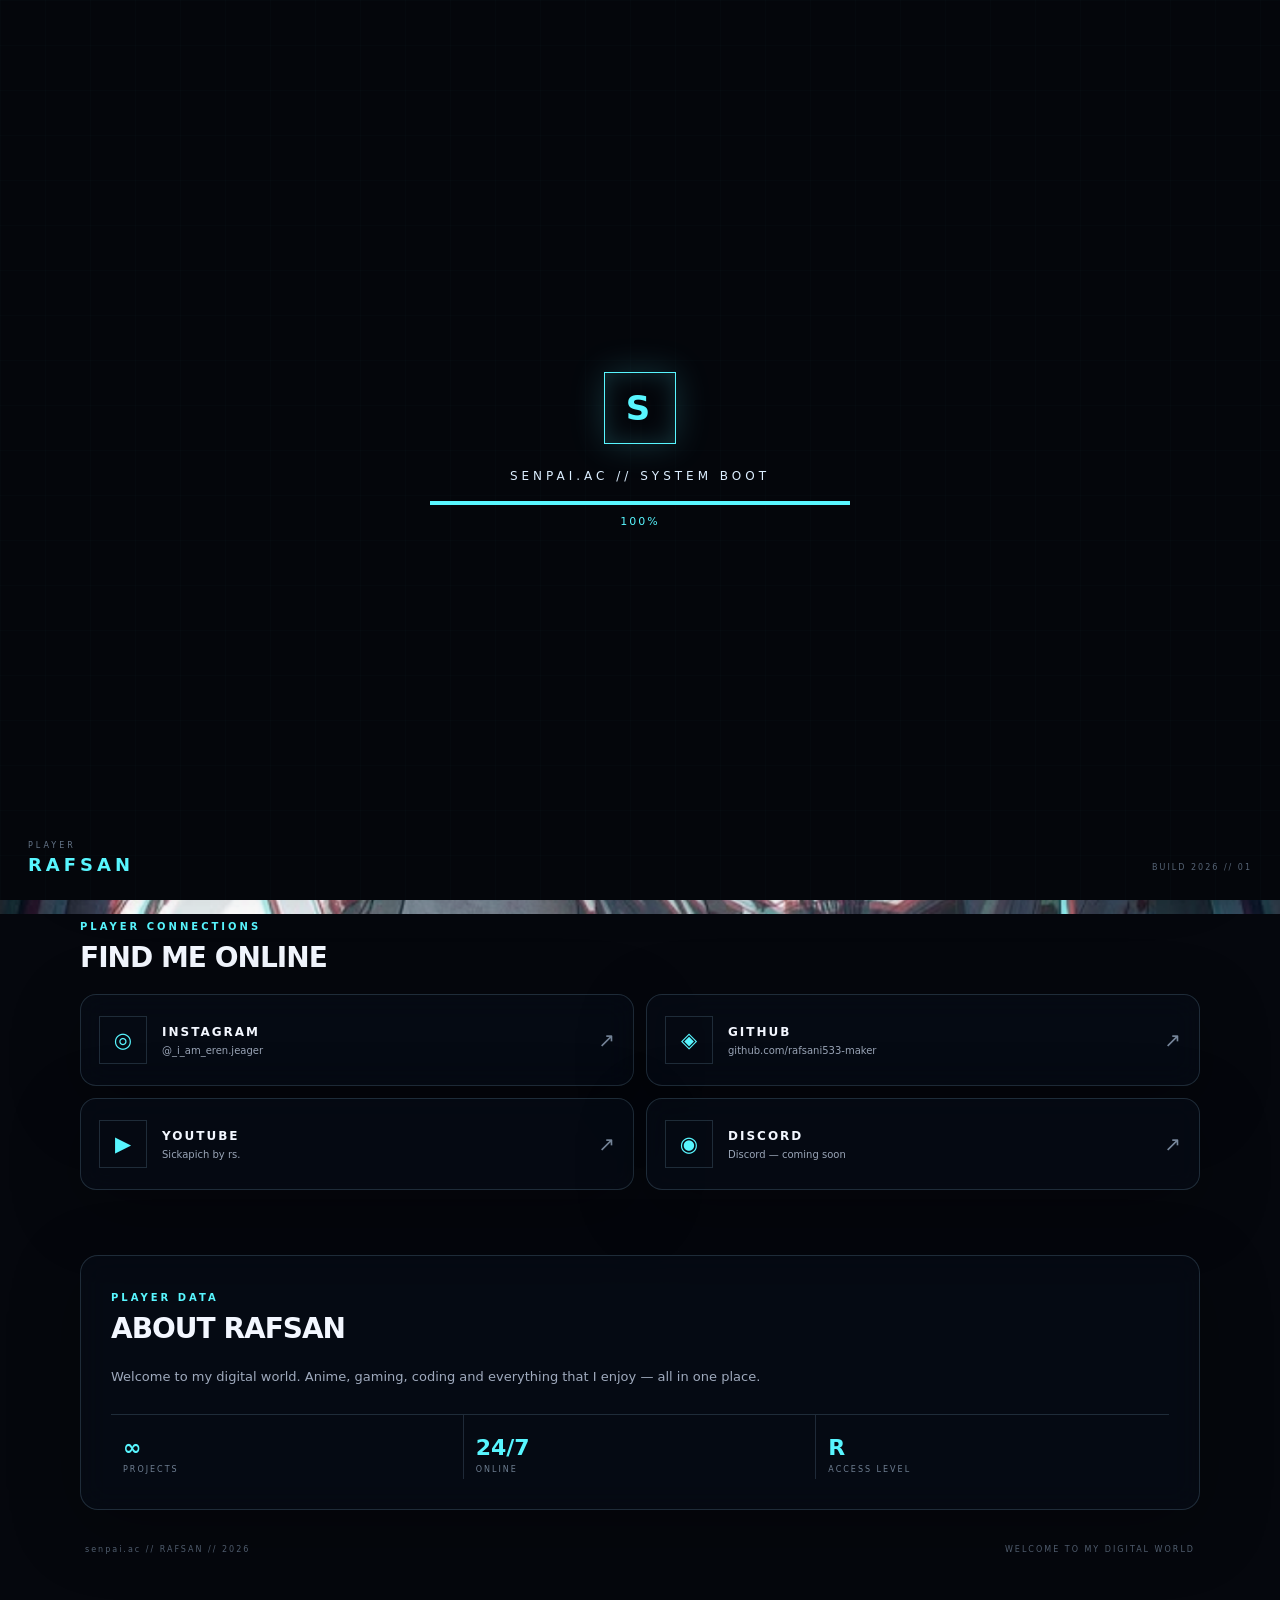
==== commit 6dc6dd3d: "Update index.html" ====
--- a/index.html
+++ b/index.html
@@ -4,19 +4,13 @@
 <head>
   <meta charset="UTF-8">
 
-  <meta
-    name="viewport"
-    content="width=device-width, initial-scale=1.0"
-  >
-
-  <meta
-    name="theme-color"
-    content="#03050a"
-  >
+  <meta name="viewport" content="width=device-width, initial-scale=1.0">
+
+  <meta name="theme-color" content="#05070d">
 
   <meta
     name="description"
-    content="RAFSAN // SENPAI.AC futuristic anime gaming digital space"
+    content="RAFSAN // senpai.ac futuristic anime gaming profile"
   >
 
   <title>RAFSAN // senpai.ac</title>
@@ -24,422 +18,350 @@
   <link rel="stylesheet" href="style.css">
 </head>
 
-
 <body>
 
-  <!-- =====================================================
-       GLOBAL BACKGROUND
-       ===================================================== -->
+  <!-- ================= BACKGROUND ================= -->
 
   <div class="bg"></div>
-
   <div class="bg-overlay"></div>
-
   <div class="scanlines"></div>
 
 
-  <!-- =====================================================
-       GAME LOADING SCREEN
-       ===================================================== -->
-
-  <div
-    id="gameLoader"
-    class="game-loader"
-  >
-
-    <div class="loader-ui">
-
-      <div class="loader-small">
-        SENPAI.AC // SYSTEM INITIALIZATION
-      </div>
-
-
-      <div class="loader-title">
-
-        <div class="loader-s">
-          S
-        </div>
+  <!-- ================= GAMING LOADING SCREEN ================= -->
+
+  <div id="loader" class="loader">
+
+    <div class="loader-grid"></div>
+
+    <div class="loader-content">
+
+      <div class="loader-symbol">
+        S
+      </div>
+
+      <div class="loader-label">
+        SENPAI.AC // SYSTEM BOOT
+      </div>
+
+      <div class="progress-wrap">
+        <div
+          id="progressBar"
+          class="progress-bar">
+        </div>
+      </div>
+
+      <div
+        id="progressText"
+        class="progress-text">
+        0%
+      </div>
+
+    </div>
+
+
+    <!-- PLAYER CORNER -->
+
+    <div style="
+      position:absolute;
+      left:28px;
+      bottom:25px;
+      text-align:left;
+    ">
+
+      <div style="
+        color:#657589;
+        font-size:8px;
+        letter-spacing:3px;
+      ">
+        PLAYER
+      </div>
+
+      <div style="
+        color:#58f6ff;
+        font-size:18px;
+        font-weight:800;
+        letter-spacing:4px;
+        margin-top:4px;
+      ">
+        RAFSAN
+      </div>
+
+    </div>
+
+
+    <div style="
+      position:absolute;
+      right:28px;
+      bottom:28px;
+      color:#566476;
+      font-size:8px;
+      letter-spacing:2px;
+    ">
+      BUILD 2026 // 01
+    </div>
+
+  </div>
+
+
+
+  <!-- ================= MAIN PAGE ================= -->
+
+  <main class="page">
+
+
+    <!-- ================= TOP HUD ================= -->
+
+    <header class="topbar glass">
+
+      <div class="brand">
+
+        <span class="brand-mark">
+          R
+        </span>
+
+        <div>
+
+          <strong>
+            senpai.ac
+          </strong>
+
+          <small>
+            ANIME // GAMING // DIGITAL SPACE
+          </small>
+
+        </div>
+
+      </div>
+
+
+      <div class="status">
+
+        <span class="status-dot"></span>
+
+        <span>
+          ONLINE
+        </span>
+
+      </div>
+
+    </header>
+
+
+
+    <!-- ================= HERO ================= -->
+
+    <section class="hero glass">
+
+
+      <div class="hero-content">
+
+        <div class="eyebrow">
+          SENPAI.AC // ACCESS GRANTED
+        </div>
+
 
         <h1>
-          SENPAI.AC
+
+          WELCOME TO<br>
+
+          <span>
+            RAFSAN
+          </span>
+
         </h1>
 
-        <span>
-          DIGITAL WORLD // ACCESS SYSTEM
+
+        <p class="intro">
+
+          Welcome to my digital space — anime,
+          gaming, code and everything inside my world.
+
+        </p>
+
+
+        <div class="profile-row">
+
+          <div class="avatar">
+            R
+          </div>
+
+
+          <div>
+
+            <h2>
+              RAFSAN
+            </h2>
+
+            <p>
+              Anime • Gaming • Code • Digital World
+            </p>
+
+          </div>
+
+        </div>
+
+
+        <div class="actions">
+
+          <a
+            href="#links"
+            class="btn primary">
+            ENTER SYSTEM
+          </a>
+
+          <a
+            href="#about"
+            class="btn">
+            ABOUT
+          </a>
+
+        </div>
+
+      </div>
+
+
+
+      <!-- ================= TERMINAL ================= -->
+
+      <div class="hero-terminal">
+
+        <div class="terminal-head">
+
+          <span>
+            SENPAI.AC://SYSTEM
+          </span>
+
+          <span>
+            ● ● ●
+          </span>
+
+        </div>
+
+
+        <div class="terminal-body">
+
+          <p>
+            <span>&gt;</span>
+            system.boot
+          </p>
+
+          <p class="dim">
+            initializing senpai.ac...
+          </p>
+
+          <p>
+            <span>&gt;</span>
+            status
+            <b>ONLINE</b>
+          </p>
+
+          <p>
+            <span>&gt;</span>
+            security
+            <b>ACTIVE</b>
+          </p>
+
+          <p>
+            <span>&gt;</span>
+            player
+            <b>RAFSAN</b>
+          </p>
+
+          <p>
+            <span>&gt;</span>
+            clock
+            <b id="terminalClock">--:--:--</b>
+          </p>
+
+          <p>
+            <span>&gt;</span>
+            player.access
+            <b>GRANTED</b>
+          </p>
+
+          <p>
+            <span>&gt;</span>
+            welcome.player
+            <span class="cursor">_</span>
+          </p>
+
+        </div>
+
+      </div>
+
+    </section>
+
+
+
+    <!-- ================= LIVE CLOCK ================= -->
+
+    <section class="clock-card glass">
+
+      <div>
+
+        <span class="section-label">
+          SYSTEM TIME
         </span>
 
-      </div>
-
-
-      <div class="loader-status">
-
-        <div id="bootText">
-          BOOTING SYSTEM...
-        </div>
-
-        <div class="loader-line">
-
-          <div
-            id="loaderProgress"
-            class="loader-progress"
-          ></div>
-
-        </div>
-
-
-        <div class="loader-percent">
-
-          <span>
-            SYSTEM BOOT
-          </span>
-
-          <span id="loaderPercent">
-            0%
-          </span>
-
-        </div>
-
-      </div>
-
-    </div>
-
-
-    <!-- PLAYER CORNER -->
-
-    <div class="loader-player">
-
-      <small>
-        PLAYER
-      </small>
-
-      <strong>
-        RAFSAN
-      </strong>
-
-    </div>
-
-
-    <div class="loader-version">
-      BUILD 2026 // v1.0
-    </div>
-
-  </div>
-
-
-
-  <!-- =====================================================
-       GAME WORLD
-       ===================================================== -->
-
-  <main id="game">
-
-
-    <!-- ===================================================
-         HOME ROOM
-         =================================================== -->
+        <h2 id="clock">
+          00:00:00
+        </h2>
+
+        <p id="date">
+          Loading...
+        </p>
+
+      </div>
+
+
+      <div class="clock-icon">
+        ◷
+      </div>
+
+    </section>
+
+
+
+    <!-- ================= SOCIAL LINKS ================= -->
 
     <section
-      id="homeRoom"
-      class="room active"
-    >
-
-      <div class="room-background"></div>
-
-      <div class="room-overlay"></div>
-
-
-      <!-- PLAYER -->
-
-      <div class="player-corner">
-
-        <span>
-          PLAYER
+      id="links"
+      class="links-section">
+
+
+      <div class="section-heading">
+
+        <span class="section-label">
+          PLAYER CONNECTIONS
         </span>
 
-        <strong>
-          RAFSAN
-        </strong>
-
-      </div>
-
-
-      <!-- DIGITAL CLOCK -->
-
-      <div class="digital-time">
-
-        <div id="homeTime">
-          00:00:00
-        </div>
-
-        <small id="homeDate">
-          SYSTEM DATE
-        </small>
-
-      </div>
-
-
-      <!-- MAIN TITLE -->
-
-      <div class="home-center">
-
-        <div class="mini-label">
-          SENPAI.AC // ACCESS GRANTED
-        </div>
-
-        <h1>
-          RAFSAN
-        </h1>
-
-        <p>
-          ANIME // GAMING // CODE // DIGITAL WORLD
-        </p>
-
-      </div>
-
-
-      <!-- GAME MENU -->
-
-      <nav class="game-menu">
-
-        <button
-          class="menu-item selected"
-          data-room="profileRoom"
-        >
-          <span>01</span>
-          PROFILE
-        </button>
-
-
-        <button
-          class="menu-item"
-          data-room="socialRoom"
-        >
-          <span>02</span>
-          SOCIAL
-        </button>
-
-
-        <button
-          class="menu-item"
-          data-room="timeRoom"
-        >
-          <span>03</span>
-          SYSTEM TIME
-        </button>
-
-
-        <button
-          class="menu-item"
-          data-room="systemRoom"
-        >
-          <span>04</span>
-          SYSTEM
-        </button>
-
-      </nav>
-
-
-      <div class="home-hint">
-        SELECT // ENTER SYSTEM
-      </div>
-
-    </section>
-
-
-
-    <!-- ===================================================
-         PROFILE ROOM
-         =================================================== -->
-
-    <section
-      id="profileRoom"
-      class="room sub-room"
-    >
-
-      <div class="room-background"></div>
-
-      <div class="room-overlay"></div>
-
-
-      <div class="player-corner">
-
-        <span>
-          PLAYER
-        </span>
-
-        <strong>
-          RAFSAN
-        </strong>
-
-      </div>
-
-
-      <div class="room-header">
-
-        <span>
-          ROOM 01
-        </span>
-
-        <strong>
-          PLAYER PROFILE
-        </strong>
-
-      </div>
-
-
-      <div class="profile-room">
-
-
-        <div class="profile-symbol">
-          R
-        </div>
-
-
-        <div class="profile-content">
-
-          <small>
-            PLAYER IDENTIFICATION
-          </small>
-
-          <h1>
-            RAFSAN
-          </h1>
-
-          <p>
-            Anime enthusiast // Gamer // Developer
-          </p>
-
-
-          <div class="profile-data">
-
-            <div>
-
-              <span>
-                STATUS
-              </span>
-
-              <strong>
-                ONLINE
-              </strong>
-
-            </div>
-
-
-            <div>
-
-              <span>
-                CLASS
-              </span>
-
-              <strong>
-                CREATOR
-              </strong>
-
-            </div>
-
-
-            <div>
-
-              <span>
-                LEVEL
-              </span>
-
-              <strong>
-                ∞
-              </strong>
-
-            </div>
-
-
-            <div>
-
-              <span>
-                ACCESS
-              </span>
-
-              <strong>
-                GRANTED
-              </strong>
-
-            </div>
-
-          </div>
-
-        </div>
-
-      </div>
-
-
-      <button
-        class="back-button"
-        data-back
-      >
-        ← BACK TO HOME
-      </button>
-
-    </section>
-
-
-
-    <!-- ===================================================
-         SOCIAL ROOM
-         =================================================== -->
-
-    <section
-      id="socialRoom"
-      class="room sub-room"
-    >
-
-      <div class="room-background"></div>
-
-      <div class="room-overlay"></div>
-
-
-      <div class="player-corner">
-
-        <span>
-          PLAYER
-        </span>
-
-        <strong>
-          RAFSAN
-        </strong>
-
-      </div>
-
-
-      <div class="room-header">
-
-        <span>
-          ROOM 02
-        </span>
-
-        <strong>
-          PLAYER CONNECTIONS
-        </strong>
-
-      </div>
-
-
-      <div class="social-menu">
+        <h2>
+          FIND ME ONLINE
+        </h2>
+
+      </div>
+
+
+      <div class="link-grid">
 
 
         <!-- INSTAGRAM -->
 
-        <button
-          class="social-option"
-          data-social="instagram"
-        >
-
-          <span>
-            01
-          </span>
-
-          <div>
-
-            <strong>
+        <a
+          class="link-card glass"
+          href="https://www.instagram.com/_i_am_eren.jeager/"
+          target="_blank"
+          rel="noopener noreferrer">
+
+          <div class="link-icon">
+            ◎
+          </div>
+
+          <div class="link-info">
+
+            <span>
               INSTAGRAM
-            </strong>
+            </span>
 
             <small>
               @_i_am_eren.jeager
@@ -447,29 +369,31 @@
 
           </div>
 
-          <b>
+          <span class="arrow">
             ↗
-          </b>
-
-        </button>
+          </span>
+
+        </a>
+
 
 
         <!-- GITHUB -->
 
-        <button
-          class="social-option"
-          data-social="github"
-        >
-
-          <span>
-            02
-          </span>
-
-          <div>
-
-            <strong>
+        <a
+          class="link-card glass"
+          href="https://github.com/rafsani533-maker"
+          target="_blank"
+          rel="noopener noreferrer">
+
+          <div class="link-icon">
+            ◈
+          </div>
+
+          <div class="link-info">
+
+            <span>
               GITHUB
-            </strong>
+            </span>
 
             <small>
               github.com/rafsani533-maker
@@ -477,29 +401,31 @@
 
           </div>
 
-          <b>
+          <span class="arrow">
             ↗
-          </b>
-
-        </button>
+          </span>
+
+        </a>
+
 
 
         <!-- YOUTUBE -->
 
-        <button
-          class="social-option"
-          data-social="youtube"
-        >
-
-          <span>
-            03
-          </span>
-
-          <div>
-
-            <strong>
+        <a
+          class="link-card glass"
+          href="https://youtube.com/@rafsanislam-bc9jk"
+          target="_blank"
+          rel="noopener noreferrer">
+
+          <div class="link-icon">
+            ▶
+          </div>
+
+          <div class="link-info">
+
+            <span>
               YOUTUBE
-            </strong>
+            </span>
 
             <small>
               Sickapich by rs.
@@ -507,658 +433,209 @@
 
           </div>
 
-          <b>
+          <span class="arrow">
             ↗
-          </b>
-
-        </button>
+          </span>
+
+        </a>
+
 
 
         <!-- DISCORD -->
 
-        <button
-          class="social-option"
-          data-social="discord"
-        >
+        <a
+          class="link-card glass"
+          href="#"
+          onclick="return false;">
+
+          <div class="link-icon">
+            ◉
+          </div>
+
+          <div class="link-info">
+
+            <span>
+              DISCORD
+            </span>
+
+            <small>
+              Discord — coming soon
+            </small>
+
+          </div>
+
+          <span class="arrow">
+            ↗
+          </span>
+
+        </a>
+
+
+      </div>
+
+    </section>
+
+
+
+    <!-- ================= ABOUT ================= -->
+
+    <section
+      id="about"
+      class="about glass">
+
+
+      <div>
+
+        <span class="section-label">
+          PLAYER DATA
+        </span>
+
+        <h2>
+          ABOUT RAFSAN
+        </h2>
+
+      </div>
+
+
+      <p>
+
+        Welcome to my digital world.
+        Anime, gaming, coding and everything
+        that I enjoy — all in one place.
+
+      </p>
+
+
+      <div class="stats">
+
+
+        <div>
+
+          <strong>
+            ∞
+          </strong>
 
           <span>
-            04
-          </span>
-
-          <div>
-
-            <strong>
-              DISCORD
-            </strong>
-
-            <small>
-              Coming soon
-            </small>
-
-          </div>
-
-          <b>
-            ↗
-          </b>
-
-        </button>
-
-      </div>
-
-
-      <button
-        class="back-button"
-        data-back
-      >
-        ← BACK TO HOME
-      </button>
+            PROJECTS
+          </span>
+
+        </div>
+
+
+        <div>
+
+          <strong>
+            24/7
+          </strong>
+
+          <span>
+            ONLINE
+          </span>
+
+        </div>
+
+
+        <div>
+
+          <strong>
+            R
+          </strong>
+
+          <span>
+            ACCESS LEVEL
+          </span>
+
+        </div>
+
+
+      </div>
 
     </section>
 
 
 
-    <!-- ===================================================
-         INSTAGRAM DETAIL
-         =================================================== -->
-
-    <section
-      id="instagramRoom"
-      class="room sub-room social-detail"
-    >
-
-      <div class="room-background"></div>
-
-      <div class="room-overlay"></div>
-
-
-      <div class="detail-number">
-        01
-      </div>
-
-
-      <div class="room-header">
-
-        <span>
-          SOCIAL CONNECTION
-        </span>
-
-        <strong>
-          INSTAGRAM
-        </strong>
-
-      </div>
-
-
-      <div class="detail-content">
-
-        <small>
-          PLAYER SOCIAL // 01
-        </small>
-
-        <h1>
-          INSTAGRAM
-        </h1>
-
-        <p>
-          Follow RAFSAN and explore the player's
-          anime, gaming and digital world.
-        </p>
-
-
-        <a
-          class="open-social"
-          href="https://www.instagram.com/_i_am_eren.jeager/"
-          target="_blank"
-          rel="noopener noreferrer"
-        >
-          OPEN INSTAGRAM ↗
-        </a>
-
-      </div>
-
-
-      <button
-        class="back-button"
-        data-social-back
-      >
-        ← BACK TO SOCIAL
-      </button>
-
-    </section>
-
-
-
-    <!-- ===================================================
-         GITHUB DETAIL
-         =================================================== -->
-
-    <section
-      id="githubRoom"
-      class="room sub-room social-detail"
-    >
-
-      <div class="room-background"></div>
-
-      <div class="room-overlay"></div>
-
-
-      <div class="detail-number">
-        02
-      </div>
-
-
-      <div class="room-header">
-
-        <span>
-          PLAYER DEVELOPMENT
-        </span>
-
-        <strong>
-          GITHUB
-        </strong>
-
-      </div>
-
-
-      <div class="detail-content">
-
-        <small>
-          PLAYER SOCIAL // 02
-        </small>
-
-        <h1>
-          GITHUB
-        </h1>
-
-        <p>
-          Projects, experiments, code and digital
-          creations by RAFSAN.
-        </p>
-
-
-        <a
-          class="open-social"
-          href="https://github.com/rafsani533-maker"
-          target="_blank"
-          rel="noopener noreferrer"
-        >
-          OPEN GITHUB ↗
-        </a>
-
-      </div>
-
-
-      <button
-        class="back-button"
-        data-social-back
-      >
-        ← BACK TO SOCIAL
-      </button>
-
-    </section>
-
-
-
-    <!-- ===================================================
-         YOUTUBE DETAIL
-         =================================================== -->
-
-    <section
-      id="youtubeRoom"
-      class="room sub-room social-detail"
-    >
-
-      <div class="room-background"></div>
-
-      <div class="room-overlay"></div>
-
-
-      <div class="detail-number">
-        03
-      </div>
-
-
-      <div class="room-header">
-
-        <span>
-          PLAYER MEDIA
-        </span>
-
-        <strong>
-          YOUTUBE
-        </strong>
-
-      </div>
-
-
-      <div class="detail-content">
-
-        <small>
-          PLAYER SOCIAL // 03
-        </small>
-
-        <h1>
-          YOUTUBE
-        </h1>
-
-        <p>
-          Gaming, edits, anime and other content
-          from RAFSAN.
-        </p>
-
-
-        <a
-          class="open-social"
-          href="https://youtube.com/@rafsanislam-bc9jk"
-          target="_blank"
-          rel="noopener noreferrer"
-        >
-          OPEN YOUTUBE ↗
-        </a>
-
-      </div>
-
-
-      <button
-        class="back-button"
-        data-social-back
-      >
-        ← BACK TO SOCIAL
-      </button>
-
-    </section>
-
-
-
-    <!-- ===================================================
-         DISCORD DETAIL
-         =================================================== -->
-
-    <section
-      id="discordRoom"
-      class="room sub-room social-detail"
-    >
-
-      <div class="room-background"></div>
-
-      <div class="room-overlay"></div>
-
-
-      <div class="detail-number">
-        04
-      </div>
-
-
-      <div class="room-header">
-
-        <span>
-          PLAYER CONNECTION
-        </span>
-
-        <strong>
-          DISCORD
-        </strong>
-
-      </div>
-
-
-      <div class="detail-content">
-
-        <small>
-          PLAYER SOCIAL // 04
-        </small>
-
-        <h1>
-          DISCORD
-        </h1>
-
-        <p>
-          The Discord connection is currently
-          unavailable.
-        </p>
-
-
-        <span class="coming-soon">
-          DISCORD // COMING SOON
-        </span>
-
-      </div>
-
-
-      <button
-        class="back-button"
-        data-social-back
-      >
-        ← BACK TO SOCIAL
-      </button>
-
-    </section>
-
-
-
-    <!-- ===================================================
-         SYSTEM TIME ROOM
-         =================================================== -->
-
-    <section
-      id="timeRoom"
-      class="room sub-room time-room"
-    >
-
-      <div class="room-background"></div>
-
-      <div class="room-overlay"></div>
-
-
-      <div class="player-corner">
-
-        <span>
-          PLAYER
-        </span>
-
-        <strong>
-          RAFSAN
-        </strong>
-
-      </div>
-
-
-      <div class="room-header">
-
-        <span>
-          ROOM 03
-        </span>
-
-        <strong>
-          SYSTEM TIME
-        </strong>
-
-      </div>
-
-
-      <div class="big-clock">
-
-        <div id="bigTime">
-          00:00:00
-        </div>
-
-        <span id="bigDate">
-          LOADING SYSTEM DATE...
-        </span>
-
-      </div>
-
-
-      <div class="system-status">
-
-        <span>
-          LOCAL TIME
-        </span>
-
-        <strong>
-          ACTIVE
-        </strong>
-
-      </div>
-
-
-      <button
-        class="back-button"
-        data-back
-      >
-        ← BACK TO HOME
-      </button>
-
-    </section>
-
-
-
-    <!-- ===================================================
-         SYSTEM ROOM
-         =================================================== -->
-
-    <section
-      id="systemRoom"
-      class="room sub-room"
-    >
-
-      <div class="room-background"></div>
-
-      <div class="room-overlay"></div>
-
-
-      <div class="player-corner">
-
-        <span>
-          PLAYER
-        </span>
-
-        <strong>
-          RAFSAN
-        </strong>
-
-      </div>
-
-
-      <div class="room-header">
-
-        <span>
-          ROOM 04
-        </span>
-
-        <strong>
-          SYSTEM STATUS
-        </strong>
-
-      </div>
-
-
-      <div class="system-menu">
-
-
-        <div>
-
-          <span>
-            NETWORK
-          </span>
-
-          <strong>
-            ONLINE
-          </strong>
-
-        </div>
-
-
-        <div>
-
-          <span>
-            SECURITY
-          </span>
-
-          <strong>
-            ACTIVE
-          </strong>
-
-        </div>
-
-
-        <div>
-
-          <span>
-            PLAYER ACCESS
-          </span>
-
-          <strong>
-            GRANTED
-          </strong>
-
-        </div>
-
-
-        <div>
-
-          <span>
-            SYSTEM
-          </span>
-
-          <strong>
-            STABLE
-          </strong>
-
-        </div>
-
-
-        <div>
-
-          <span>
-            VERSION
-          </span>
-
-          <strong>
-            SENPAI.AC 1.0
-          </strong>
-
-        </div>
-
-
-        <div>
-
-          <span>
-            YEAR
-          </span>
-
-          <strong>
-            2026
-          </strong>
-
-        </div>
-
-      </div>
-
-
-      <div class="system-message">
-
-        SENPAI.AC SYSTEM RUNNING NORMAL<br>
-
-        PLAYER CONNECTION ESTABLISHED<br>
-
-        ALL SYSTEMS OPERATIONAL
-
-      </div>
-
-
-      <button
-        class="back-button"
-        data-back
-      >
-        ← BACK TO HOME
-      </button>
-
-    </section>
+    <!-- ================= FOOTER ================= -->
+
+    <footer>
+
+      <span>
+        senpai.ac // RAFSAN // 2026
+      </span>
+
+      <span>
+        WELCOME TO MY DIGITAL WORLD
+      </span>
+
+    </footer>
+
 
   </main>
 
 
 
-  <!-- =====================================================
-       JAVASCRIPT
-       ===================================================== -->
+  <!-- ================= JAVASCRIPT ================= -->
 
   <script>
 
-    /* =====================================================
-       LOADING SYSTEM
-       ===================================================== */
-
-    const gameLoader =
-      document.getElementById("gameLoader");
-
-    const loaderProgress =
-      document.getElementById("loaderProgress");
-
-    const loaderPercent =
-      document.getElementById("loaderPercent");
-
-    const bootText =
-      document.getElementById("bootText");
+
+    /* ================= LOADING SCREEN ================= */
+
+    const loader =
+      document.getElementById("loader");
+
+    const progressBar =
+      document.getElementById("progressBar");
+
+    const progressText =
+      document.getElementById("progressText");
 
 
     let progress = 0;
 
 
-    const bootMessages = [
-
-      "INITIALIZING SYSTEM...",
-
-      "LOADING PLAYER DATA...",
-
-      "CONNECTING DIGITAL WORLD...",
-
-      "CHECKING SECURITY...",
-
-      "LOADING SENPAI.AC...",
-
-      "PLAYER ACCESS GRANTED",
-
-      "SYSTEM READY"
-
-    ];
-
-
-    const loaderInterval =
+    const loading =
       setInterval(() => {
 
+
         progress +=
-          Math.floor(Math.random() * 7) + 3;
+          Math.floor(Math.random() * 7) + 4;
 
 
         if (progress >= 100) {
 
           progress = 100;
 
-          clearInterval(loaderInterval);
-
-          bootText.textContent =
-            "SYSTEM READY // ACCESS GRANTED";
+          clearInterval(loading);
+
 
           setTimeout(() => {
 
-            gameLoader.classList.add("loaded");
-
-          }, 650);
+            loader.classList.add("hidden");
+
+          }, 500);
 
         }
 
 
-        loaderProgress.style.width =
+        progressBar.style.width =
           progress + "%";
 
 
-        loaderPercent.textContent =
+        progressText.textContent =
           progress + "%";
 
 
-        const messageIndex =
-          Math.min(
-            Math.floor(progress / 15),
-            bootMessages.length - 1
-          );
-
-
-        bootText.textContent =
-          bootMessages[messageIndex];
-
-
-      }, 100);
-
-
-    /* =====================================================
-       CLOCK
-       ===================================================== */
+      }, 90);
+
+
+
+    /* ================= CLOCK ================= */
 
     function updateClock() {
 
-      const now = new Date();
+
+      const now =
+        new Date();
 
 
       const time =
@@ -1185,273 +662,130 @@
         );
 
 
-      const homeTime =
-        document.getElementById("homeTime");
-
-      const homeDate =
-        document.getElementById("homeDate");
-
-      const bigTime =
-        document.getElementById("bigTime");
-
-      const bigDate =
-        document.getElementById("bigDate");
-
-
-      if (homeTime)
-        homeTime.textContent = time;
-
-
-      if (homeDate)
-        homeDate.textContent = date;
-
-
-      if (bigTime)
-        bigTime.textContent = time;
-
-
-      if (bigDate)
-        bigDate.textContent = date;
+      document.getElementById(
+        "clock"
+      ).textContent = time;
+
+
+      document.getElementById(
+        "terminalClock"
+      ).textContent = time;
+
+
+      document.getElementById(
+        "date"
+      ).textContent = date;
 
     }
 
 
     updateClock();
 
-    setInterval(updateClock, 1000);
-
-
-
-    /* =====================================================
-       ROOM SYSTEM
-       ===================================================== */
-
-    const rooms =
-      document.querySelectorAll(".room");
-
-
-    const menuItems =
-      document.querySelectorAll(".menu-item");
-
-
-    function openRoom(roomId) {
-
-      rooms.forEach(room => {
-
-        room.classList.remove("active");
-
-      });
-
-
-      const target =
-        document.getElementById(roomId);
-
-
-      if (target) {
-
-        target.classList.add("active");
-
-      }
-
-    }
-
-
-
-    /* HOME MENU */
-
-    menuItems.forEach(item => {
-
-      item.addEventListener(
-        "click",
-        () => {
-
-          const room =
-            item.dataset.room;
-
-
-          menuItems.forEach(
-            button =>
-              button.classList.remove(
-                "selected"
-              )
-          );
-
-
-          item.classList.add("selected");
-
-
-          openRoom(room);
-
-        }
-      );
-
-    });
-
-
-
-    /* =====================================================
-       BACK TO HOME
-       ===================================================== */
-
-    const backButtons =
-      document.querySelectorAll(
-        "[data-back]"
-      );
-
-
-    backButtons.forEach(button => {
-
-      button.addEventListener(
-        "click",
-        () => {
-
-          openRoom("homeRoom");
-
-
-          menuItems.forEach(
-            item =>
-              item.classList.remove(
-                "selected"
-              )
-          );
-
-
-          const firstMenu =
-            document.querySelector(
-              '.menu-item[data-room="profileRoom"]'
-            );
-
-
-          if (firstMenu) {
-
-            firstMenu.classList.add(
-              "selected"
-            );
-
-          }
-
-        }
-      );
-
-    });
-
-
-
-    /* =====================================================
-       SOCIAL ROOMS
-       ===================================================== */
-
-    const socialButtons =
-      document.querySelectorAll(
-        "[data-social]"
-      );
-
-
-    const socialRooms = {
-
-      instagram: "instagramRoom",
-
-      github: "githubRoom",
-
-      youtube: "youtubeRoom",
-
-      discord: "discordRoom"
-
-    };
-
-
-    socialButtons.forEach(button => {
-
-      button.addEventListener(
-        "click",
-        () => {
-
-          const social =
-            button.dataset.social;
-
-
-          const room =
-            socialRooms[social];
-
-
-          if (room) {
-
-            openRoom(room);
-
-          }
-
-        }
-      );
-
-    });
-
-
-
-    /* =====================================================
-       SOCIAL BACK
-       ===================================================== */
-
-    const socialBackButtons =
-      document.querySelectorAll(
-        "[data-social-back]"
-      );
-
-
-    socialBackButtons.forEach(button => {
-
-      button.addEventListener(
-        "click",
-        () => {
-
-          openRoom("socialRoom");
-
-        }
-      );
-
-    });
-
-
-
-    /* =====================================================
-       KEYBOARD CONTROLS
-       ===================================================== */
-
-    document.addEventListener(
-      "keydown",
-      event => {
-
-        if (event.key === "Escape") {
-
-          openRoom("homeRoom");
-
-        }
-
-      }
+    setInterval(
+      updateClock,
+      1000
     );
 
 
 
-    /* =====================================================
-       PREVENT EMPTY DISCORD LINK
-       ===================================================== */
+    /* ================= SMOOTH SCROLL ================= */
 
     document
       .querySelectorAll(
-        'a[href="#"]'
+        'a[href^="#"]'
       )
       .forEach(link => {
+
 
         link.addEventListener(
           "click",
           event => {
 
-            event.preventDefault();
+
+            const target =
+              document.querySelector(
+                link.getAttribute("href")
+              );
+
+
+            if (target) {
+
+              event.preventDefault();
+
+              target.scrollIntoView({
+                behavior: "smooth"
+              });
+
+            }
 
           }
         );
 
       });
 
+
+
+    /* ================= GAME CARD MOVEMENT ================= */
+
+    document
+      .querySelectorAll(".link-card")
+      .forEach(card => {
+
+
+        card.addEventListener(
+          "mousemove",
+          event => {
+
+
+            if (
+              window.innerWidth < 800
+            ) return;
+
+
+            const rect =
+              card.getBoundingClientRect();
+
+
+            const x =
+              event.clientX -
+              rect.left;
+
+
+            const y =
+              event.clientY -
+              rect.top;
+
+
+            const rotateY =
+              ((x / rect.width) - 0.5) * 5;
+
+
+            const rotateX =
+              ((y / rect.height) - 0.5) * -5;
+
+
+            card.style.transform =
+              `perspective(700px)
+               rotateX(${rotateX}deg)
+               rotateY(${rotateY}deg)
+               translateY(-3px)`;
+
+          }
+        );
+
+
+        card.addEventListener(
+          "mouseleave",
+          () => {
+
+            card.style.transform = "";
+
+          }
+        );
+
+      });
+
+
   </script>
 
 </body>
